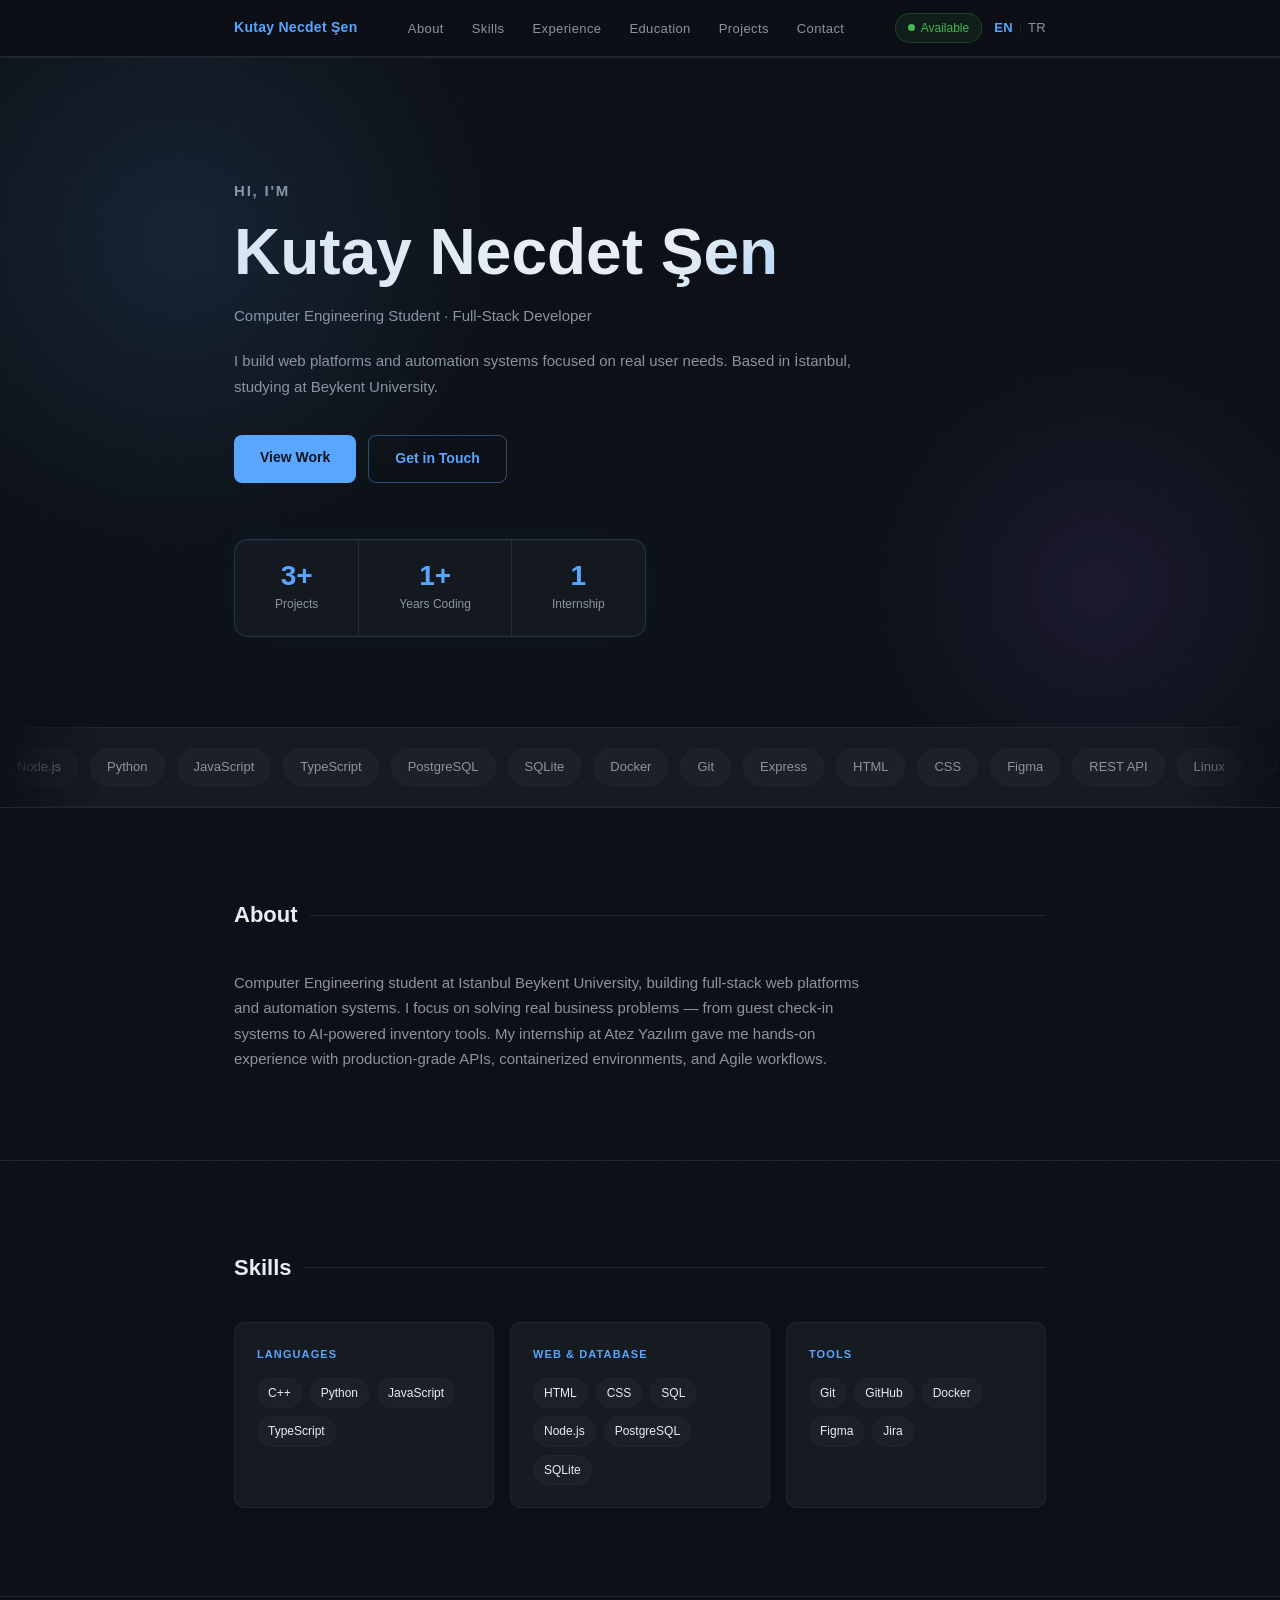
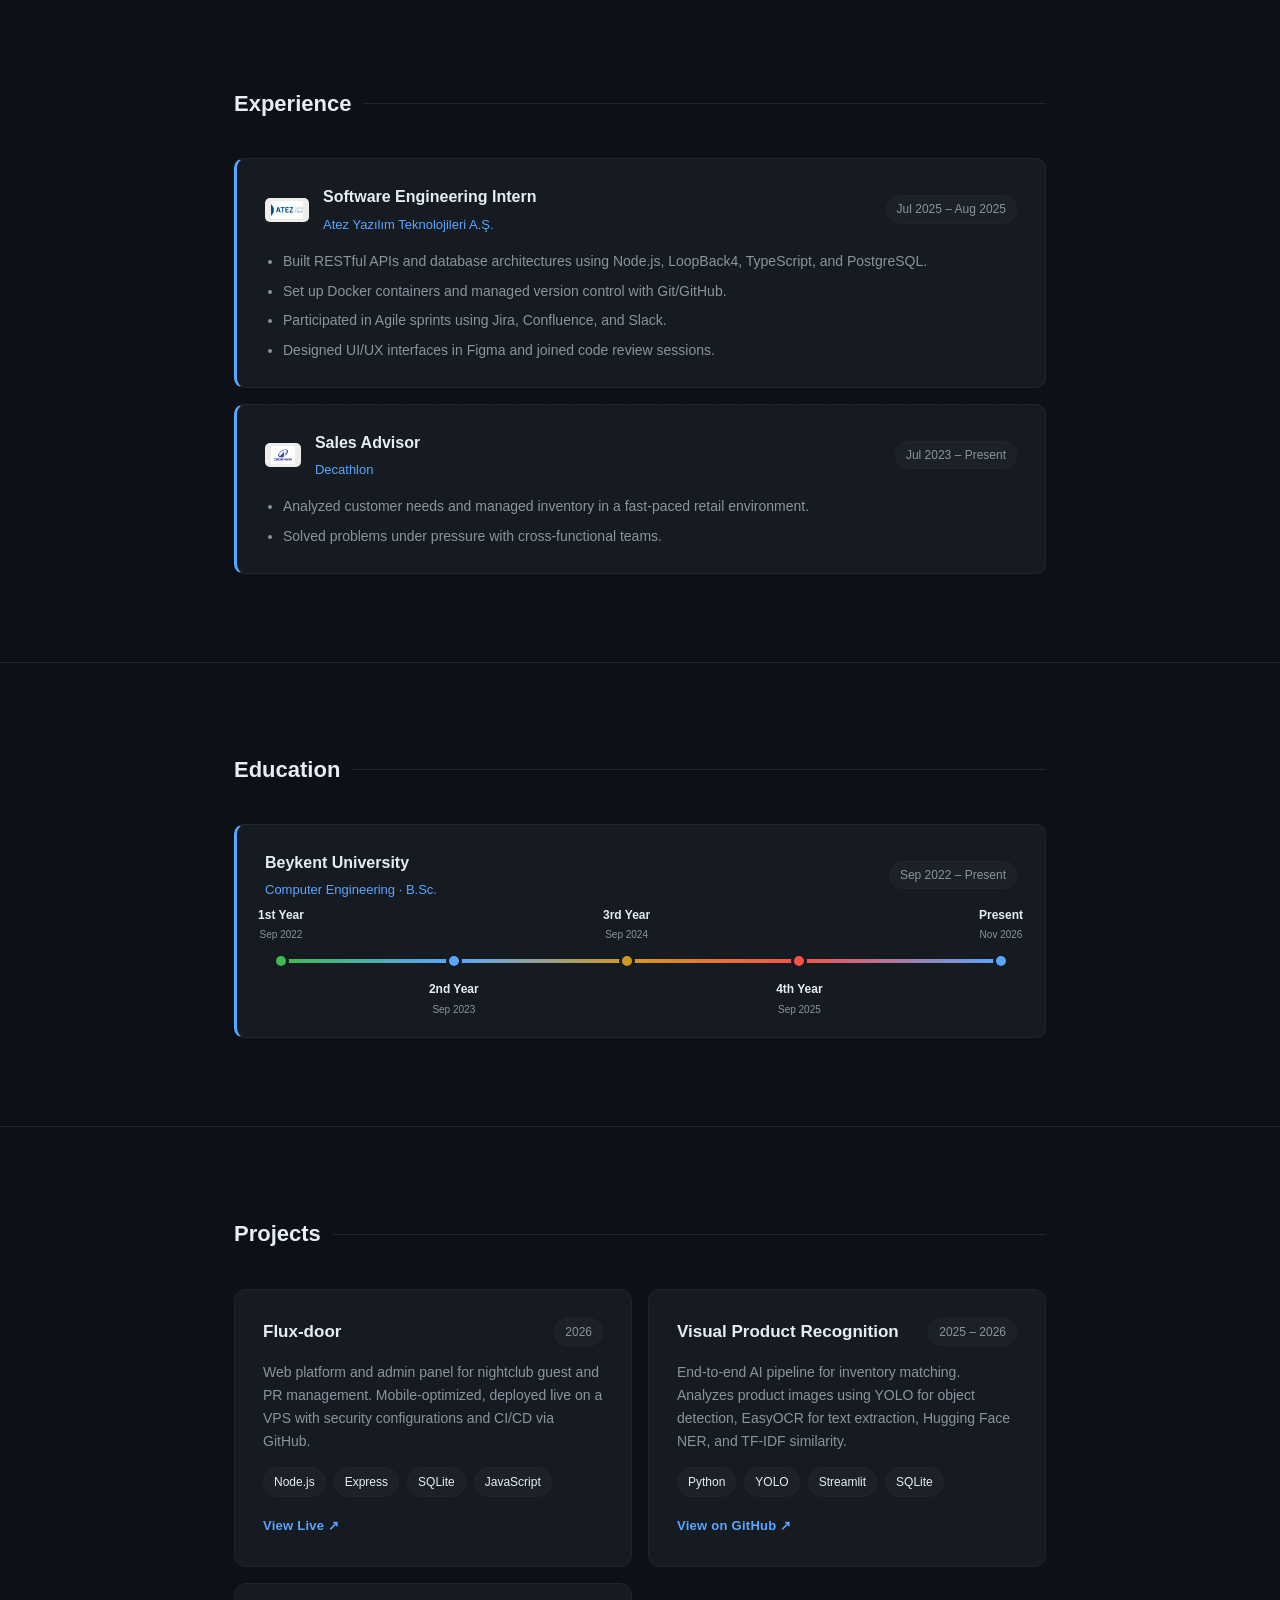
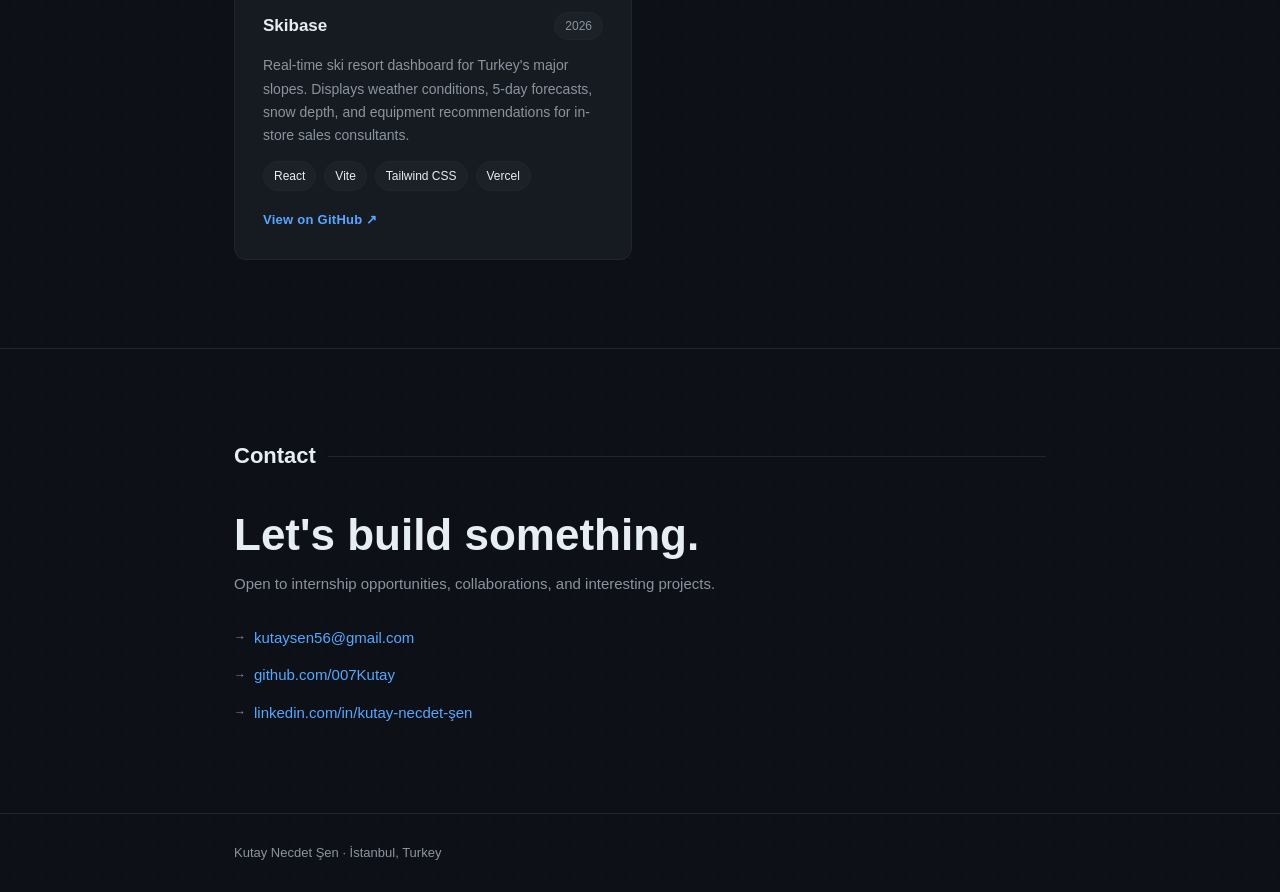
==== index.html @ 95b2048f "Add education roadmap section below experience Beykent University (Sep 2022 - Present) shown as a ho" ====
<!DOCTYPE html>
<html lang="en">
<head>
  <meta charset="UTF-8" />
  <meta name="viewport" content="width=device-width, initial-scale=1.0" />
  <title>Kutay Necdet Şen</title>
  <link rel="stylesheet" href="style.css" />
</head>
<body>

  <nav>
    <div class="nav-inner">
      <span class="nav-logo">Kutay Necdet Şen</span>
      <ul>
        <li><a href="#about" data-i18n="nav_about">About</a></li>
        <li><a href="#skills" data-i18n="nav_skills">Skills</a></li>
        <li><a href="#experience" data-i18n="nav_experience">Experience</a></li>
        <li><a href="#education" data-i18n="nav_edu">Education</a></li>
        <li><a href="#projects" data-i18n="nav_projects">Projects</a></li>
        <li><a href="#contact" data-i18n="nav_contact">Contact</a></li>
      </ul>
      <div class="nav-right">
        <span class="nav-status"><span class="status-dot"></span><span data-i18n="nav_status">Available</span></span>
        <div class="lang-toggle">
          <button class="lang-btn active" data-lang="en">EN</button>
          <span class="lang-sep">|</span>
          <button class="lang-btn" data-lang="tr">TR</button>
        </div>
      </div>
    </div>
  </nav>

  <section id="hero">
    <div class="container">
      <p class="hero-sub" data-i18n="hero_greeting">Hi, I'm</p>
      <h1>Kutay Necdet Şen</h1>
      <p class="hero-title" data-i18n="hero_title">Computer Engineering Student · Full-Stack Developer</p>
      <p class="hero-desc" data-i18n="hero_desc">I build web platforms and automation systems focused on real user needs. Based in İstanbul, studying at Beykent University.</p>
      <div class="hero-btns">
        <a href="https://github.com/007Kutay" class="btn" target="_blank" rel="noopener" data-i18n="hero_btn_work">View Work</a>
        <a href="#contact" class="btn btn-outline" data-i18n="hero_btn_contact">Get in Touch</a>
      </div>
      <div class="hero-stats">
        <div class="stat">
          <span class="stat-num">3+</span>
          <span class="stat-label" data-i18n="stat_projects">Projects</span>
        </div>
        <div class="stat-divider"></div>
        <div class="stat">
          <span class="stat-num">1+</span>
          <span class="stat-label" data-i18n="stat_coding">Years Coding</span>
        </div>
        <div class="stat-divider"></div>
        <div class="stat">
          <span class="stat-num">1</span>
          <span class="stat-label" data-i18n="stat_internship">Internship</span>
        </div>
      </div>
    </div>
  </section>

  <div class="marquee-wrap">
    <div class="marquee-track">
      <span class="pill">Node.js</span>
      <span class="pill">Python</span>
      <span class="pill">JavaScript</span>
      <span class="pill">TypeScript</span>
      <span class="pill">PostgreSQL</span>
      <span class="pill">SQLite</span>
      <span class="pill">Docker</span>
      <span class="pill">Git</span>
      <span class="pill">Express</span>
      <span class="pill">HTML</span>
      <span class="pill">CSS</span>
      <span class="pill">Figma</span>
      <span class="pill">REST API</span>
      <span class="pill">Linux</span>
      <span class="pill">Jira</span>
      <span class="pill">YOLO</span>
      <span class="pill">React</span>
      <span class="pill">Node.js</span>
      <span class="pill">Python</span>
      <span class="pill">JavaScript</span>
      <span class="pill">TypeScript</span>
      <span class="pill">PostgreSQL</span>
      <span class="pill">SQLite</span>
      <span class="pill">Docker</span>
      <span class="pill">Git</span>
      <span class="pill">Express</span>
      <span class="pill">HTML</span>
      <span class="pill">CSS</span>
      <span class="pill">Figma</span>
      <span class="pill">REST API</span>
      <span class="pill">Linux</span>
      <span class="pill">Jira</span>
      <span class="pill">YOLO</span>
      <span class="pill">React</span>
    </div>
  </div>

  <section id="about">
    <div class="container">
      <h2 data-i18n="about_heading">About</h2>
      <p data-i18n="about_text">Computer Engineering student at Istanbul Beykent University, building full-stack web platforms and automation systems. I focus on solving real business problems — from guest check-in systems to AI-powered inventory tools. My internship at Atez Yazılım gave me hands-on experience with production-grade APIs, containerized environments, and Agile workflows.</p>
    </div>
  </section>

  <section id="skills">
    <div class="container">
      <h2 data-i18n="skills_heading">Skills</h2>
      <div class="skills-grid">
        <div class="skill-group">
          <h3 data-i18n="skills_languages">Languages</h3>
          <div class="tags">
            <span>C++</span>
            <span>Python</span>
            <span>JavaScript</span>
            <span>TypeScript</span>
          </div>
        </div>
        <div class="skill-group">
          <h3 data-i18n="skills_web">Web &amp; Database</h3>
          <div class="tags">
            <span>HTML</span>
            <span>CSS</span>
            <span>SQL</span>
            <span>Node.js</span>
            <span>PostgreSQL</span>
            <span>SQLite</span>
          </div>
        </div>
        <div class="skill-group">
          <h3 data-i18n="skills_tools">Tools</h3>
          <div class="tags">
            <span>Git</span>
            <span>GitHub</span>
            <span>Docker</span>
            <span>Figma</span>
            <span>Jira</span>
          </div>
        </div>
      </div>
    </div>
  </section>

  <section id="experience">
    <div class="container">
      <h2 data-i18n="experience_heading">Experience</h2>
      <div class="timeline">

        <div class="timeline-item">
          <div class="tl-header">
            <div class="tl-left">
              <img class="company-logo" src="atez.png" alt="Atez">
              <div>
                <h3 data-i18n="exp1_title">Software Engineering Intern</h3>
                <p class="company">Atez Yazılım Teknolojileri A.Ş.</p>
              </div>
            </div>
            <span class="date">Jul 2025 – Aug 2025</span>
          </div>
          <ul>
            <li data-i18n="exp1_li1">Built RESTful APIs and database architectures using Node.js, LoopBack4, TypeScript, and PostgreSQL.</li>
            <li data-i18n="exp1_li2">Set up Docker containers and managed version control with Git/GitHub.</li>
            <li data-i18n="exp1_li3">Participated in Agile sprints using Jira, Confluence, and Slack.</li>
            <li data-i18n="exp1_li4">Designed UI/UX interfaces in Figma and joined code review sessions.</li>
          </ul>
        </div>

        <div class="timeline-item">
          <div class="tl-header">
            <div class="tl-left">
              <img class="company-logo" src="decathlon.jpg" alt="Decathlon">
              <div>
                <h3 data-i18n="exp2_title">Sales Advisor</h3>
                <p class="company">Decathlon</p>
              </div>
            </div>
            <span class="date" data-i18n="exp2_date">Jul 2023 – Present</span>
          </div>
          <ul>
            <li data-i18n="exp2_li1">Analyzed customer needs and managed inventory in a fast-paced retail environment.</li>
            <li data-i18n="exp2_li2">Solved problems under pressure with cross-functional teams.</li>
          </ul>
        </div>

      </div>
    </div>
  </section>

  <section id="education">
    <div class="container">
      <h2 data-i18n="edu_heading">Education</h2>
      <div class="edu-card">
        <div class="edu-header">
          <div>
            <h3 data-i18n="edu_school">Beykent University</h3>
            <p class="company" data-i18n="edu_dept">Computer Engineering · B.Sc.</p>
          </div>
          <span class="date" data-i18n="edu_date">Sep 2022 – Present</span>
        </div>
        <div class="roadmap-wrap">
          <div class="roadmap-track">
            <div class="roadmap-fill"></div>

            <div class="rm-node" style="left:0%">
              <div class="rm-dot" style="--dot-color:#3fb950"></div>
              <div class="rm-label rm-label--top">
                <span class="rm-title" data-i18n="rm_y1">1st Year</span>
                <span class="rm-date-label">Sep 2022</span>
              </div>
            </div>

            <div class="rm-node" style="left:24%">
              <div class="rm-dot" style="--dot-color:#58a6ff"></div>
              <div class="rm-label rm-label--bottom">
                <span class="rm-title" data-i18n="rm_y2">2nd Year</span>
                <span class="rm-date-label">Sep 2023</span>
              </div>
            </div>

            <div class="rm-node" style="left:48%">
              <div class="rm-dot" style="--dot-color:#d29922"></div>
              <div class="rm-label rm-label--top">
                <span class="rm-title" data-i18n="rm_y3">3rd Year</span>
                <span class="rm-date-label">Sep 2024</span>
              </div>
            </div>

            <div class="rm-node" style="left:72%">
              <div class="rm-dot" style="--dot-color:#f85149"></div>
              <div class="rm-label rm-label--bottom">
                <span class="rm-title" data-i18n="rm_y4">4th Year</span>
                <span class="rm-date-label">Sep 2025</span>
              </div>
            </div>

            <div class="rm-node" style="left:100%">
              <div class="rm-dot rm-dot--pulse" style="--dot-color:#58a6ff"></div>
              <div class="rm-label rm-label--top">
                <span class="rm-title" data-i18n="rm_now">Present</span>
                <span class="rm-date-label">Nov 2026</span>
              </div>
            </div>

          </div>
        </div>
      </div>
    </div>
  </section>

  <section id="projects">
    <div class="container">
      <h2 data-i18n="projects_heading">Projects</h2>
      <div class="projects-grid">

        <div class="project-card">
          <div class="project-top">
            <h3>Flux-door</h3>
            <span class="date">2026</span>
          </div>
          <p data-i18n="proj1_desc">Web platform and admin panel for nightclub guest and PR management. Mobile-optimized, deployed live on a VPS with security configurations and CI/CD via GitHub.</p>
          <div class="tags">
            <span>Node.js</span>
            <span>Express</span>
            <span>SQLite</span>
            <span>JavaScript</span>
          </div>
          <a class="project-link" href="https://flux-door.com" target="_blank" rel="noopener" data-i18n="proj1_link">View Live ↗</a>
        </div>

        <div class="project-card">
          <div class="project-top">
            <h3>Visual Product Recognition</h3>
            <span class="date">2025 – 2026</span>
          </div>
          <p data-i18n="proj2_desc">End-to-end AI pipeline for inventory matching. Analyzes product images using YOLO for object detection, EasyOCR for text extraction, Hugging Face NER, and TF-IDF similarity.</p>
          <div class="tags">
            <span>Python</span>
            <span>YOLO</span>
            <span>Streamlit</span>
            <span>SQLite</span>
          </div>
          <a class="project-link" href="https://github.com/007Kutay" target="_blank" rel="noopener" data-i18n="proj2_link">View on GitHub ↗</a>
        </div>

        <div class="project-card">
          <div class="project-top">
            <h3>Skibase</h3>
            <span class="date">2026</span>
          </div>
          <p data-i18n="proj3_desc">Real-time ski resort dashboard for Turkey's major slopes. Displays weather conditions, 5-day forecasts, snow depth, and equipment recommendations for in-store sales consultants.</p>
          <div class="tags">
            <span>React</span>
            <span>Vite</span>
            <span>Tailwind CSS</span>
            <span>Vercel</span>
          </div>
          <a class="project-link" href="https://github.com/007Kutay/skibase" target="_blank" rel="noopener" data-i18n="proj3_link">View on GitHub ↗</a>
        </div>

      </div>
    </div>
  </section>

  <section id="contact">
    <div class="container">
      <h2 data-i18n="contact_heading">Contact</h2>
      <p class="contact-cta" data-i18n="contact_cta">Let's build something.</p>
      <p data-i18n="contact_sub">Open to internship opportunities, collaborations, and interesting projects.</p>
      <div class="contact-links">
        <a href="mailto:kutaysen56@gmail.com">kutaysen56@gmail.com</a>
        <a href="https://github.com/007Kutay" target="_blank" rel="noopener">github.com/007Kutay</a>
        <a href="https://www.linkedin.com/in/kutay-necdet-%C5%9Fen" target="_blank" rel="noopener">linkedin.com/in/kutay-necdet-şen</a>
      </div>
    </div>
  </section>

  <footer>
    <div class="container">
      <p data-i18n="footer_text">Kutay Necdet Şen · İstanbul, Turkey</p>
    </div>
  </footer>

  <script>
    const translations = {
      en: {
        nav_about: "About",
        nav_skills: "Skills",
        nav_experience: "Experience",
        nav_edu: "Education",
        nav_projects: "Projects",
        nav_contact: "Contact",
        nav_status: "Available",
        hero_greeting: "Hi, I'm",
        hero_title: "Computer Engineering Student · Full-Stack Developer",
        hero_desc: "I build web platforms and automation systems focused on real user needs. Based in İstanbul, studying at Beykent University.",
        hero_btn_work: "View Work",
        hero_btn_contact: "Get in Touch",
        stat_projects: "Projects",
        stat_coding: "Years Coding",
        stat_internship: "Internship",
        about_heading: "About",
        about_text: "Computer Engineering student at Istanbul Beykent University, building full-stack web platforms and automation systems. I focus on solving real business problems — from guest check-in systems to AI-powered inventory tools. My internship at Atez Yazılım gave me hands-on experience with production-grade APIs, containerized environments, and Agile workflows.",
        skills_heading: "Skills",
        skills_languages: "Languages",
        skills_web: "Web & Database",
        skills_tools: "Tools",
        experience_heading: "Experience",
        edu_heading: "Education",
        edu_school: "Beykent University",
        edu_dept: "Computer Engineering · B.Sc.",
        edu_date: "Sep 2022 – Present",
        rm_y1: "1st Year",
        rm_y2: "2nd Year",
        rm_y3: "3rd Year",
        rm_y4: "4th Year",
        rm_now: "Present",
        exp1_title: "Software Engineering Intern",
        exp1_li1: "Built RESTful APIs and database architectures using Node.js, LoopBack4, TypeScript, and PostgreSQL.",
        exp1_li2: "Set up Docker containers and managed version control with Git/GitHub.",
        exp1_li3: "Participated in Agile sprints using Jira, Confluence, and Slack.",
        exp1_li4: "Designed UI/UX interfaces in Figma and joined code review sessions.",
        exp2_title: "Sales Advisor",
        exp2_date: "Jul 2023 – Present",
        exp2_li1: "Analyzed customer needs and managed inventory in a fast-paced retail environment.",
        exp2_li2: "Solved problems under pressure with cross-functional teams.",
        projects_heading: "Projects",
        proj1_desc: "Web platform and admin panel for nightclub guest and PR management. Mobile-optimized, deployed live on a VPS with security configurations and CI/CD via GitHub.",
        proj1_link: "View Live ↗",
        proj2_desc: "End-to-end AI pipeline for inventory matching. Analyzes product images using YOLO for object detection, EasyOCR for text extraction, Hugging Face NER, and TF-IDF similarity.",
        proj2_link: "View on GitHub ↗",
        proj3_desc: "Real-time ski resort dashboard for Turkey's major slopes. Displays weather conditions, 5-day forecasts, snow depth, and equipment recommendations for in-store sales consultants.",
        proj3_link: "View on GitHub ↗",
        contact_heading: "Contact",
        contact_cta: "Let's build something.",
        contact_sub: "Open to internship opportunities, collaborations, and interesting projects.",
        footer_text: "Kutay Necdet Şen · İstanbul, Turkey",
      },
      tr: {
        nav_about: "Hakkımda",
        nav_skills: "Yetenekler",
        nav_experience: "Deneyim",
        nav_edu: "Eğitim",
        nav_projects: "Projeler",
        nav_contact: "İletişim",
        nav_status: "Müsait",
        hero_greeting: "Merhaba, ben",
        hero_title: "Bilgisayar Mühendisliği Öğrencisi · Full-Stack Developer",
        hero_desc: "Gerçek kullanıcı ihtiyaçlarına odaklı web platformları ve otomasyon sistemleri geliştiriyorum. İstanbul'da yaşıyor, Beykent Üniversitesi'nde okuyorum.",
        hero_btn_work: "Projelerimi Gör",
        hero_btn_contact: "İletişime Geç",
        stat_projects: "Proje",
        stat_coding: "Yıl Kodlama",
        stat_internship: "Staj",
        about_heading: "Hakkımda",
        about_text: "İstanbul Beykent Üniversitesi Bilgisayar Mühendisliği öğrencisiyim; full-stack web platformları ve otomasyon sistemleri geliştiriyorum. Misafir giriş sistemlerinden yapay zeka destekli envanter araçlarına kadar gerçek iş problemlerini çözmeye odaklanıyorum. Atez Yazılım'daki stajım bana üretim ortamı API'leri, konteyner altyapısı ve Agile iş akışları konusunda uygulamalı deneyim kazandırdı.",
        skills_heading: "Yetenekler",
        skills_languages: "Diller",
        skills_web: "Web & Veritabanı",
        skills_tools: "Araçlar",
        experience_heading: "Deneyim",
        edu_heading: "Eğitim",
        edu_school: "Beykent Üniversitesi",
        edu_dept: "Bilgisayar Mühendisliği · Lisans",
        edu_date: "Eyl 2022 – Günümüz",
        rm_y1: "1. Yıl",
        rm_y2: "2. Yıl",
        rm_y3: "3. Yıl",
        rm_y4: "4. Yıl",
        rm_now: "Günümüz",
        exp1_title: "Yazılım Geliştirici Stajyeri",
        exp1_li1: "Node.js, LoopBack4, TypeScript ve PostgreSQL kullanarak RESTful API'ler ve veritabanı mimarileri geliştirdim.",
        exp1_li2: "Docker konteynerleri kurdum ve Git/GitHub ile sürüm kontrolü yönettim.",
        exp1_li3: "Jira, Confluence ve Slack kullanarak Agile sprint'lerine katıldım.",
        exp1_li4: "Figma'da UI/UX arayüzleri tasarladım ve kod inceleme oturumlarına katıldım.",
        exp2_title: "Satış Danışmanı",
        exp2_date: "Tem 2023 – Günümüz",
        exp2_li1: "Hızlı tempolu bir perakende ortamında müşteri ihtiyaçlarını analiz ettim ve envanteri yönettim.",
        exp2_li2: "Çapraz fonksiyonlu ekiplerle baskı altında problem çözdüm.",
        projects_heading: "Projeler",
        proj1_desc: "Gece kulübü misafir ve PR yönetimi için web platformu ve admin paneli. Mobil optimize edilmiş, VPS üzerinde canlıya alınmış, güvenlik yapılandırmaları ve GitHub üzerinden CI/CD ile.",
        proj1_link: "Canlıyı Gör ↗",
        proj2_desc: "Envanter eşleştirme için uçtan uca yapay zeka pipeline'ı. Nesne tespiti için YOLO, metin çıkarımı için EasyOCR, Hugging Face NER ve TF-IDF benzerliği kullanarak ürün görüntülerini analiz eder.",
        proj2_link: "GitHub'da Gör ↗",
        proj3_desc: "Türkiye'nin büyük kayak merkezleri için gerçek zamanlı hava durumu panosu. Hava koşulları, 5 günlük tahmin, kar derinliği ve satış danışmanları için teçhizat önerileri sunar.",
        proj3_link: "GitHub'da Gör ↗",
        contact_heading: "İletişim",
        contact_cta: "Birlikte üretelim.",
        contact_sub: "Staj fırsatlarına, iş birliklerine ve ilgi çekici projelere açığım.",
        footer_text: "Kutay Necdet Şen · İstanbul, Türkiye",
      }
    };

    function setLang(lang) {
      const t = translations[lang];
      document.querySelectorAll('[data-i18n]').forEach(el => {
        const key = el.getAttribute('data-i18n');
        if (t[key] !== undefined) el.textContent = t[key];
      });
      document.querySelectorAll('.lang-btn').forEach(btn => {
        btn.classList.toggle('active', btn.dataset.lang === lang);
      });
      document.documentElement.lang = lang;
      localStorage.setItem('lang', lang);
    }

    document.querySelectorAll('.lang-btn').forEach(btn => {
      btn.addEventListener('click', () => setLang(btn.dataset.lang));
    });

    const saved = localStorage.getItem('lang');
    const browserLang = navigator.language.startsWith('tr') ? 'tr' : 'en';
    setLang(saved || browserLang);
  </script>

</body>
</html>
---- style.css ----
*, *::before, *::after {
  box-sizing: border-box;
  margin: 0;
  padding: 0;
}

:root {
  --bg: #0d1117;
  --bg2: #161b22;
  --bg3: #1c2128;
  --border: #21262d;
  --border-hover: #388bfd;
  --text: #e6edf3;
  --muted: #8b949e;
  --accent: #58a6ff;
  --accent-dim: rgba(88, 166, 255, 0.08);
  --accent-glow: rgba(88, 166, 255, 0.15);
}

html {
  scroll-behavior: smooth;
}

body {
  background: var(--bg);
  background-image: radial-gradient(rgba(88, 166, 255, 0.04) 1px, transparent 1px);
  background-size: 28px 28px;
  color: var(--text);
  font-family: -apple-system, BlinkMacSystemFont, "Segoe UI", sans-serif;
  font-size: 16px;
  line-height: 1.7;
}

.container {
  max-width: 860px;
  margin: 0 auto;
  padding: 0 24px;
}

/* NAV */
nav {
  position: sticky;
  top: 0;
  z-index: 100;
  background: rgba(13, 17, 23, 0.85);
  backdrop-filter: blur(12px);
  border-bottom: 1px solid var(--border);
}

.nav-inner {
  max-width: 860px;
  margin: 0 auto;
  padding: 0 24px;
  height: 56px;
  display: flex;
  align-items: center;
  justify-content: space-between;
}

.nav-logo {
  font-weight: 700;
  font-size: 14px;
  color: var(--accent);
  letter-spacing: 0.02em;
  white-space: nowrap;
}

nav ul {
  list-style: none;
  display: flex;
  gap: 28px;
}

nav a {
  color: var(--muted);
  text-decoration: none;
  font-size: 13px;
  font-weight: 500;
  letter-spacing: 0.03em;
  transition: color 0.2s;
}

nav a:hover {
  color: var(--text);
}

.nav-status {
  display: flex;
  align-items: center;
  gap: 6px;
  font-size: 12px;
  font-weight: 500;
  color: #3fb950;
  background: rgba(63, 185, 80, 0.08);
  border: 1px solid rgba(63, 185, 80, 0.25);
  padding: 4px 12px;
  border-radius: 20px;
}

.status-dot {
  width: 7px;
  height: 7px;
  background: #3fb950;
  border-radius: 50%;
  animation: pulse 2s infinite;
}

@keyframes pulse {
  0%, 100% { opacity: 1; }
  50% { opacity: 0.4; }
}

/* HERO */
#hero {
  padding: 120px 0 90px;
  position: relative;
  overflow: hidden;
}

#hero::before {
  content: "";
  position: absolute;
  top: -180px;
  left: -180px;
  width: 720px;
  height: 720px;
  background: radial-gradient(circle, rgba(88,166,255,0.13) 0%, transparent 65%);
  pointer-events: none;
  animation: heroFloat 9s ease-in-out infinite;
}

#hero::after {
  content: "";
  position: absolute;
  bottom: -120px;
  right: -80px;
  width: 520px;
  height: 520px;
  background: radial-gradient(circle, rgba(139,92,246,0.11) 0%, transparent 65%);
  pointer-events: none;
  animation: heroFloat 11s ease-in-out infinite reverse;
}

@keyframes heroFloat {
  0%, 100% { transform: translateY(0) scale(1); }
  50%       { transform: translateY(-24px) scale(1.06); }
}

.hero-sub {
  color: var(--accent);
  font-size: 14px;
  font-weight: 600;
  letter-spacing: 0.12em;
  text-transform: uppercase;
  margin-bottom: 14px;
}

#hero h1 {
  font-size: clamp(40px, 7vw, 64px);
  font-weight: 800;
  line-height: 1.08;
  margin-bottom: 16px;
  background: linear-gradient(135deg, #e6edf3 55%, #58a6ff);
  -webkit-background-clip: text;
  -webkit-text-fill-color: transparent;
  background-clip: text;
}

.hero-title {
  color: var(--muted);
  font-size: 17px;
  margin-bottom: 20px;
  font-weight: 400;
}

.hero-desc {
  max-width: 520px;
  color: var(--muted);
  margin-bottom: 36px;
  font-size: 15px;
}

.hero-btns {
  display: flex;
  gap: 12px;
  flex-wrap: wrap;
  margin-bottom: 56px;
}

.btn {
  display: inline-block;
  padding: 11px 26px;
  background: var(--accent);
  color: #0d1117;
  text-decoration: none;
  font-weight: 700;
  font-size: 14px;
  border-radius: 8px;
  transition: opacity 0.2s, transform 0.15s;
}

.btn:hover {
  opacity: 0.88;
  transform: translateY(-1px);
}

.btn-outline {
  background: transparent;
  color: var(--accent);
  border: 1px solid rgba(88, 166, 255, 0.4);
}

.btn-outline:hover {
  background: var(--accent-dim);
  border-color: var(--accent);
  opacity: 1;
}

/* HERO STATS */
.hero-stats {
  display: flex;
  flex-direction: row;
  align-items: stretch;
  border: 1px solid rgba(88, 166, 255, 0.2);
  border-radius: 14px;
  background: rgba(22, 27, 34, 0.9);
  box-shadow: 0 0 32px rgba(88, 166, 255, 0.06), inset 0 1px 0 rgba(255,255,255,0.04);
  width: fit-content;
  overflow: hidden;
  margin-top: 0;
}

.stat {
  display: flex;
  flex-direction: column;
  padding: 22px 40px;
  align-items: center;
  justify-content: center;
}

.stat-num {
  font-size: 28px;
  font-weight: 800;
  color: var(--accent);
  line-height: 1;
}

.stat-label {
  font-size: 12px;
  color: var(--muted);
  margin-top: 4px;
  white-space: nowrap;
}

.stat-divider {
  width: 1px;
  align-self: stretch;
  background: rgba(88, 166, 255, 0.15);
}

/* MARQUEE */
.marquee-wrap {
  overflow: hidden;
  border-top: 1px solid var(--border);
  border-bottom: 1px solid var(--border);
  padding: 20px 0;
  background: var(--bg2);
  -webkit-mask-image: linear-gradient(to right, transparent 0%, black 8%, black 92%, transparent 100%);
  mask-image: linear-gradient(to right, transparent 0%, black 8%, black 92%, transparent 100%);
}

.marquee-track {
  display: flex;
  gap: 12px;
  width: max-content;
  animation: marquee 32s linear infinite;
}

.marquee-track:hover {
  animation-play-state: paused;
}

.pill {
  display: inline-flex;
  align-items: center;
  padding: 7px 16px;
  background: var(--bg3);
  border: 1px solid var(--border);
  border-radius: 999px;
  font-size: 13px;
  font-weight: 500;
  color: var(--muted);
  white-space: nowrap;
  cursor: default;
  transition: color 0.2s, border-color 0.2s, background 0.2s;
}

.pill:hover {
  color: var(--accent);
  border-color: rgba(88, 166, 255, 0.5);
  background: var(--accent-dim);
}

@keyframes marquee {
  from { transform: translateX(0); }
  to   { transform: translateX(-50%); }
}

/* SECTIONS */
section {
  padding: 88px 0;
  border-top: 1px solid var(--border);
}

section h2 {
  font-size: 22px;
  font-weight: 700;
  margin-bottom: 36px;
  display: flex;
  align-items: center;
  gap: 12px;
}

section h2::after {
  content: "";
  flex: 1;
  height: 1px;
  background: var(--border);
}

section > .container > p {
  color: var(--muted);
  max-width: 640px;
  font-size: 15px;
}

/* SKILLS */
.skills-grid {
  display: grid;
  grid-template-columns: repeat(auto-fit, minmax(200px, 1fr));
  gap: 16px;
}

.skill-group {
  background: var(--bg2);
  border: 1px solid var(--border);
  border-radius: 10px;
  padding: 22px;
  transition: border-color 0.2s;
}

.skill-group:hover {
  border-color: var(--border-hover);
}

.skill-group h3 {
  font-size: 11px;
  text-transform: uppercase;
  letter-spacing: 0.1em;
  color: var(--accent);
  margin-bottom: 14px;
  font-weight: 600;
}

.tags {
  display: flex;
  flex-wrap: wrap;
  gap: 8px;
}

.tags span {
  background: var(--bg3);
  border: 1px solid var(--border);
  color: var(--text);
  font-size: 12px;
  padding: 4px 10px;
  border-radius: 20px;
  font-weight: 500;
}

/* TIMELINE */
.timeline {
  display: flex;
  flex-direction: column;
  gap: 16px;
}

.timeline-item {
  background: var(--bg2);
  border: 1px solid var(--border);
  border-left: 3px solid var(--accent);
  border-radius: 10px;
  padding: 24px 28px;
  transition: border-color 0.2s;
}

.timeline-item:hover {
  border-color: var(--border-hover);
  border-left-color: var(--accent);
}

.tl-header {
  display: flex;
  justify-content: space-between;
  align-items: center;
  gap: 16px;
  margin-bottom: 14px;
  flex-wrap: wrap;
}

.tl-left {
  display: flex;
  align-items: center;
  gap: 14px;
}

.company-logo {
  height: 24px;
  width: auto;
  max-width: 72px;
  border-radius: 5px;
  object-fit: contain;
  background: rgba(255, 255, 255, 0.92);
  padding: 3px 6px;
  flex-shrink: 0;
}

.logo-letter {
  display: flex;
  align-items: center;
  justify-content: center;
  width: 32px;
  height: 32px;
  background: var(--bg3);
  border: 1px solid var(--border);
  color: var(--accent);
  font-weight: 700;
  font-size: 14px;
  border-radius: 6px;
  flex-shrink: 0;
}

.tl-header h3 {
  font-size: 16px;
  font-weight: 600;
  color: var(--text);
}

.company {
  color: var(--accent);
  font-size: 13px;
  margin-top: 3px;
  font-weight: 500;
}

.date {
  color: var(--muted);
  font-size: 12px;
  white-space: nowrap;
  background: var(--bg3);
  border: 1px solid var(--border);
  padding: 3px 10px;
  border-radius: 20px;
}

.timeline-item ul {
  padding-left: 18px;
  color: var(--muted);
  font-size: 14px;
  display: flex;
  flex-direction: column;
  gap: 6px;
}

/* PROJECTS */
.projects-grid {
  display: grid;
  grid-template-columns: repeat(auto-fit, minmax(340px, 1fr));
  gap: 16px;
}

.project-card {
  background: var(--bg2);
  border: 1px solid var(--border);
  border-radius: 12px;
  padding: 28px;
  display: flex;
  flex-direction: column;
  gap: 14px;
  transition: border-color 0.2s, transform 0.15s;
}

.project-card:hover {
  border-color: var(--border-hover);
  transform: translateY(-3px);
}

.project-top {
  display: flex;
  justify-content: space-between;
  align-items: center;
}

.project-top h3 {
  font-size: 17px;
  font-weight: 700;
}

.project-card > p {
  font-size: 14px;
  color: var(--muted);
  flex: 1;
  line-height: 1.65;
}

.project-link {
  color: var(--accent);
  text-decoration: none;
  font-size: 13px;
  font-weight: 600;
  letter-spacing: 0.02em;
  margin-top: 4px;
}

.project-link:hover {
  text-decoration: underline;
}

/* CONTACT */
.contact-cta {
  font-size: clamp(28px, 5vw, 44px) !important;
  font-weight: 800 !important;
  color: var(--text) !important;
  margin-bottom: 12px !important;
  max-width: none !important;
  line-height: 1.1 !important;
}

#contact > .container > p {
  margin-bottom: 8px;
}

#contact > .container > p:last-of-type {
  margin-bottom: 28px;
}

.contact-links {
  display: flex;
  flex-direction: column;
  gap: 12px;
}

.contact-links a {
  color: var(--accent);
  text-decoration: none;
  font-size: 15px;
  display: flex;
  align-items: center;
  gap: 8px;
}

.contact-links a::before {
  content: "→";
  font-size: 12px;
  color: var(--muted);
}

.contact-links a:hover {
  text-decoration: underline;
}

/* EDUCATION ROADMAP */
.edu-card {
  background: var(--bg2);
  border: 1px solid var(--border);
  border-left: 3px solid var(--accent);
  border-radius: 10px;
  padding: 24px 28px;
}

.edu-header {
  display: flex;
  justify-content: space-between;
  align-items: center;
  gap: 16px;
  margin-bottom: 8px;
  flex-wrap: wrap;
}

.edu-header h3 {
  font-size: 16px;
  font-weight: 600;
  color: var(--text);
}

.roadmap-wrap {
  padding: 50px 16px 50px;
}

.roadmap-track {
  position: relative;
  height: 4px;
  background: var(--bg3);
  border-radius: 999px;
}

.roadmap-fill {
  position: absolute;
  inset: 0;
  background: linear-gradient(to right, #3fb950 0%, #58a6ff 24%, #d29922 48%, #f85149 72%, #58a6ff 100%);
  border-radius: 999px;
}

.rm-node {
  position: absolute;
  top: 50%;
  transform: translate(-50%, -50%);
}

.rm-dot {
  width: 16px;
  height: 16px;
  border-radius: 50%;
  background: var(--dot-color, var(--accent));
  border: 3px solid var(--bg2);
  position: relative;
  z-index: 1;
}

.rm-dot--pulse {
  animation: rmPulse 2s ease-in-out infinite;
}

@keyframes rmPulse {
  0%, 100% { box-shadow: 0 0 0 0 rgba(88, 166, 255, 0.5); }
  50%       { box-shadow: 0 0 0 7px rgba(88, 166, 255, 0); }
}

.rm-label {
  position: absolute;
  display: flex;
  flex-direction: column;
  align-items: center;
  white-space: nowrap;
  gap: 1px;
  left: 50%;
  transform: translateX(-50%);
}

.rm-label--top {
  bottom: calc(100% + 10px);
}

.rm-label--bottom {
  top: calc(100% + 10px);
}

.rm-title {
  font-size: 12px;
  font-weight: 600;
  color: var(--text);
}

.rm-date-label {
  font-size: 10px;
  color: var(--muted);
}

/* FOOTER */
footer {
  border-top: 1px solid var(--border);
  padding: 28px 0;
}

footer p {
  color: var(--muted);
  font-size: 13px;
}

/* NAV RIGHT */
.nav-right {
  display: flex;
  align-items: center;
  gap: 12px;
}

.lang-toggle {
  display: flex;
  align-items: center;
  gap: 6px;
}

.lang-sep {
  color: var(--border);
  font-size: 11px;
  user-select: none;
}

.lang-btn {
  appearance: none;
  -webkit-appearance: none;
  background: none;
  border: none;
  outline: none;
  box-shadow: none;
  color: var(--muted);
  cursor: pointer;
  font-size: 13px;
  font-family: inherit;
  font-weight: 500;
  letter-spacing: 0.03em;
  padding: 0;
  transition: color 0.2s;
  line-height: 1;
}

.lang-btn:hover {
  color: var(--text);
}

.lang-btn.active {
  color: var(--accent);
  font-weight: 600;
}

/* RESPONSIVE */
@media (max-width: 640px) {
  nav ul {
    gap: 14px;
  }

  nav a {
    font-size: 12px;
  }

  .nav-status {
    display: none;
  }

  .nav-logo {
    font-size: 13px;
  }

  .hero-stats {
    width: 100%;
    justify-content: space-around;
  }

  .stat {
    padding: 16px 20px;
  }

  .tl-header {
    flex-direction: column;
    gap: 8px;
  }

  .projects-grid {
    grid-template-columns: 1fr;
  }

  .skills-grid {
    grid-template-columns: 1fr;
  }
}
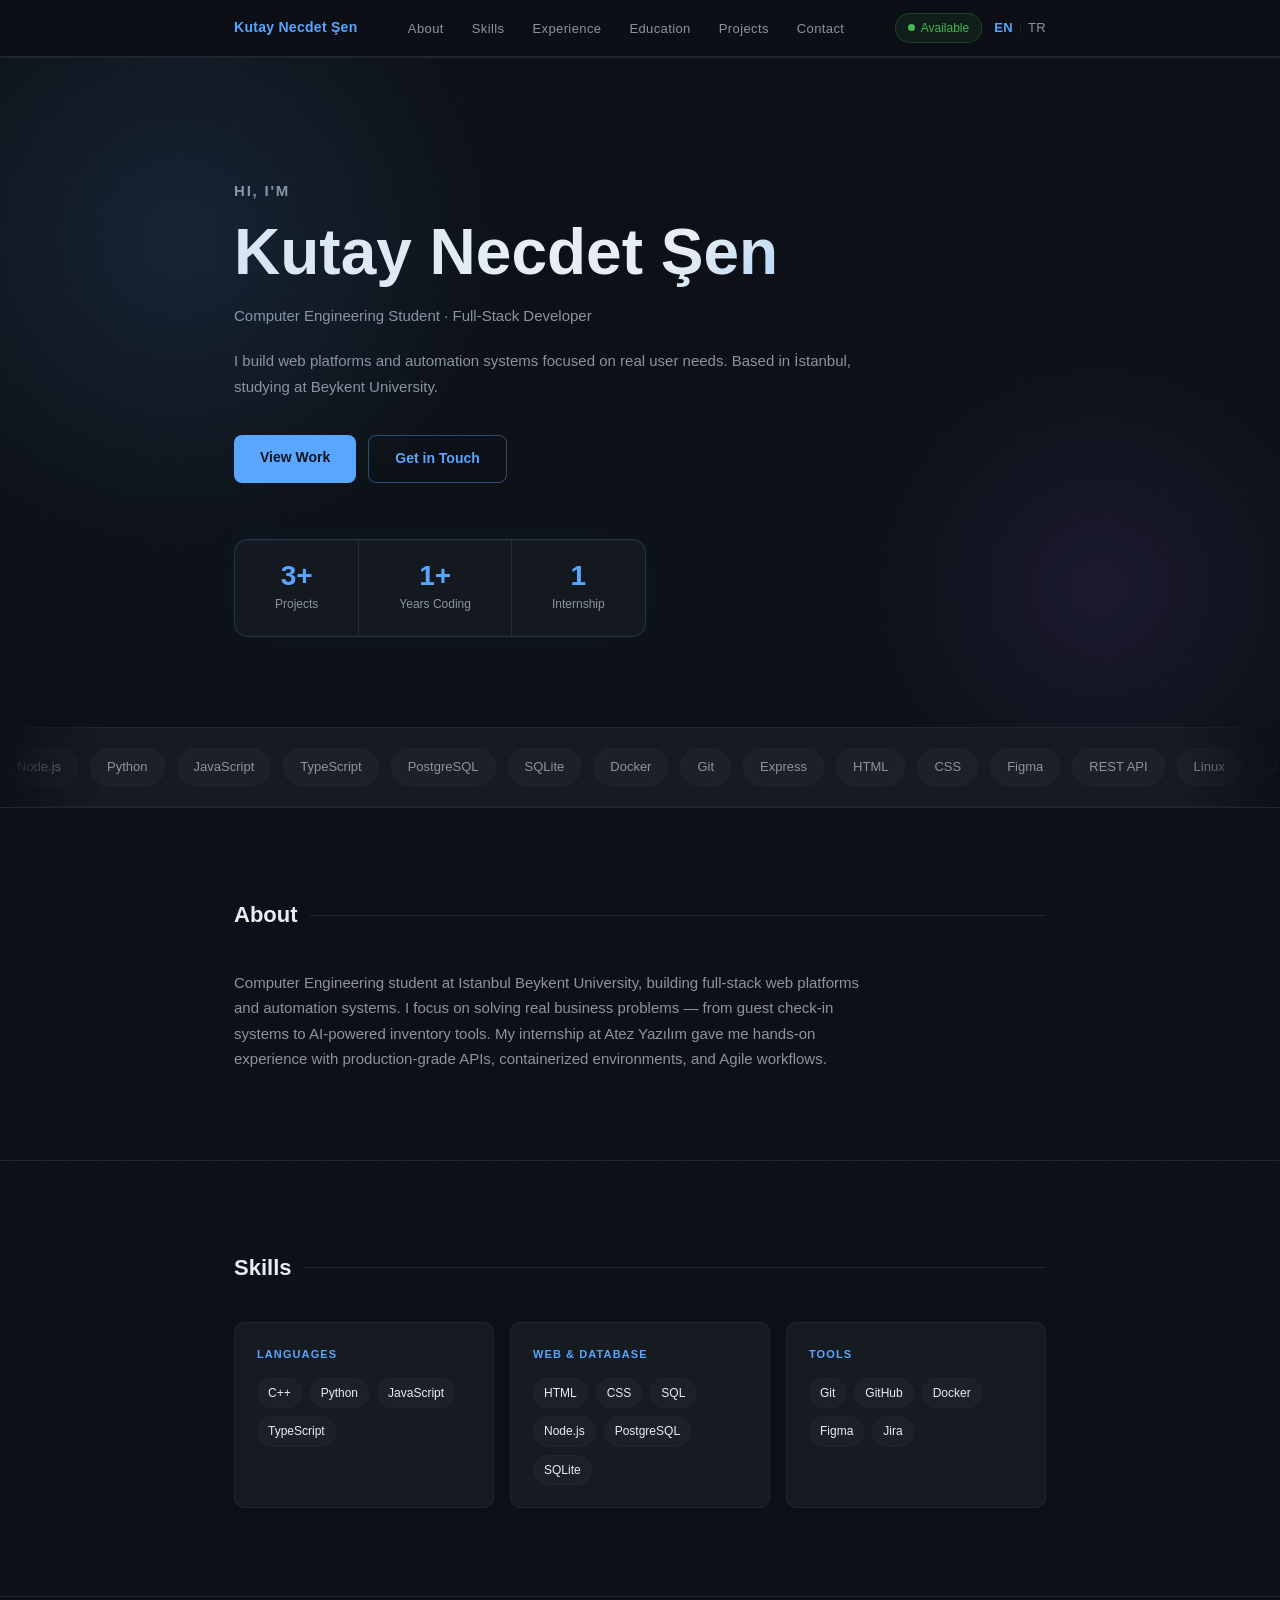
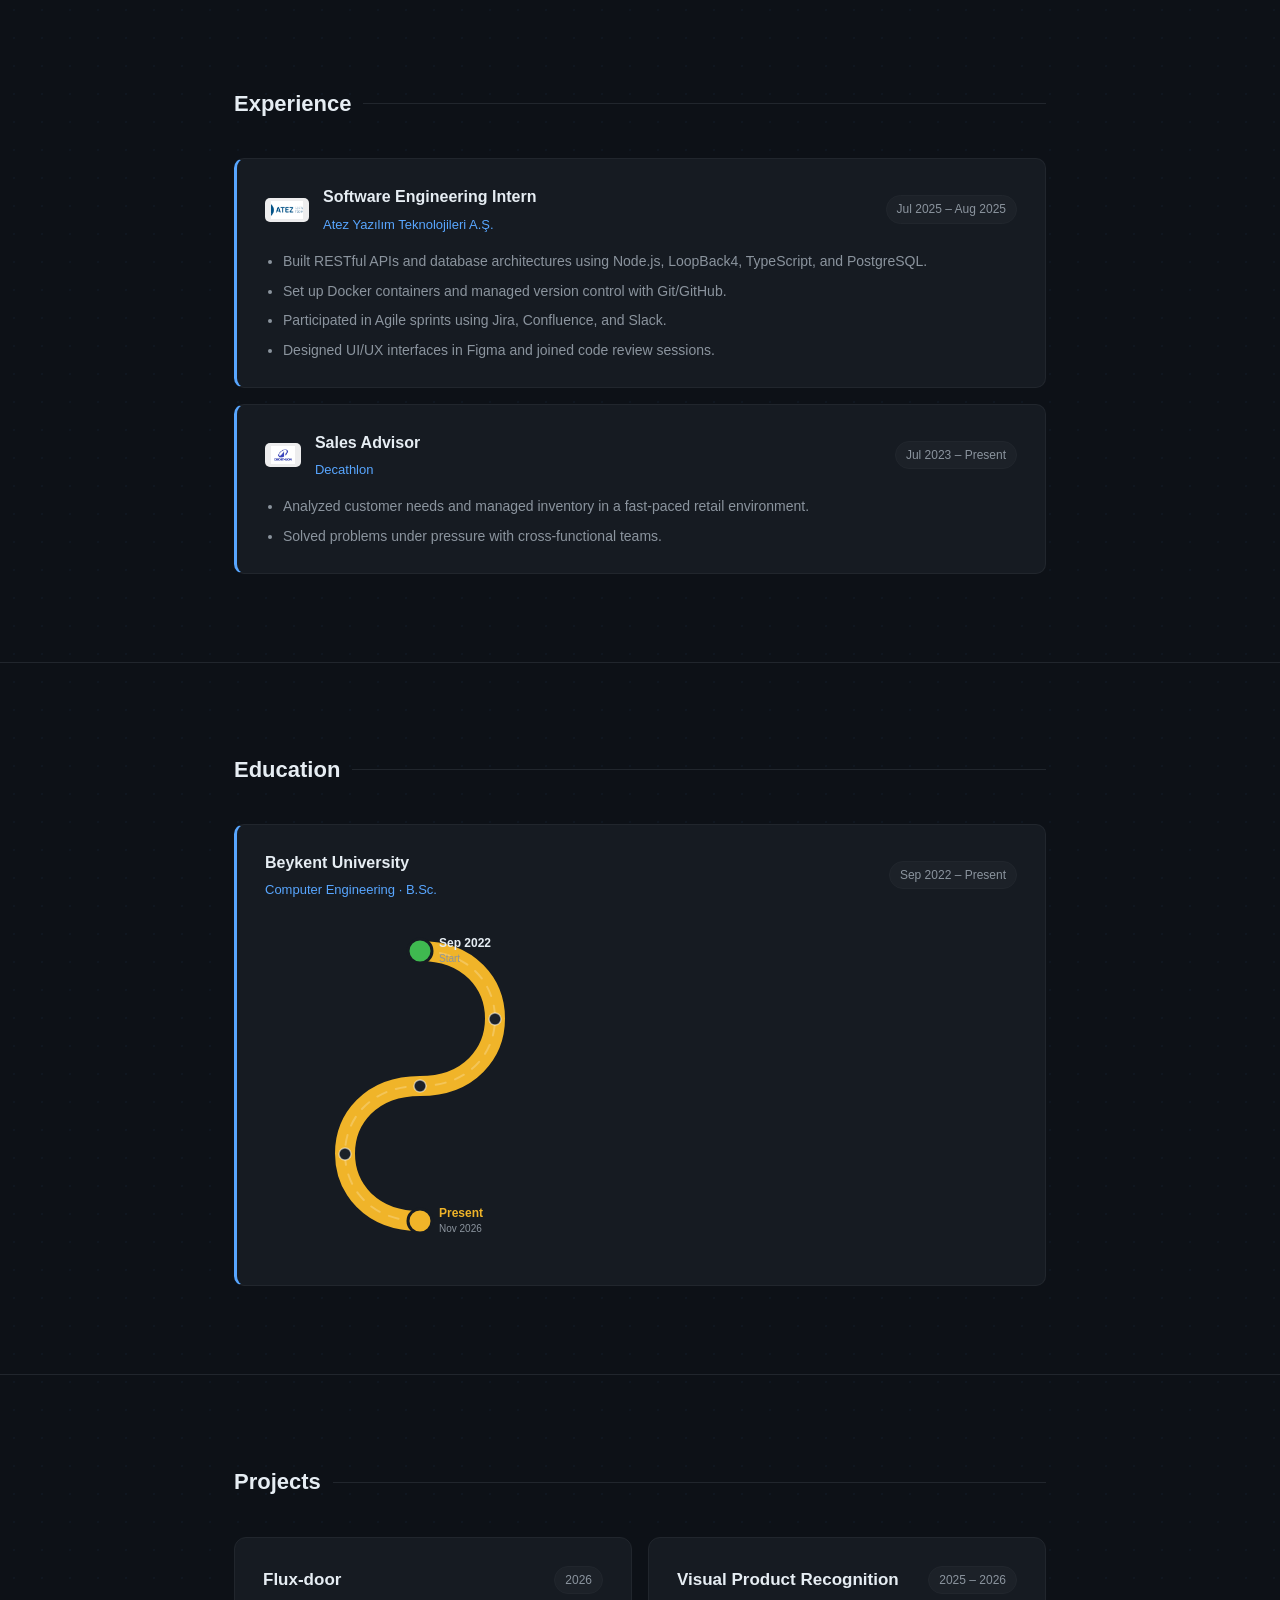
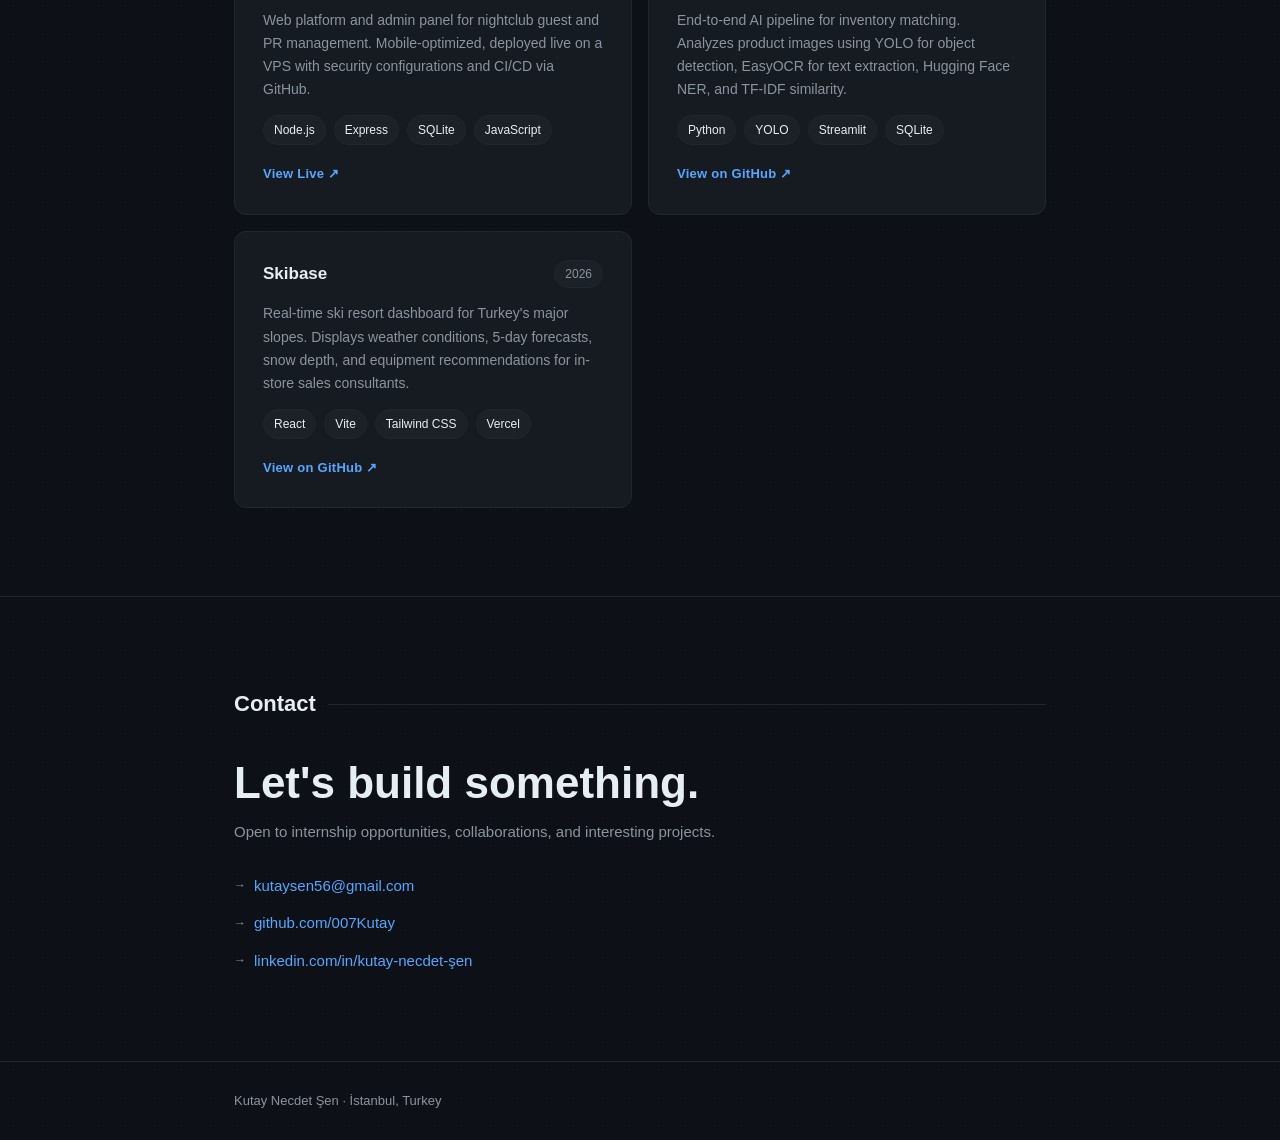
==== commit 78d02efc: "Redesign education roadmap: vertical winding yellow road Replaced horizontal timeline with SVG-based" ====
--- a/index.html
+++ b/index.html
@@ -199,51 +199,42 @@
           </div>
           <span class="date" data-i18n="edu_date">Sep 2022 – Present</span>
         </div>
-        <div class="roadmap-wrap">
-          <div class="roadmap-track">
-            <div class="roadmap-fill"></div>
-
-            <div class="rm-node" style="left:0%">
-              <div class="rm-dot" style="--dot-color:#3fb950"></div>
-              <div class="rm-label rm-label--top">
-                <span class="rm-title" data-i18n="rm_y1">1st Year</span>
-                <span class="rm-date-label">Sep 2022</span>
-              </div>
-            </div>
-
-            <div class="rm-node" style="left:24%">
-              <div class="rm-dot" style="--dot-color:#58a6ff"></div>
-              <div class="rm-label rm-label--bottom">
-                <span class="rm-title" data-i18n="rm_y2">2nd Year</span>
-                <span class="rm-date-label">Sep 2023</span>
-              </div>
-            </div>
-
-            <div class="rm-node" style="left:48%">
-              <div class="rm-dot" style="--dot-color:#d29922"></div>
-              <div class="rm-label rm-label--top">
-                <span class="rm-title" data-i18n="rm_y3">3rd Year</span>
-                <span class="rm-date-label">Sep 2024</span>
-              </div>
-            </div>
-
-            <div class="rm-node" style="left:72%">
-              <div class="rm-dot" style="--dot-color:#f85149"></div>
-              <div class="rm-label rm-label--bottom">
-                <span class="rm-title" data-i18n="rm_y4">4th Year</span>
-                <span class="rm-date-label">Sep 2025</span>
-              </div>
-            </div>
-
-            <div class="rm-node" style="left:100%">
-              <div class="rm-dot rm-dot--pulse" style="--dot-color:#58a6ff"></div>
-              <div class="rm-label rm-label--top">
-                <span class="rm-title" data-i18n="rm_now">Present</span>
-                <span class="rm-date-label">Nov 2026</span>
-              </div>
-            </div>
-
-          </div>
+        <div class="edu-roadmap">
+          <svg viewBox="0 0 340 340" class="rm-svg" xmlns="http://www.w3.org/2000/svg">
+            <!-- Road: yellow, winding downward -->
+            <path d="M 155 30 C 255 30 255 165 155 165 C 55 165 55 300 155 300"
+                  fill="none" stroke="#f0b429" stroke-width="20" stroke-linecap="round" stroke-linejoin="round"/>
+            <!-- Road center dashes -->
+            <path d="M 155 30 C 255 30 255 165 155 165 C 55 165 55 300 155 300"
+                  fill="none" stroke="rgba(255,255,255,0.22)" stroke-width="2"
+                  stroke-dasharray="10 10" stroke-linecap="round"/>
+
+            <!-- Waypoint dots at bends -->
+            <circle cx="230" cy="98"  r="6" fill="#1c2128" stroke="rgba(255,255,255,0.5)" stroke-width="1.5"/>
+            <circle cx="155" cy="165" r="6" fill="#1c2128" stroke="rgba(255,255,255,0.5)" stroke-width="1.5"/>
+            <circle cx="80"  cy="233" r="6" fill="#1c2128" stroke="rgba(255,255,255,0.5)" stroke-width="1.5"/>
+
+            <!-- START pin (green) -->
+            <circle cx="155" cy="30" r="12" fill="#3fb950" stroke="#161b22" stroke-width="3"/>
+            <text x="174" y="26"
+                  fill="#e6edf3" font-size="12" font-weight="600"
+                  font-family="-apple-system, BlinkMacSystemFont, 'Segoe UI', sans-serif"
+                  data-i18n="rm_start">Sep 2022</text>
+            <text x="174" y="41"
+                  fill="#8b949e" font-size="10"
+                  font-family="-apple-system, BlinkMacSystemFont, 'Segoe UI', sans-serif"
+                  data-i18n="rm_start_sub">Start</text>
+
+            <!-- PRESENT pin (yellow, pulsing) -->
+            <circle cx="155" cy="300" r="12" fill="#f0b429" stroke="#161b22" stroke-width="3" class="rm-present-dot"/>
+            <text x="174" y="296"
+                  fill="#f0b429" font-size="12" font-weight="600"
+                  font-family="-apple-system, BlinkMacSystemFont, 'Segoe UI', sans-serif"
+                  data-i18n="rm_now">Present</text>
+            <text x="174" y="311"
+                  fill="#8b949e" font-size="10"
+                  font-family="-apple-system, BlinkMacSystemFont, 'Segoe UI', sans-serif">Nov 2026</text>
+          </svg>
         </div>
       </div>
     </div>
@@ -351,10 +342,8 @@
         edu_school: "Beykent University",
         edu_dept: "Computer Engineering · B.Sc.",
         edu_date: "Sep 2022 – Present",
-        rm_y1: "1st Year",
-        rm_y2: "2nd Year",
-        rm_y3: "3rd Year",
-        rm_y4: "4th Year",
+        rm_start: "Sep 2022",
+        rm_start_sub: "Start",
         rm_now: "Present",
         exp1_title: "Software Engineering Intern",
         exp1_li1: "Built RESTful APIs and database architectures using Node.js, LoopBack4, TypeScript, and PostgreSQL.",
@@ -404,10 +393,8 @@
         edu_school: "Beykent Üniversitesi",
         edu_dept: "Bilgisayar Mühendisliği · Lisans",
         edu_date: "Eyl 2022 – Günümüz",
-        rm_y1: "1. Yıl",
-        rm_y2: "2. Yıl",
-        rm_y3: "3. Yıl",
-        rm_y4: "4. Yıl",
+        rm_start: "Eyl 2022",
+        rm_start_sub: "Başlangıç",
         rm_now: "Günümüz",
         exp1_title: "Yazılım Geliştirici Stajyeri",
         exp1_li1: "Node.js, LoopBack4, TypeScript ve PostgreSQL kullanarak RESTful API'ler ve veritabanı mimarileri geliştirdim.",
--- a/style.css
+++ b/style.css
@@ -593,77 +593,25 @@
   color: var(--text);
 }
 
-.roadmap-wrap {
-  padding: 50px 16px 50px;
-}
-
-.roadmap-track {
-  position: relative;
-  height: 4px;
-  background: var(--bg3);
-  border-radius: 999px;
-}
-
-.roadmap-fill {
-  position: absolute;
-  inset: 0;
-  background: linear-gradient(to right, #3fb950 0%, #58a6ff 24%, #d29922 48%, #f85149 72%, #58a6ff 100%);
-  border-radius: 999px;
-}
-
-.rm-node {
-  position: absolute;
-  top: 50%;
-  transform: translate(-50%, -50%);
-}
-
-.rm-dot {
-  width: 16px;
-  height: 16px;
-  border-radius: 50%;
-  background: var(--dot-color, var(--accent));
-  border: 3px solid var(--bg2);
-  position: relative;
-  z-index: 1;
-}
-
-.rm-dot--pulse {
-  animation: rmPulse 2s ease-in-out infinite;
-}
-
-@keyframes rmPulse {
-  0%, 100% { box-shadow: 0 0 0 0 rgba(88, 166, 255, 0.5); }
-  50%       { box-shadow: 0 0 0 7px rgba(88, 166, 255, 0); }
-}
-
-.rm-label {
-  position: absolute;
-  display: flex;
-  flex-direction: column;
-  align-items: center;
-  white-space: nowrap;
-  gap: 1px;
-  left: 50%;
-  transform: translateX(-50%);
-}
-
-.rm-label--top {
-  bottom: calc(100% + 10px);
-}
-
-.rm-label--bottom {
-  top: calc(100% + 10px);
-}
-
-.rm-title {
-  font-size: 12px;
-  font-weight: 600;
-  color: var(--text);
-}
-
-.rm-date-label {
-  font-size: 10px;
-  color: var(--muted);
+.edu-roadmap {
+  margin-top: 20px;
+  display: flex;
+  justify-content: flex-start;
+}
+
+.rm-svg {
+  max-width: 340px;
+  width: 100%;
+  overflow: visible;
+}
+
+.rm-present-dot {
+  animation: rmPresentPulse 2s ease-in-out infinite;
+}
+
+@keyframes rmPresentPulse {
+  0%, 100% { filter: drop-shadow(0 0 2px rgba(240, 180, 41, 0.3)); }
+  50%       { filter: drop-shadow(0 0 10px rgba(240, 180, 41, 0.9)); }
 }
 
 /* FOOTER */
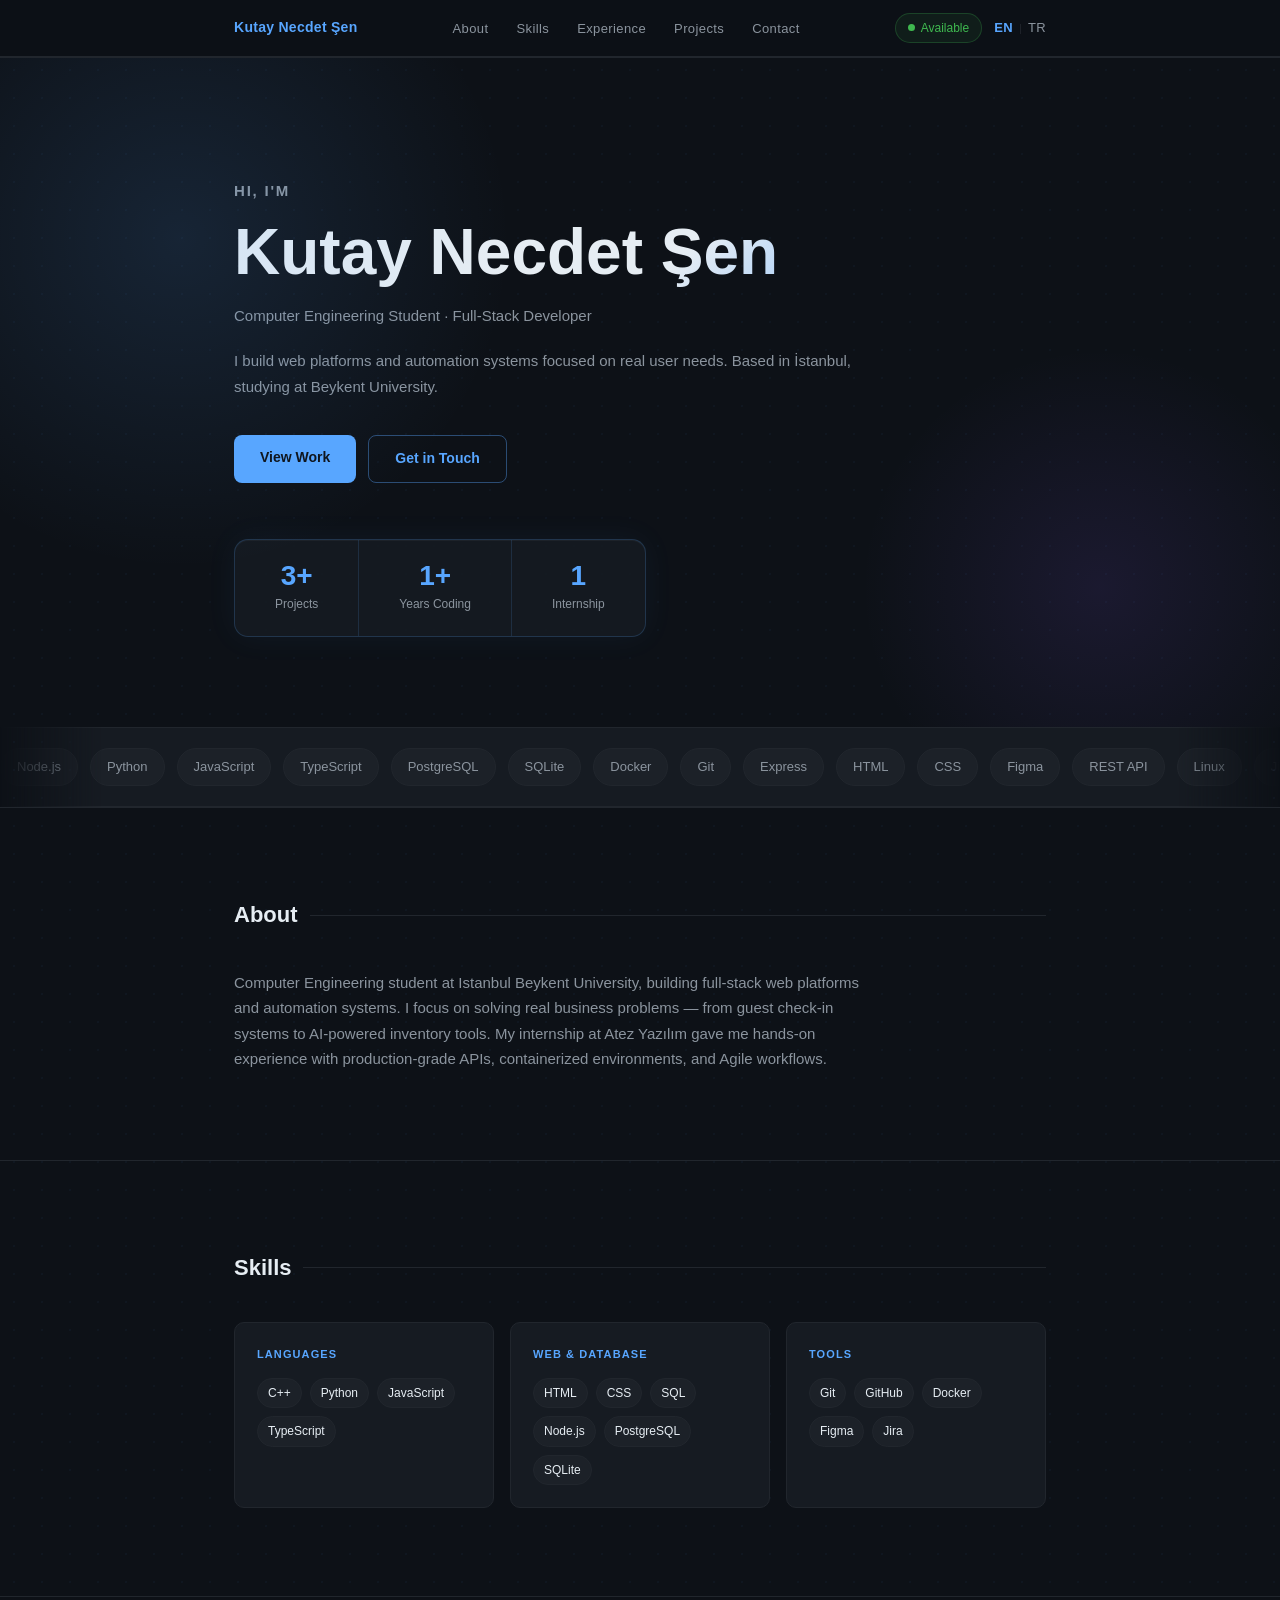
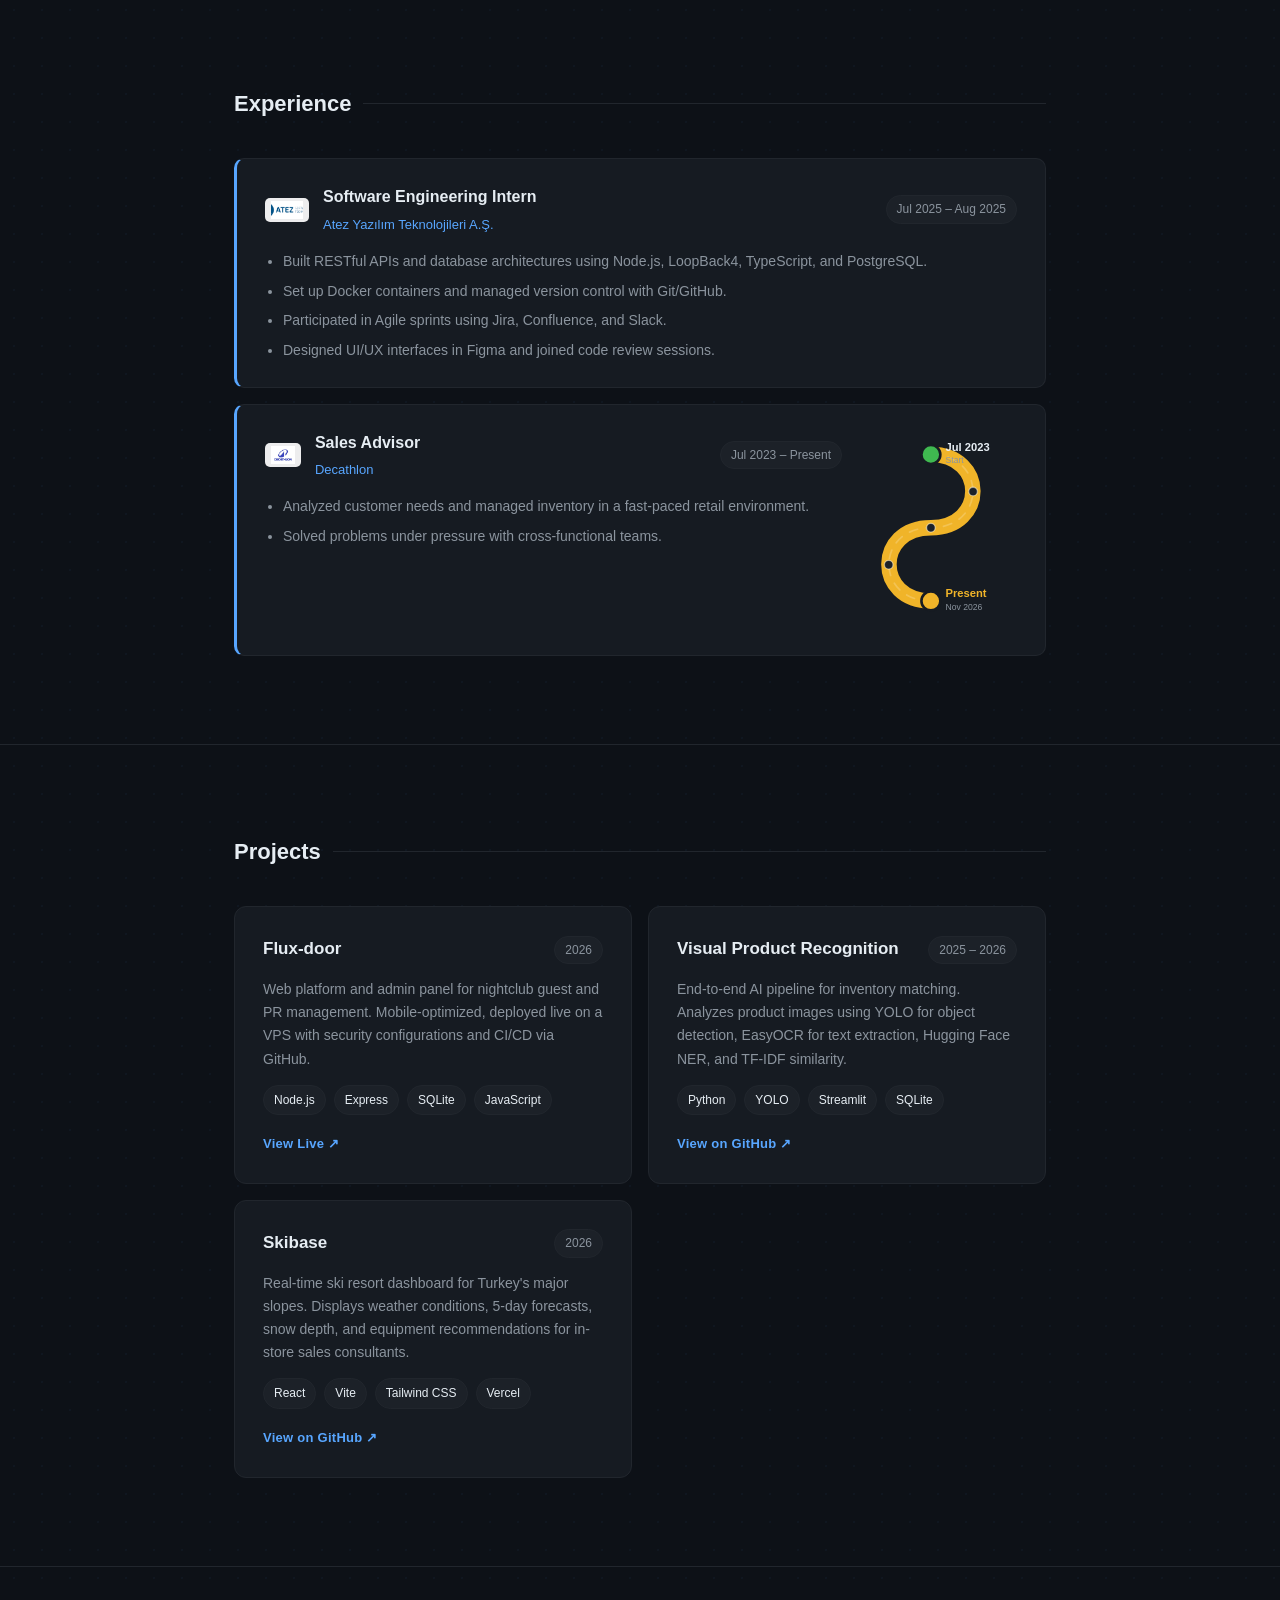
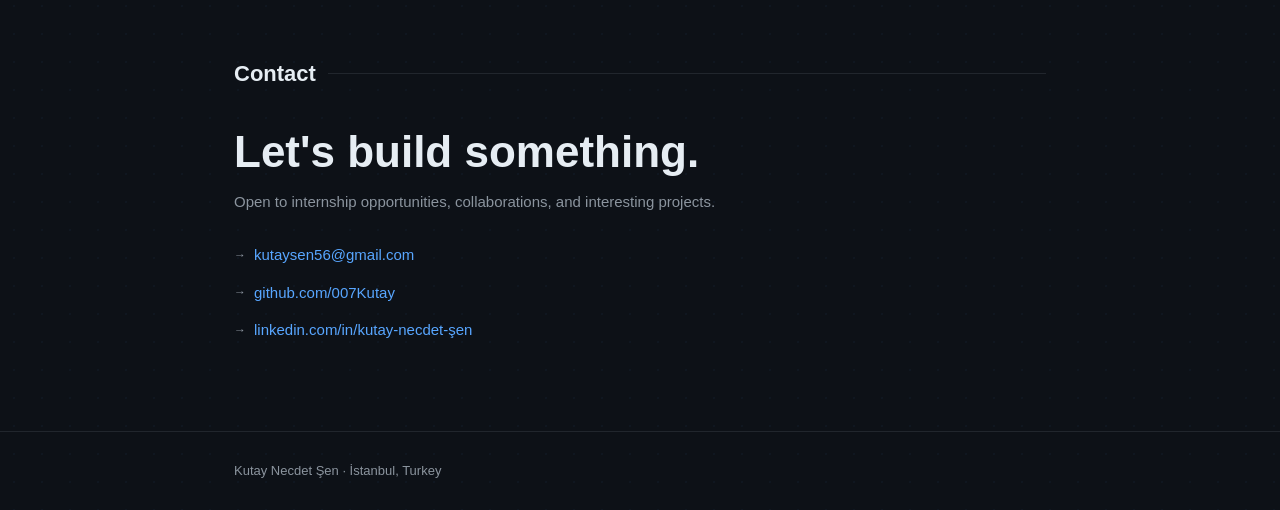
==== commit de888a34: "Move winding road into Decathlon card, remove Education section Yellow SVG road (Jul 2023 -> Present" ====
--- a/index.html
+++ b/index.html
@@ -15,7 +15,7 @@
         <li><a href="#about" data-i18n="nav_about">About</a></li>
         <li><a href="#skills" data-i18n="nav_skills">Skills</a></li>
         <li><a href="#experience" data-i18n="nav_experience">Experience</a></li>
-        <li><a href="#education" data-i18n="nav_edu">Education</a></li>
+
         <li><a href="#projects" data-i18n="nav_projects">Projects</a></li>
         <li><a href="#contact" data-i18n="nav_contact">Contact</a></li>
       </ul>
@@ -167,75 +167,55 @@
           </ul>
         </div>
 
-        <div class="timeline-item">
-          <div class="tl-header">
-            <div class="tl-left">
-              <img class="company-logo" src="decathlon.jpg" alt="Decathlon">
-              <div>
-                <h3 data-i18n="exp2_title">Sales Advisor</h3>
-                <p class="company">Decathlon</p>
+        <div class="timeline-item timeline-item--with-road">
+          <div class="tl-content">
+            <div class="tl-header">
+              <div class="tl-left">
+                <img class="company-logo" src="decathlon.jpg" alt="Decathlon">
+                <div>
+                  <h3 data-i18n="exp2_title">Sales Advisor</h3>
+                  <p class="company">Decathlon</p>
+                </div>
               </div>
+              <span class="date" data-i18n="exp2_date">Jul 2023 – Present</span>
             </div>
-            <span class="date" data-i18n="exp2_date">Jul 2023 – Present</span>
-          </div>
-          <ul>
-            <li data-i18n="exp2_li1">Analyzed customer needs and managed inventory in a fast-paced retail environment.</li>
-            <li data-i18n="exp2_li2">Solved problems under pressure with cross-functional teams.</li>
-          </ul>
-        </div>
-
-      </div>
-    </div>
-  </section>
-
-  <section id="education">
-    <div class="container">
-      <h2 data-i18n="edu_heading">Education</h2>
-      <div class="edu-card">
-        <div class="edu-header">
-          <div>
-            <h3 data-i18n="edu_school">Beykent University</h3>
-            <p class="company" data-i18n="edu_dept">Computer Engineering · B.Sc.</p>
-          </div>
-          <span class="date" data-i18n="edu_date">Sep 2022 – Present</span>
-        </div>
-        <div class="edu-roadmap">
-          <svg viewBox="0 0 340 340" class="rm-svg" xmlns="http://www.w3.org/2000/svg">
-            <!-- Road: yellow, winding downward -->
-            <path d="M 155 30 C 255 30 255 165 155 165 C 55 165 55 300 155 300"
-                  fill="none" stroke="#f0b429" stroke-width="20" stroke-linecap="round" stroke-linejoin="round"/>
-            <!-- Road center dashes -->
-            <path d="M 155 30 C 255 30 255 165 155 165 C 55 165 55 300 155 300"
-                  fill="none" stroke="rgba(255,255,255,0.22)" stroke-width="2"
-                  stroke-dasharray="10 10" stroke-linecap="round"/>
-
-            <!-- Waypoint dots at bends -->
-            <circle cx="230" cy="98"  r="6" fill="#1c2128" stroke="rgba(255,255,255,0.5)" stroke-width="1.5"/>
-            <circle cx="155" cy="165" r="6" fill="#1c2128" stroke="rgba(255,255,255,0.5)" stroke-width="1.5"/>
-            <circle cx="80"  cy="233" r="6" fill="#1c2128" stroke="rgba(255,255,255,0.5)" stroke-width="1.5"/>
-
-            <!-- START pin (green) -->
-            <circle cx="155" cy="30" r="12" fill="#3fb950" stroke="#161b22" stroke-width="3"/>
-            <text x="174" y="26"
-                  fill="#e6edf3" font-size="12" font-weight="600"
-                  font-family="-apple-system, BlinkMacSystemFont, 'Segoe UI', sans-serif"
-                  data-i18n="rm_start">Sep 2022</text>
-            <text x="174" y="41"
-                  fill="#8b949e" font-size="10"
-                  font-family="-apple-system, BlinkMacSystemFont, 'Segoe UI', sans-serif"
-                  data-i18n="rm_start_sub">Start</text>
-
-            <!-- PRESENT pin (yellow, pulsing) -->
-            <circle cx="155" cy="300" r="12" fill="#f0b429" stroke="#161b22" stroke-width="3" class="rm-present-dot"/>
-            <text x="174" y="296"
-                  fill="#f0b429" font-size="12" font-weight="600"
-                  font-family="-apple-system, BlinkMacSystemFont, 'Segoe UI', sans-serif"
-                  data-i18n="rm_now">Present</text>
-            <text x="174" y="311"
-                  fill="#8b949e" font-size="10"
-                  font-family="-apple-system, BlinkMacSystemFont, 'Segoe UI', sans-serif">Nov 2026</text>
-          </svg>
-        </div>
+            <ul>
+              <li data-i18n="exp2_li1">Analyzed customer needs and managed inventory in a fast-paced retail environment.</li>
+              <li data-i18n="exp2_li2">Solved problems under pressure with cross-functional teams.</li>
+            </ul>
+          </div>
+          <div class="tl-road">
+            <svg viewBox="0 0 180 230" width="155" xmlns="http://www.w3.org/2000/svg">
+              <!-- Yellow winding road -->
+              <path d="M 80 25 C 145 25 145 110 80 110 C 15 110 15 195 80 195"
+                    fill="none" stroke="#f0b429" stroke-width="18" stroke-linecap="round" stroke-linejoin="round"/>
+              <!-- Center dashes -->
+              <path d="M 80 25 C 145 25 145 110 80 110 C 15 110 15 195 80 195"
+                    fill="none" stroke="rgba(255,255,255,0.2)" stroke-width="2"
+                    stroke-dasharray="10 10" stroke-linecap="round"/>
+              <!-- Waypoint dots -->
+              <circle cx="129" cy="68"  r="5" fill="#1c2128" stroke="rgba(255,255,255,0.45)" stroke-width="1.5"/>
+              <circle cx="80"  cy="110" r="5" fill="#1c2128" stroke="rgba(255,255,255,0.45)" stroke-width="1.5"/>
+              <circle cx="31"  cy="153" r="5" fill="#1c2128" stroke="rgba(255,255,255,0.45)" stroke-width="1.5"/>
+              <!-- START pin -->
+              <circle cx="80" cy="25" r="11" fill="#3fb950" stroke="#161b22" stroke-width="3"/>
+              <text x="97" y="21" fill="#e6edf3" font-size="13" font-weight="600"
+                    font-family="-apple-system, BlinkMacSystemFont, 'Segoe UI', sans-serif"
+                    data-i18n="rm_start">Jul 2023</text>
+              <text x="97" y="35" fill="#8b949e" font-size="10"
+                    font-family="-apple-system, BlinkMacSystemFont, 'Segoe UI', sans-serif"
+                    data-i18n="rm_start_sub">Start</text>
+              <!-- PRESENT pin -->
+              <circle cx="80" cy="195" r="11" fill="#f0b429" stroke="#161b22" stroke-width="3" class="rm-present-dot"/>
+              <text x="97" y="191" fill="#f0b429" font-size="13" font-weight="600"
+                    font-family="-apple-system, BlinkMacSystemFont, 'Segoe UI', sans-serif"
+                    data-i18n="rm_now">Present</text>
+              <text x="97" y="206" fill="#8b949e" font-size="10"
+                    font-family="-apple-system, BlinkMacSystemFont, 'Segoe UI', sans-serif">Nov 2026</text>
+            </svg>
+          </div>
+        </div>
+
       </div>
     </div>
   </section>
@@ -338,11 +318,7 @@
         skills_web: "Web & Database",
         skills_tools: "Tools",
         experience_heading: "Experience",
-        edu_heading: "Education",
-        edu_school: "Beykent University",
-        edu_dept: "Computer Engineering · B.Sc.",
-        edu_date: "Sep 2022 – Present",
-        rm_start: "Sep 2022",
+        rm_start: "Jul 2023",
         rm_start_sub: "Start",
         rm_now: "Present",
         exp1_title: "Software Engineering Intern",
@@ -389,11 +365,7 @@
         skills_web: "Web & Veritabanı",
         skills_tools: "Araçlar",
         experience_heading: "Deneyim",
-        edu_heading: "Eğitim",
-        edu_school: "Beykent Üniversitesi",
-        edu_dept: "Bilgisayar Mühendisliği · Lisans",
-        edu_date: "Eyl 2022 – Günümüz",
-        rm_start: "Eyl 2022",
+        rm_start: "Tem 2023",
         rm_start_sub: "Başlangıç",
         rm_now: "Günümüz",
         exp1_title: "Yazılım Geliştirici Stajyeri",
--- a/style.css
+++ b/style.css
@@ -593,16 +593,22 @@
   color: var(--text);
 }
 
-.edu-roadmap {
-  margin-top: 20px;
-  display: flex;
-  justify-content: flex-start;
-}
-
-.rm-svg {
-  max-width: 340px;
-  width: 100%;
-  overflow: visible;
+.timeline-item--with-road {
+  display: flex;
+  gap: 20px;
+  align-items: flex-start;
+}
+
+.tl-content {
+  flex: 1;
+  min-width: 0;
+}
+
+.tl-road {
+  flex-shrink: 0;
+  display: flex;
+  align-items: center;
+  padding-top: 4px;
 }
 
 .rm-present-dot {
@@ -698,6 +704,15 @@
     padding: 16px 20px;
   }
 
+  .timeline-item--with-road {
+    flex-direction: column;
+  }
+
+  .tl-road {
+    justify-content: center;
+    width: 100%;
+  }
+
   .tl-header {
     flex-direction: column;
     gap: 8px;
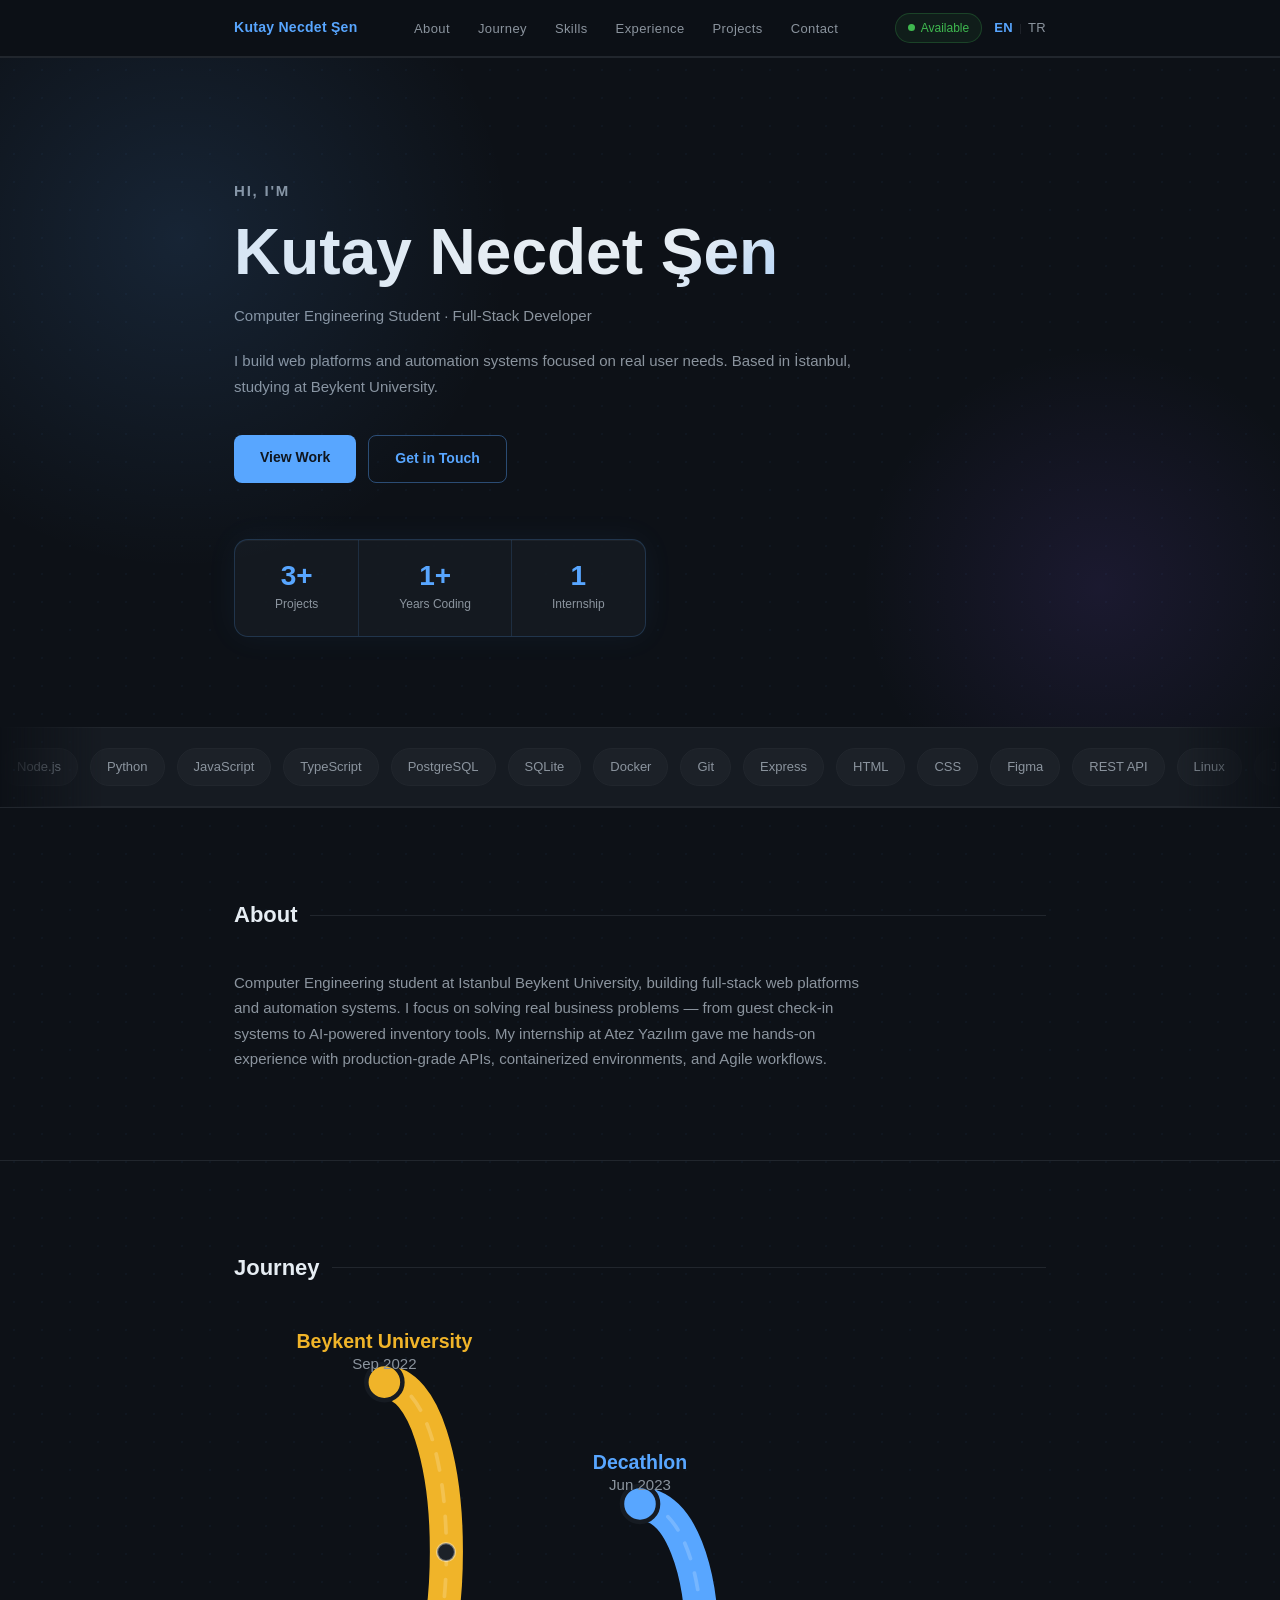
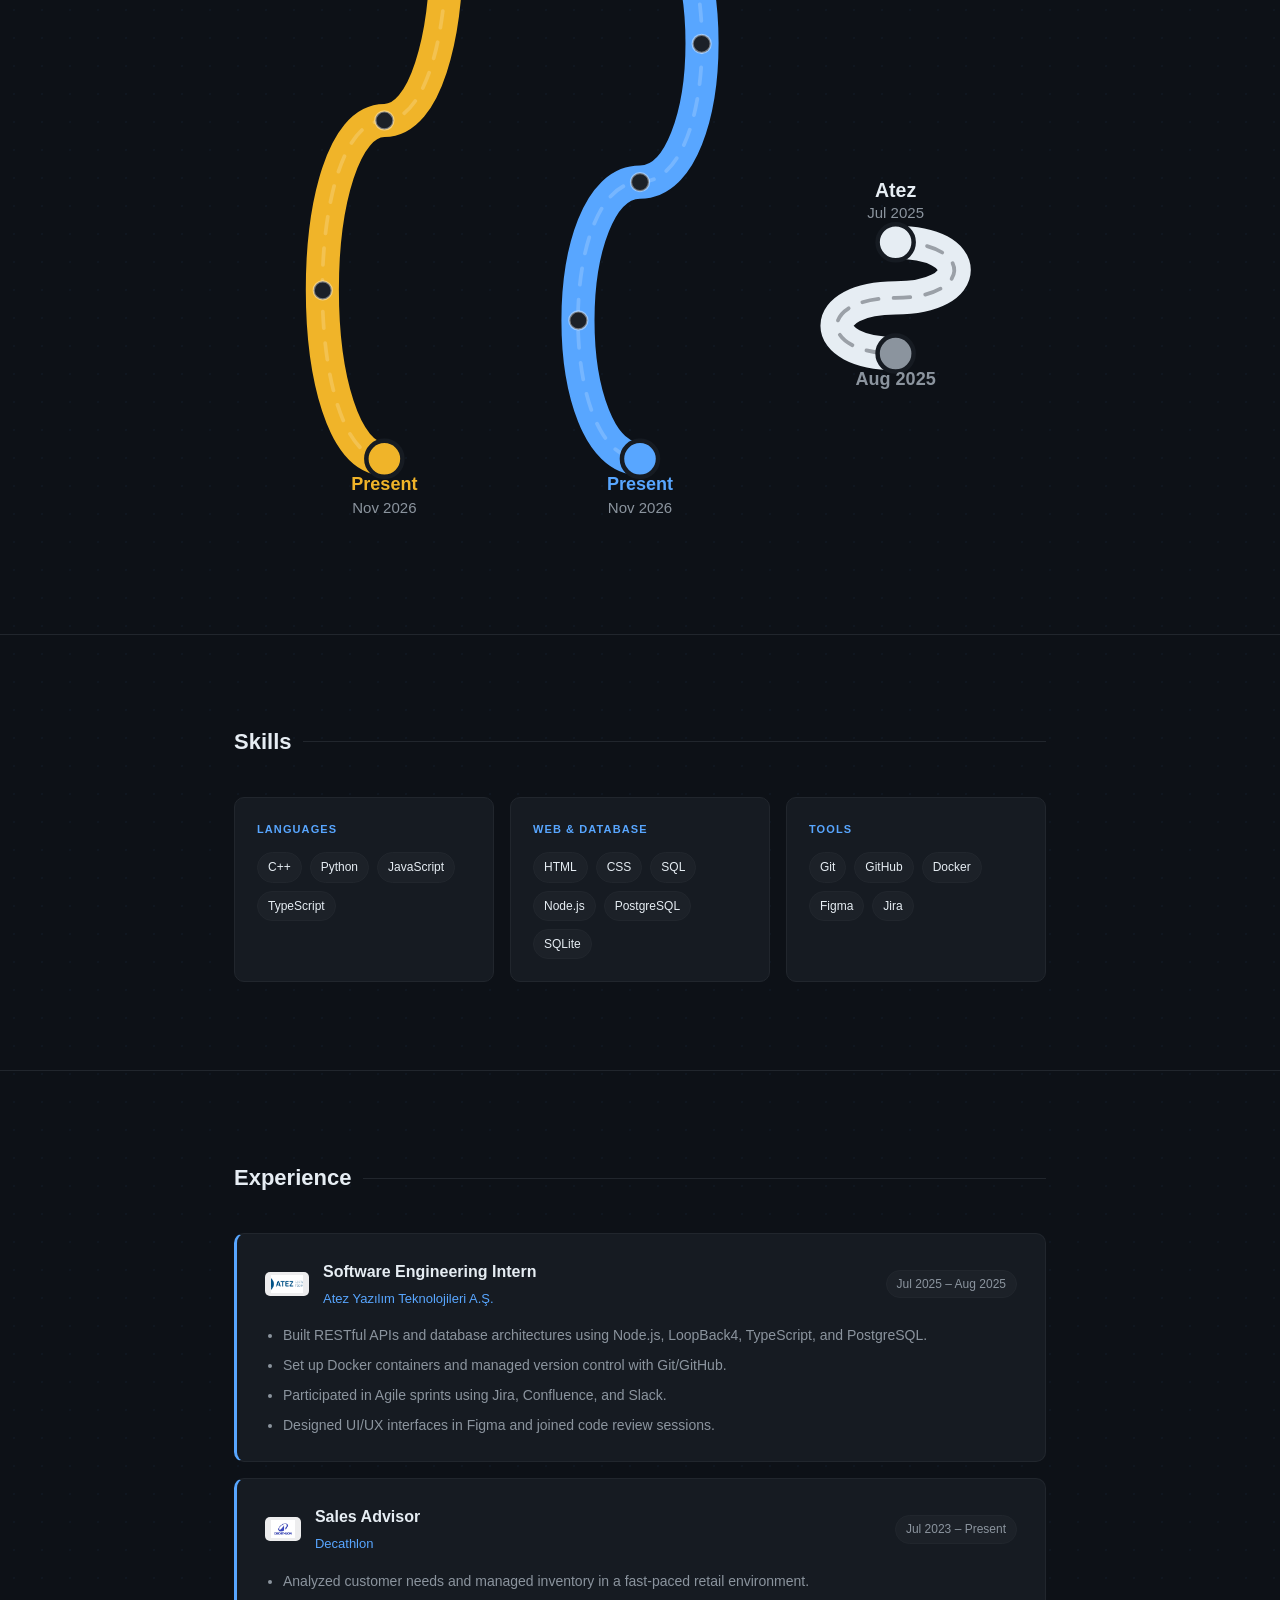
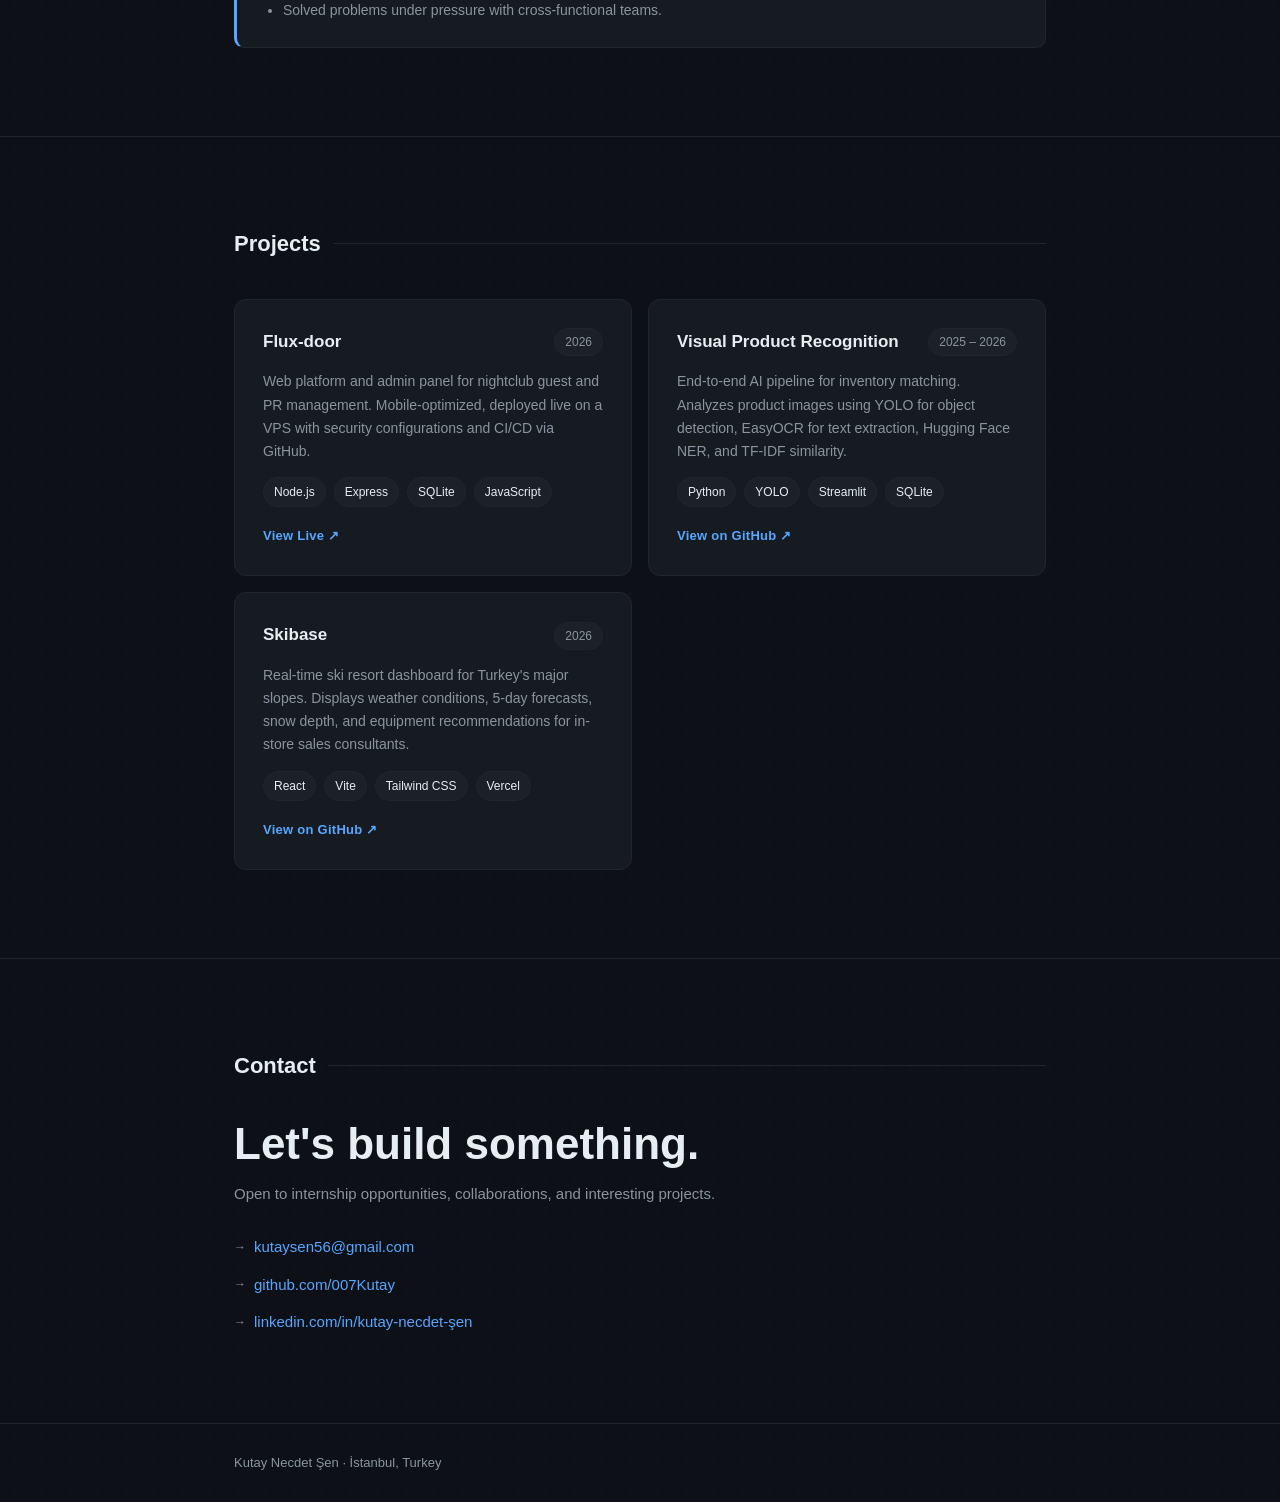
==== commit 337cbb87: "Add Journey section below About with 3-track winding roadmap Three vertical winding roads side by si" ====
--- a/index.html
+++ b/index.html
@@ -13,6 +13,7 @@
       <span class="nav-logo">Kutay Necdet Şen</span>
       <ul>
         <li><a href="#about" data-i18n="nav_about">About</a></li>
+        <li><a href="#journey" data-i18n="nav_journey">Journey</a></li>
         <li><a href="#skills" data-i18n="nav_skills">Skills</a></li>
         <li><a href="#experience" data-i18n="nav_experience">Experience</a></li>
 
@@ -105,6 +106,61 @@
     </div>
   </section>
 
+  <section id="journey">
+    <div class="container">
+      <h2 data-i18n="journey_heading">Journey</h2>
+      <div class="journey-wrap">
+        <svg viewBox="0 0 540 548" class="journey-svg" xmlns="http://www.w3.org/2000/svg">
+
+          <!-- ── BEYKENT (yellow) ── -->
+          <path d="M 100 40 C 155 40 155 265 100 265 C 45 265 45 490 100 490"
+                fill="none" stroke="#f0b429" stroke-width="22" stroke-linecap="round" stroke-linejoin="round"/>
+          <path d="M 100 40 C 155 40 155 265 100 265 C 45 265 45 490 100 490"
+                fill="none" stroke="rgba(255,255,255,0.18)" stroke-width="2.5"
+                stroke-dasharray="11 10" stroke-linecap="round"/>
+          <circle cx="141" cy="153" r="6" fill="#1c2128" stroke="rgba(255,255,255,0.4)" stroke-width="1.5"/>
+          <circle cx="100" cy="265" r="6" fill="#1c2128" stroke="rgba(255,255,255,0.4)" stroke-width="1.5"/>
+          <circle cx="59"  cy="378" r="6" fill="#1c2128" stroke="rgba(255,255,255,0.4)" stroke-width="1.5"/>
+          <circle cx="100" cy="40"  r="12" fill="#f0b429" stroke="#161b22" stroke-width="3"/>
+          <circle cx="100" cy="490" r="12" fill="#f0b429" stroke="#161b22" stroke-width="3" class="rm-present-dot"/>
+          <text x="100" y="17"  text-anchor="middle" fill="#f0b429" font-size="13" font-weight="600" font-family="-apple-system,BlinkMacSystemFont,'Segoe UI',sans-serif">Beykent University</text>
+          <text x="100" y="31"  text-anchor="middle" fill="#8b949e" font-size="10" font-family="-apple-system,BlinkMacSystemFont,'Segoe UI',sans-serif">Sep 2022</text>
+          <text x="100" y="511" text-anchor="middle" fill="#f0b429" font-size="12" font-weight="600" font-family="-apple-system,BlinkMacSystemFont,'Segoe UI',sans-serif" data-i18n="rm_now">Present</text>
+          <text x="100" y="526" text-anchor="middle" fill="#8b949e" font-size="10" font-family="-apple-system,BlinkMacSystemFont,'Segoe UI',sans-serif">Nov 2026</text>
+
+          <!-- ── DECATHLON (blue) ── -->
+          <path d="M 270 121 C 325 121 325 306 270 306 C 215 306 215 490 270 490"
+                fill="none" stroke="#58a6ff" stroke-width="22" stroke-linecap="round" stroke-linejoin="round"/>
+          <path d="M 270 121 C 325 121 325 306 270 306 C 215 306 215 490 270 490"
+                fill="none" stroke="rgba(255,255,255,0.18)" stroke-width="2.5"
+                stroke-dasharray="11 10" stroke-linecap="round"/>
+          <circle cx="311" cy="214" r="6" fill="#1c2128" stroke="rgba(255,255,255,0.4)" stroke-width="1.5"/>
+          <circle cx="270" cy="306" r="6" fill="#1c2128" stroke="rgba(255,255,255,0.4)" stroke-width="1.5"/>
+          <circle cx="229" cy="398" r="6" fill="#1c2128" stroke="rgba(255,255,255,0.4)" stroke-width="1.5"/>
+          <circle cx="270" cy="121" r="12" fill="#58a6ff" stroke="#161b22" stroke-width="3"/>
+          <circle cx="270" cy="490" r="12" fill="#58a6ff" stroke="#161b22" stroke-width="3" class="rm-present-dot-blue"/>
+          <text x="270" y="98"  text-anchor="middle" fill="#58a6ff" font-size="13" font-weight="600" font-family="-apple-system,BlinkMacSystemFont,'Segoe UI',sans-serif">Decathlon</text>
+          <text x="270" y="112" text-anchor="middle" fill="#8b949e" font-size="10" font-family="-apple-system,BlinkMacSystemFont,'Segoe UI',sans-serif">Jun 2023</text>
+          <text x="270" y="511" text-anchor="middle" fill="#58a6ff" font-size="12" font-weight="600" font-family="-apple-system,BlinkMacSystemFont,'Segoe UI',sans-serif" data-i18n="rm_now">Present</text>
+          <text x="270" y="526" text-anchor="middle" fill="#8b949e" font-size="10" font-family="-apple-system,BlinkMacSystemFont,'Segoe UI',sans-serif">Nov 2026</text>
+
+          <!-- ── ATEZ (white) ── -->
+          <path d="M 440 346 C 492 346 492 383 440 383 C 388 383 388 420 440 420"
+                fill="none" stroke="#e6edf3" stroke-width="22" stroke-linecap="round" stroke-linejoin="round"/>
+          <path d="M 440 346 C 492 346 492 383 440 383 C 388 383 388 420 440 420"
+                fill="none" stroke="rgba(13,17,23,0.35)" stroke-width="2.5"
+                stroke-dasharray="11 10" stroke-linecap="round"/>
+          <circle cx="440" cy="346" r="12" fill="#e6edf3" stroke="#161b22" stroke-width="3"/>
+          <circle cx="440" cy="420" r="12" fill="#8b949e" stroke="#161b22" stroke-width="3"/>
+          <text x="440" y="316" text-anchor="middle" fill="#e6edf3" font-size="13" font-weight="600" font-family="-apple-system,BlinkMacSystemFont,'Segoe UI',sans-serif">Atez</text>
+          <text x="440" y="330" text-anchor="middle" fill="#8b949e" font-size="10" font-family="-apple-system,BlinkMacSystemFont,'Segoe UI',sans-serif">Jul 2025</text>
+          <text x="440" y="441" text-anchor="middle" fill="#8b949e" font-size="12" font-weight="600" font-family="-apple-system,BlinkMacSystemFont,'Segoe UI',sans-serif">Aug 2025</text>
+
+        </svg>
+      </div>
+    </div>
+  </section>
+
   <section id="skills">
     <div class="container">
       <h2 data-i18n="skills_heading">Skills</h2>
@@ -167,53 +223,21 @@
           </ul>
         </div>
 
-        <div class="timeline-item timeline-item--with-road">
-          <div class="tl-content">
-            <div class="tl-header">
-              <div class="tl-left">
-                <img class="company-logo" src="decathlon.jpg" alt="Decathlon">
-                <div>
-                  <h3 data-i18n="exp2_title">Sales Advisor</h3>
-                  <p class="company">Decathlon</p>
-                </div>
+        <div class="timeline-item">
+          <div class="tl-header">
+            <div class="tl-left">
+              <img class="company-logo" src="decathlon.jpg" alt="Decathlon">
+              <div>
+                <h3 data-i18n="exp2_title">Sales Advisor</h3>
+                <p class="company">Decathlon</p>
               </div>
-              <span class="date" data-i18n="exp2_date">Jul 2023 – Present</span>
             </div>
-            <ul>
-              <li data-i18n="exp2_li1">Analyzed customer needs and managed inventory in a fast-paced retail environment.</li>
-              <li data-i18n="exp2_li2">Solved problems under pressure with cross-functional teams.</li>
-            </ul>
-          </div>
-          <div class="tl-road">
-            <svg viewBox="0 0 180 230" width="155" xmlns="http://www.w3.org/2000/svg">
-              <!-- Yellow winding road -->
-              <path d="M 80 25 C 145 25 145 110 80 110 C 15 110 15 195 80 195"
-                    fill="none" stroke="#f0b429" stroke-width="18" stroke-linecap="round" stroke-linejoin="round"/>
-              <!-- Center dashes -->
-              <path d="M 80 25 C 145 25 145 110 80 110 C 15 110 15 195 80 195"
-                    fill="none" stroke="rgba(255,255,255,0.2)" stroke-width="2"
-                    stroke-dasharray="10 10" stroke-linecap="round"/>
-              <!-- Waypoint dots -->
-              <circle cx="129" cy="68"  r="5" fill="#1c2128" stroke="rgba(255,255,255,0.45)" stroke-width="1.5"/>
-              <circle cx="80"  cy="110" r="5" fill="#1c2128" stroke="rgba(255,255,255,0.45)" stroke-width="1.5"/>
-              <circle cx="31"  cy="153" r="5" fill="#1c2128" stroke="rgba(255,255,255,0.45)" stroke-width="1.5"/>
-              <!-- START pin -->
-              <circle cx="80" cy="25" r="11" fill="#3fb950" stroke="#161b22" stroke-width="3"/>
-              <text x="97" y="21" fill="#e6edf3" font-size="13" font-weight="600"
-                    font-family="-apple-system, BlinkMacSystemFont, 'Segoe UI', sans-serif"
-                    data-i18n="rm_start">Jul 2023</text>
-              <text x="97" y="35" fill="#8b949e" font-size="10"
-                    font-family="-apple-system, BlinkMacSystemFont, 'Segoe UI', sans-serif"
-                    data-i18n="rm_start_sub">Start</text>
-              <!-- PRESENT pin -->
-              <circle cx="80" cy="195" r="11" fill="#f0b429" stroke="#161b22" stroke-width="3" class="rm-present-dot"/>
-              <text x="97" y="191" fill="#f0b429" font-size="13" font-weight="600"
-                    font-family="-apple-system, BlinkMacSystemFont, 'Segoe UI', sans-serif"
-                    data-i18n="rm_now">Present</text>
-              <text x="97" y="206" fill="#8b949e" font-size="10"
-                    font-family="-apple-system, BlinkMacSystemFont, 'Segoe UI', sans-serif">Nov 2026</text>
-            </svg>
-          </div>
+            <span class="date" data-i18n="exp2_date">Jul 2023 – Present</span>
+          </div>
+          <ul>
+            <li data-i18n="exp2_li1">Analyzed customer needs and managed inventory in a fast-paced retail environment.</li>
+            <li data-i18n="exp2_li2">Solved problems under pressure with cross-functional teams.</li>
+          </ul>
         </div>
 
       </div>
@@ -298,8 +322,8 @@
       en: {
         nav_about: "About",
         nav_skills: "Skills",
+        nav_journey: "Journey",
         nav_experience: "Experience",
-        nav_edu: "Education",
         nav_projects: "Projects",
         nav_contact: "Contact",
         nav_status: "Available",
@@ -312,6 +336,7 @@
         stat_coding: "Years Coding",
         stat_internship: "Internship",
         about_heading: "About",
+        journey_heading: "Journey",
         about_text: "Computer Engineering student at Istanbul Beykent University, building full-stack web platforms and automation systems. I focus on solving real business problems — from guest check-in systems to AI-powered inventory tools. My internship at Atez Yazılım gave me hands-on experience with production-grade APIs, containerized environments, and Agile workflows.",
         skills_heading: "Skills",
         skills_languages: "Languages",
@@ -345,8 +370,8 @@
       tr: {
         nav_about: "Hakkımda",
         nav_skills: "Yetenekler",
+        nav_journey: "Yolculuk",
         nav_experience: "Deneyim",
-        nav_edu: "Eğitim",
         nav_projects: "Projeler",
         nav_contact: "İletişim",
         nav_status: "Müsait",
@@ -359,6 +384,7 @@
         stat_coding: "Yıl Kodlama",
         stat_internship: "Staj",
         about_heading: "Hakkımda",
+        journey_heading: "Yolculuk",
         about_text: "İstanbul Beykent Üniversitesi Bilgisayar Mühendisliği öğrencisiyim; full-stack web platformları ve otomasyon sistemleri geliştiriyorum. Misafir giriş sistemlerinden yapay zeka destekli envanter araçlarına kadar gerçek iş problemlerini çözmeye odaklanıyorum. Atez Yazılım'daki stajım bana üretim ortamı API'leri, konteyner altyapısı ve Agile iş akışları konusunda uygulamalı deneyim kazandırdı.",
         skills_heading: "Yetenekler",
         skills_languages: "Diller",
--- a/style.css
+++ b/style.css
@@ -593,22 +593,25 @@
   color: var(--text);
 }
 
-.timeline-item--with-road {
-  display: flex;
-  gap: 20px;
-  align-items: flex-start;
-}
-
-.tl-content {
-  flex: 1;
-  min-width: 0;
-}
-
-.tl-road {
-  flex-shrink: 0;
-  display: flex;
-  align-items: center;
-  padding-top: 4px;
+/* JOURNEY */
+.journey-wrap {
+  overflow-x: auto;
+}
+
+.journey-svg {
+  display: block;
+  width: 100%;
+  min-width: 420px;
+  overflow: visible;
+}
+
+.rm-present-dot-blue {
+  animation: rmPresentPulseBlue 2s ease-in-out infinite;
+}
+
+@keyframes rmPresentPulseBlue {
+  0%, 100% { filter: drop-shadow(0 0 2px rgba(88, 166, 255, 0.3)); }
+  50%       { filter: drop-shadow(0 0 10px rgba(88, 166, 255, 0.9)); }
 }
 
 .rm-present-dot {
@@ -704,15 +707,6 @@
     padding: 16px 20px;
   }
 
-  .timeline-item--with-road {
-    flex-direction: column;
-  }
-
-  .tl-road {
-    justify-content: center;
-    width: 100%;
-  }
-
   .tl-header {
     flex-direction: column;
     gap: 8px;
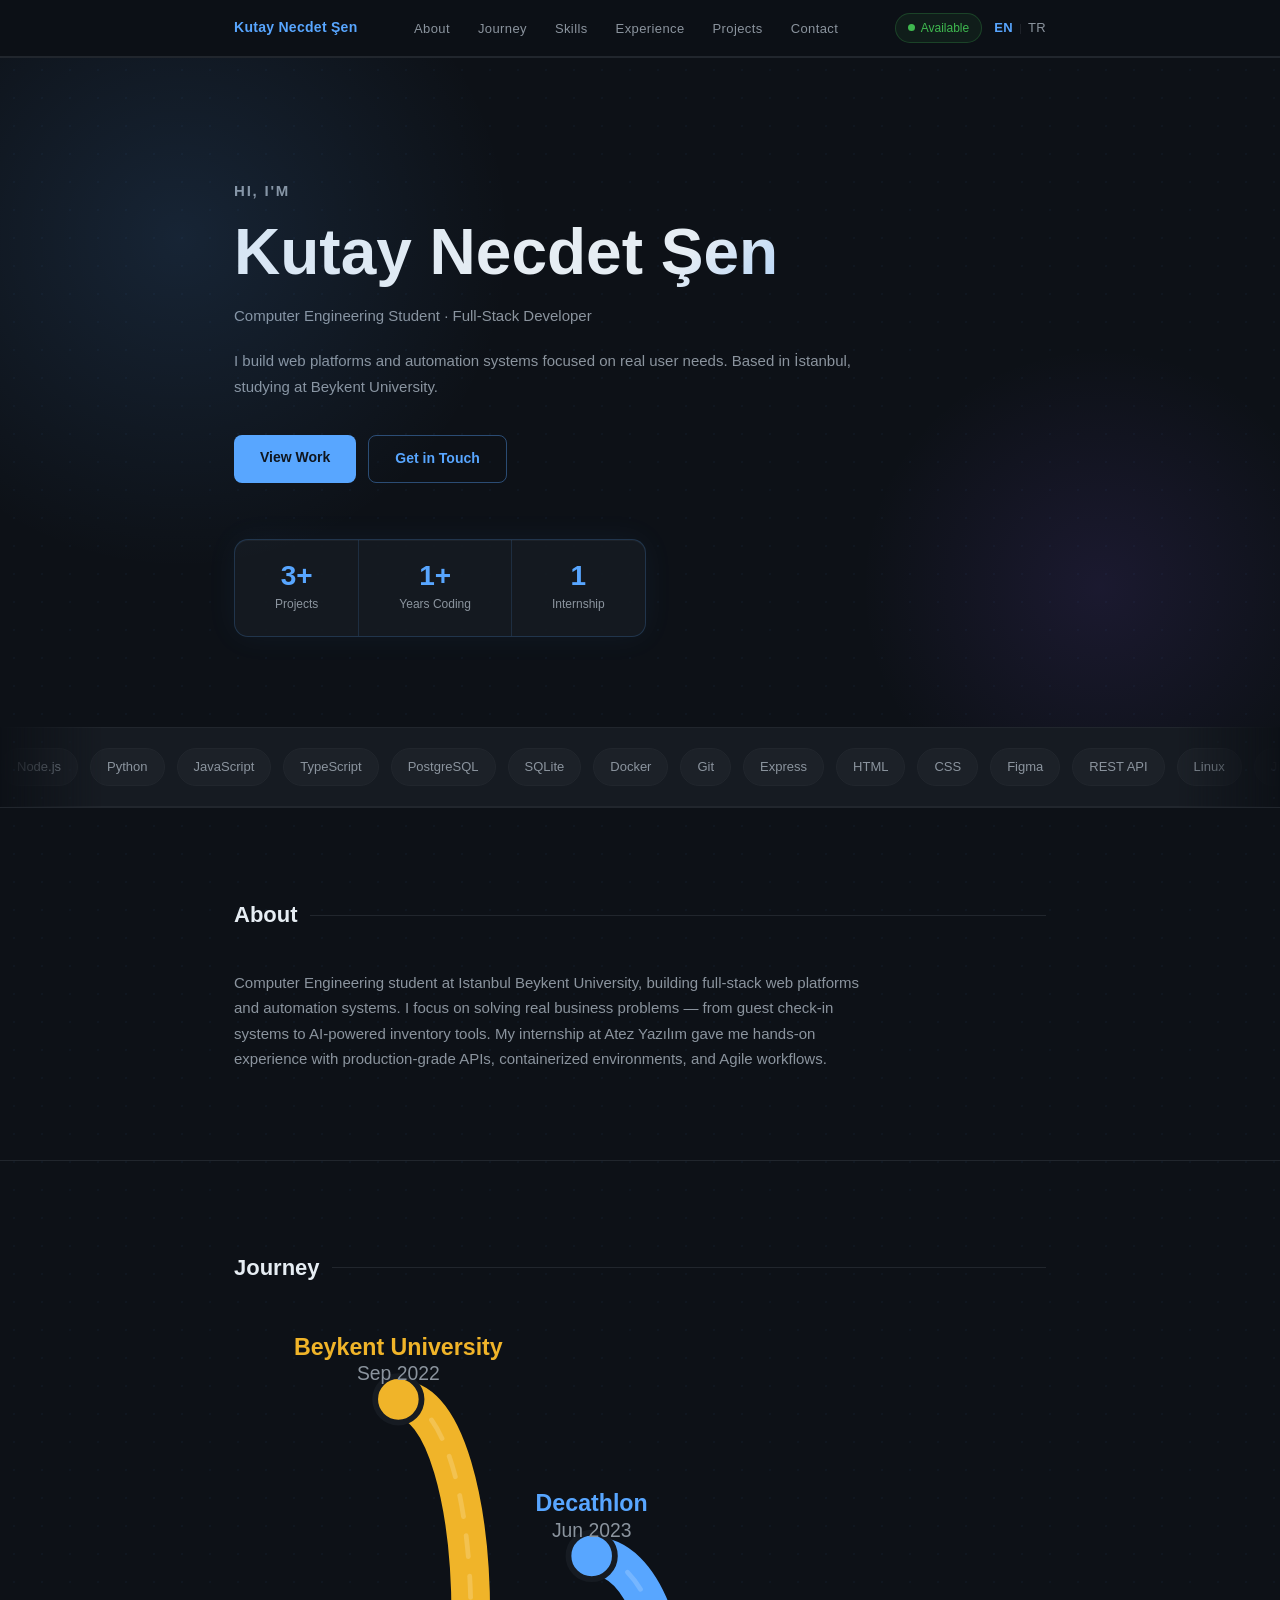
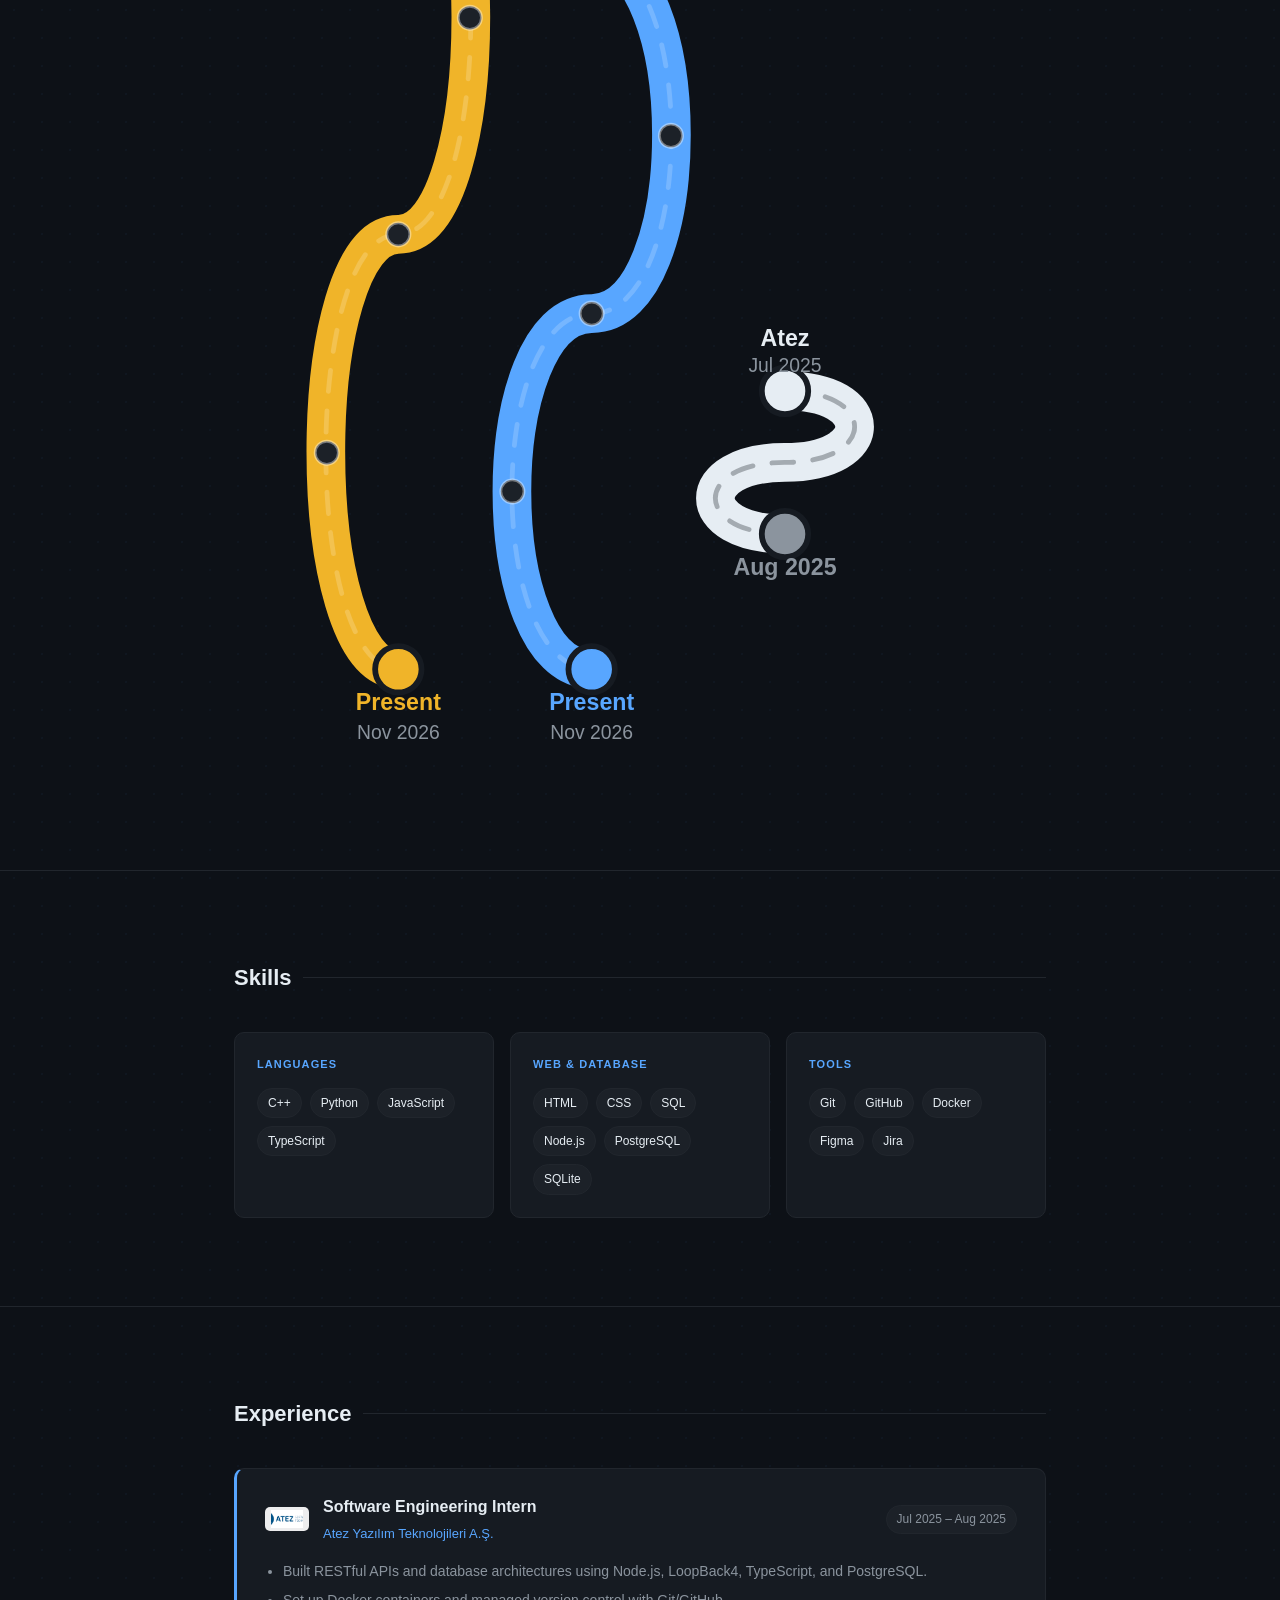
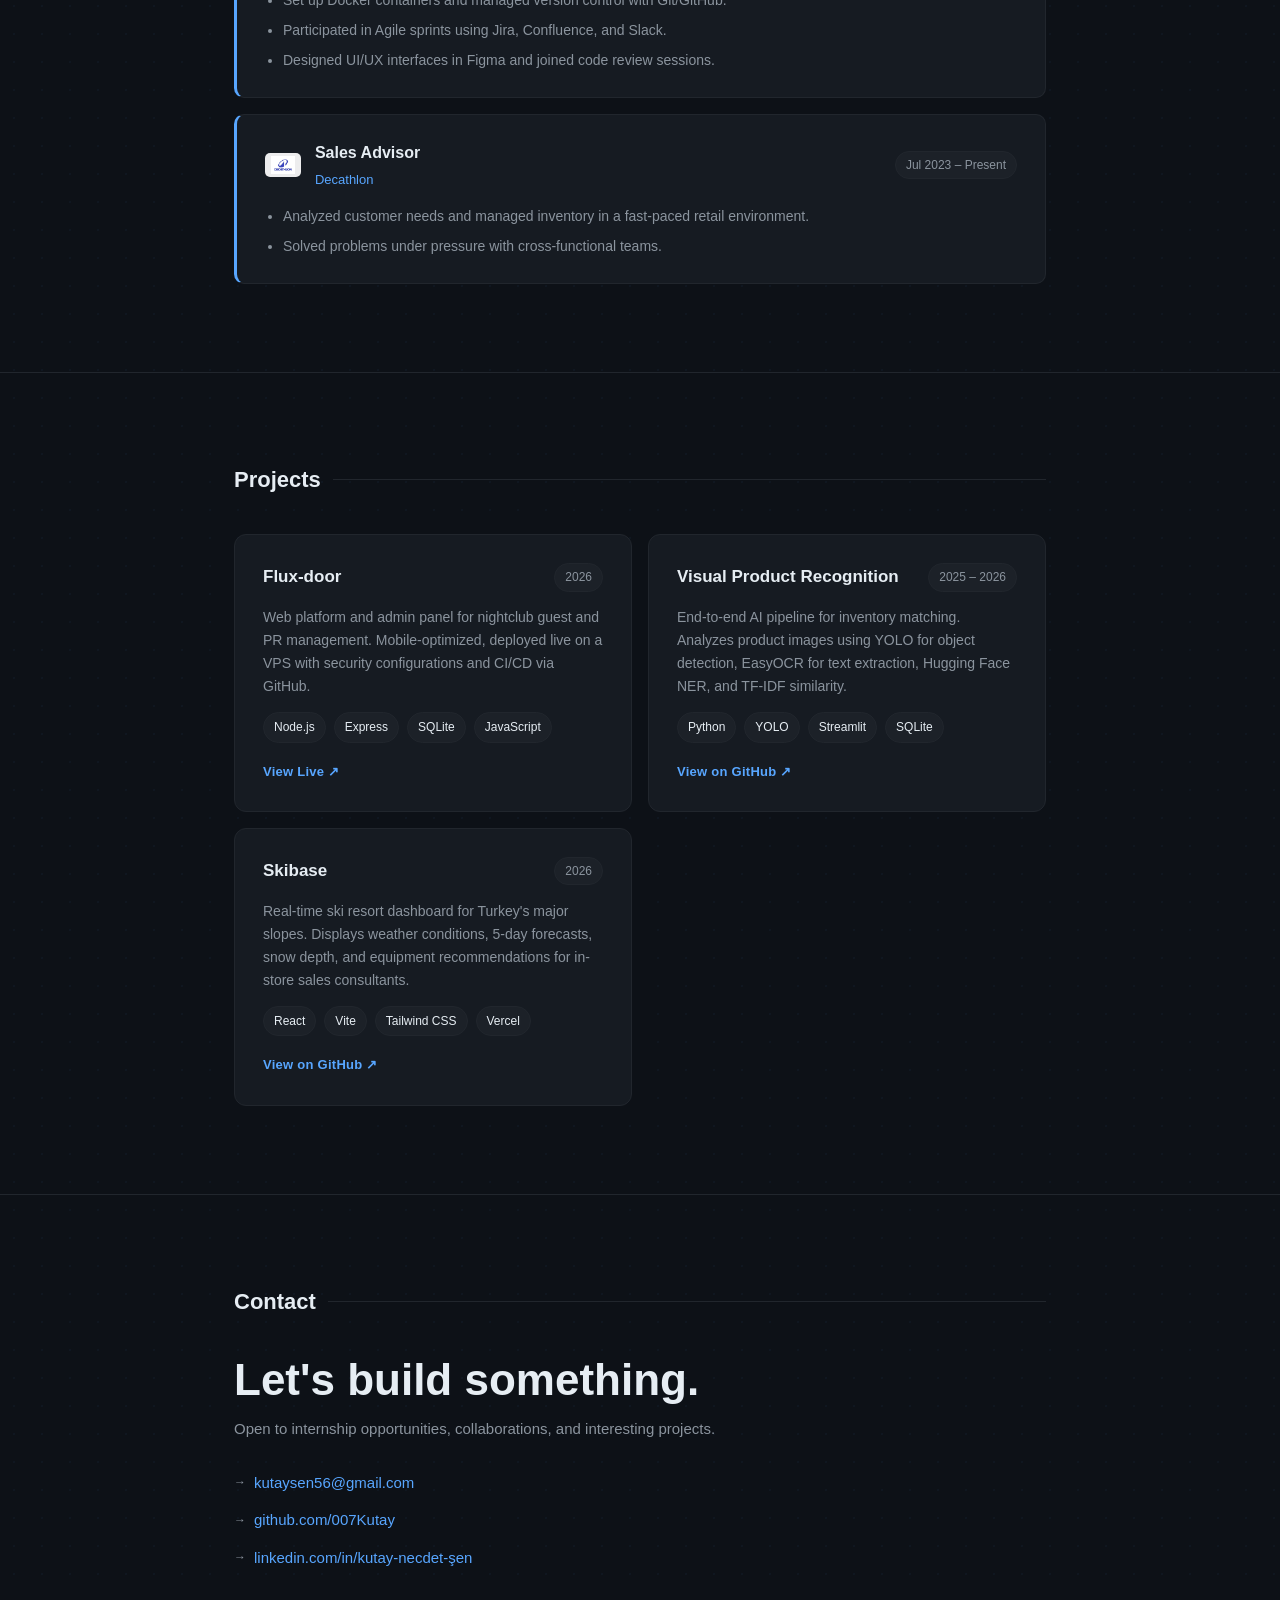
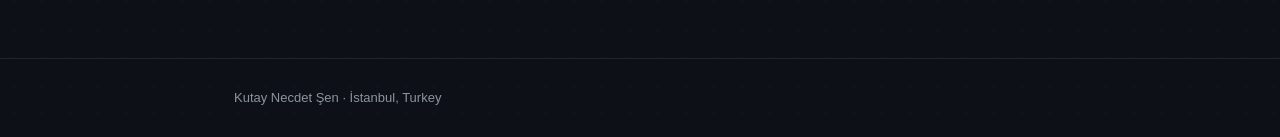
==== commit 588f559c: "Pack journey roads together so they nearly touch Recalculated SVG coordinates: centers at x=85/185/2" ====
--- a/index.html
+++ b/index.html
@@ -110,51 +110,51 @@
     <div class="container">
       <h2 data-i18n="journey_heading">Journey</h2>
       <div class="journey-wrap">
-        <svg viewBox="0 0 540 548" class="journey-svg" xmlns="http://www.w3.org/2000/svg">
-
-          <!-- ── BEYKENT (yellow) ── -->
-          <path d="M 100 40 C 155 40 155 265 100 265 C 45 265 45 490 100 490"
-                fill="none" stroke="#f0b429" stroke-width="22" stroke-linecap="round" stroke-linejoin="round"/>
-          <path d="M 100 40 C 155 40 155 265 100 265 C 45 265 45 490 100 490"
+        <svg viewBox="0 0 420 548" class="journey-svg" xmlns="http://www.w3.org/2000/svg">
+
+          <!-- ── BEYKENT (yellow, left) ── -->
+          <path d="M 85 40 C 135 40 135 265 85 265 C 35 265 35 490 85 490"
+                fill="none" stroke="#f0b429" stroke-width="20" stroke-linecap="round" stroke-linejoin="round"/>
+          <path d="M 85 40 C 135 40 135 265 85 265 C 35 265 35 490 85 490"
                 fill="none" stroke="rgba(255,255,255,0.18)" stroke-width="2.5"
                 stroke-dasharray="11 10" stroke-linecap="round"/>
-          <circle cx="141" cy="153" r="6" fill="#1c2128" stroke="rgba(255,255,255,0.4)" stroke-width="1.5"/>
-          <circle cx="100" cy="265" r="6" fill="#1c2128" stroke="rgba(255,255,255,0.4)" stroke-width="1.5"/>
-          <circle cx="59"  cy="378" r="6" fill="#1c2128" stroke="rgba(255,255,255,0.4)" stroke-width="1.5"/>
-          <circle cx="100" cy="40"  r="12" fill="#f0b429" stroke="#161b22" stroke-width="3"/>
-          <circle cx="100" cy="490" r="12" fill="#f0b429" stroke="#161b22" stroke-width="3" class="rm-present-dot"/>
-          <text x="100" y="17"  text-anchor="middle" fill="#f0b429" font-size="13" font-weight="600" font-family="-apple-system,BlinkMacSystemFont,'Segoe UI',sans-serif">Beykent University</text>
-          <text x="100" y="31"  text-anchor="middle" fill="#8b949e" font-size="10" font-family="-apple-system,BlinkMacSystemFont,'Segoe UI',sans-serif">Sep 2022</text>
-          <text x="100" y="511" text-anchor="middle" fill="#f0b429" font-size="12" font-weight="600" font-family="-apple-system,BlinkMacSystemFont,'Segoe UI',sans-serif" data-i18n="rm_now">Present</text>
-          <text x="100" y="526" text-anchor="middle" fill="#8b949e" font-size="10" font-family="-apple-system,BlinkMacSystemFont,'Segoe UI',sans-serif">Nov 2026</text>
-
-          <!-- ── DECATHLON (blue) ── -->
-          <path d="M 270 121 C 325 121 325 306 270 306 C 215 306 215 490 270 490"
-                fill="none" stroke="#58a6ff" stroke-width="22" stroke-linecap="round" stroke-linejoin="round"/>
-          <path d="M 270 121 C 325 121 325 306 270 306 C 215 306 215 490 270 490"
+          <circle cx="122" cy="153" r="6" fill="#1c2128" stroke="rgba(255,255,255,0.4)" stroke-width="1.5"/>
+          <circle cx="85"  cy="265" r="6" fill="#1c2128" stroke="rgba(255,255,255,0.4)" stroke-width="1.5"/>
+          <circle cx="48"  cy="378" r="6" fill="#1c2128" stroke="rgba(255,255,255,0.4)" stroke-width="1.5"/>
+          <circle cx="85"  cy="40"  r="12" fill="#f0b429" stroke="#161b22" stroke-width="3"/>
+          <circle cx="85"  cy="490" r="12" fill="#f0b429" stroke="#161b22" stroke-width="3" class="rm-present-dot"/>
+          <text x="85" y="17"  text-anchor="middle" fill="#f0b429"  font-size="12" font-weight="600" font-family="-apple-system,BlinkMacSystemFont,'Segoe UI',sans-serif">Beykent University</text>
+          <text x="85" y="30"  text-anchor="middle" fill="#8b949e" font-size="10" font-family="-apple-system,BlinkMacSystemFont,'Segoe UI',sans-serif">Sep 2022</text>
+          <text x="85" y="511" text-anchor="middle" fill="#f0b429"  font-size="12" font-weight="600" font-family="-apple-system,BlinkMacSystemFont,'Segoe UI',sans-serif" data-i18n="rm_now">Present</text>
+          <text x="85" y="526" text-anchor="middle" fill="#8b949e" font-size="10" font-family="-apple-system,BlinkMacSystemFont,'Segoe UI',sans-serif">Nov 2026</text>
+
+          <!-- ── DECATHLON (blue, middle) ── -->
+          <path d="M 185 121 C 240 121 240 306 185 306 C 130 306 130 490 185 490"
+                fill="none" stroke="#58a6ff" stroke-width="20" stroke-linecap="round" stroke-linejoin="round"/>
+          <path d="M 185 121 C 240 121 240 306 185 306 C 130 306 130 490 185 490"
                 fill="none" stroke="rgba(255,255,255,0.18)" stroke-width="2.5"
                 stroke-dasharray="11 10" stroke-linecap="round"/>
-          <circle cx="311" cy="214" r="6" fill="#1c2128" stroke="rgba(255,255,255,0.4)" stroke-width="1.5"/>
-          <circle cx="270" cy="306" r="6" fill="#1c2128" stroke="rgba(255,255,255,0.4)" stroke-width="1.5"/>
-          <circle cx="229" cy="398" r="6" fill="#1c2128" stroke="rgba(255,255,255,0.4)" stroke-width="1.5"/>
-          <circle cx="270" cy="121" r="12" fill="#58a6ff" stroke="#161b22" stroke-width="3"/>
-          <circle cx="270" cy="490" r="12" fill="#58a6ff" stroke="#161b22" stroke-width="3" class="rm-present-dot-blue"/>
-          <text x="270" y="98"  text-anchor="middle" fill="#58a6ff" font-size="13" font-weight="600" font-family="-apple-system,BlinkMacSystemFont,'Segoe UI',sans-serif">Decathlon</text>
-          <text x="270" y="112" text-anchor="middle" fill="#8b949e" font-size="10" font-family="-apple-system,BlinkMacSystemFont,'Segoe UI',sans-serif">Jun 2023</text>
-          <text x="270" y="511" text-anchor="middle" fill="#58a6ff" font-size="12" font-weight="600" font-family="-apple-system,BlinkMacSystemFont,'Segoe UI',sans-serif" data-i18n="rm_now">Present</text>
-          <text x="270" y="526" text-anchor="middle" fill="#8b949e" font-size="10" font-family="-apple-system,BlinkMacSystemFont,'Segoe UI',sans-serif">Nov 2026</text>
-
-          <!-- ── ATEZ (white) ── -->
-          <path d="M 440 346 C 492 346 492 383 440 383 C 388 383 388 420 440 420"
-                fill="none" stroke="#e6edf3" stroke-width="22" stroke-linecap="round" stroke-linejoin="round"/>
-          <path d="M 440 346 C 492 346 492 383 440 383 C 388 383 388 420 440 420"
-                fill="none" stroke="rgba(13,17,23,0.35)" stroke-width="2.5"
+          <circle cx="226" cy="214" r="6" fill="#1c2128" stroke="rgba(255,255,255,0.4)" stroke-width="1.5"/>
+          <circle cx="185" cy="306" r="6" fill="#1c2128" stroke="rgba(255,255,255,0.4)" stroke-width="1.5"/>
+          <circle cx="144" cy="398" r="6" fill="#1c2128" stroke="rgba(255,255,255,0.4)" stroke-width="1.5"/>
+          <circle cx="185" cy="121" r="12" fill="#58a6ff" stroke="#161b22" stroke-width="3"/>
+          <circle cx="185" cy="490" r="12" fill="#58a6ff" stroke="#161b22" stroke-width="3" class="rm-present-dot-blue"/>
+          <text x="185" y="98"  text-anchor="middle" fill="#58a6ff"  font-size="12" font-weight="600" font-family="-apple-system,BlinkMacSystemFont,'Segoe UI',sans-serif">Decathlon</text>
+          <text x="185" y="111" text-anchor="middle" fill="#8b949e" font-size="10" font-family="-apple-system,BlinkMacSystemFont,'Segoe UI',sans-serif">Jun 2023</text>
+          <text x="185" y="511" text-anchor="middle" fill="#58a6ff"  font-size="12" font-weight="600" font-family="-apple-system,BlinkMacSystemFont,'Segoe UI',sans-serif" data-i18n="rm_now">Present</text>
+          <text x="185" y="526" text-anchor="middle" fill="#8b949e" font-size="10" font-family="-apple-system,BlinkMacSystemFont,'Segoe UI',sans-serif">Nov 2026</text>
+
+          <!-- ── ATEZ (white, right) ── -->
+          <path d="M 285 346 C 333 346 333 383 285 383 C 237 383 237 420 285 420"
+                fill="none" stroke="#e6edf3" stroke-width="20" stroke-linecap="round" stroke-linejoin="round"/>
+          <path d="M 285 346 C 333 346 333 383 285 383 C 237 383 237 420 285 420"
+                fill="none" stroke="rgba(13,17,23,0.3)" stroke-width="2.5"
                 stroke-dasharray="11 10" stroke-linecap="round"/>
-          <circle cx="440" cy="346" r="12" fill="#e6edf3" stroke="#161b22" stroke-width="3"/>
-          <circle cx="440" cy="420" r="12" fill="#8b949e" stroke="#161b22" stroke-width="3"/>
-          <text x="440" y="316" text-anchor="middle" fill="#e6edf3" font-size="13" font-weight="600" font-family="-apple-system,BlinkMacSystemFont,'Segoe UI',sans-serif">Atez</text>
-          <text x="440" y="330" text-anchor="middle" fill="#8b949e" font-size="10" font-family="-apple-system,BlinkMacSystemFont,'Segoe UI',sans-serif">Jul 2025</text>
-          <text x="440" y="441" text-anchor="middle" fill="#8b949e" font-size="12" font-weight="600" font-family="-apple-system,BlinkMacSystemFont,'Segoe UI',sans-serif">Aug 2025</text>
+          <circle cx="285" cy="346" r="12" fill="#e6edf3" stroke="#161b22" stroke-width="3"/>
+          <circle cx="285" cy="420" r="12" fill="#8b949e" stroke="#161b22" stroke-width="3"/>
+          <text x="285" y="323" text-anchor="middle" fill="#e6edf3" font-size="12" font-weight="600" font-family="-apple-system,BlinkMacSystemFont,'Segoe UI',sans-serif">Atez</text>
+          <text x="285" y="336" text-anchor="middle" fill="#8b949e" font-size="10" font-family="-apple-system,BlinkMacSystemFont,'Segoe UI',sans-serif">Jul 2025</text>
+          <text x="285" y="441" text-anchor="middle" fill="#8b949e" font-size="12" font-weight="600" font-family="-apple-system,BlinkMacSystemFont,'Segoe UI',sans-serif">Aug 2025</text>
 
         </svg>
       </div>
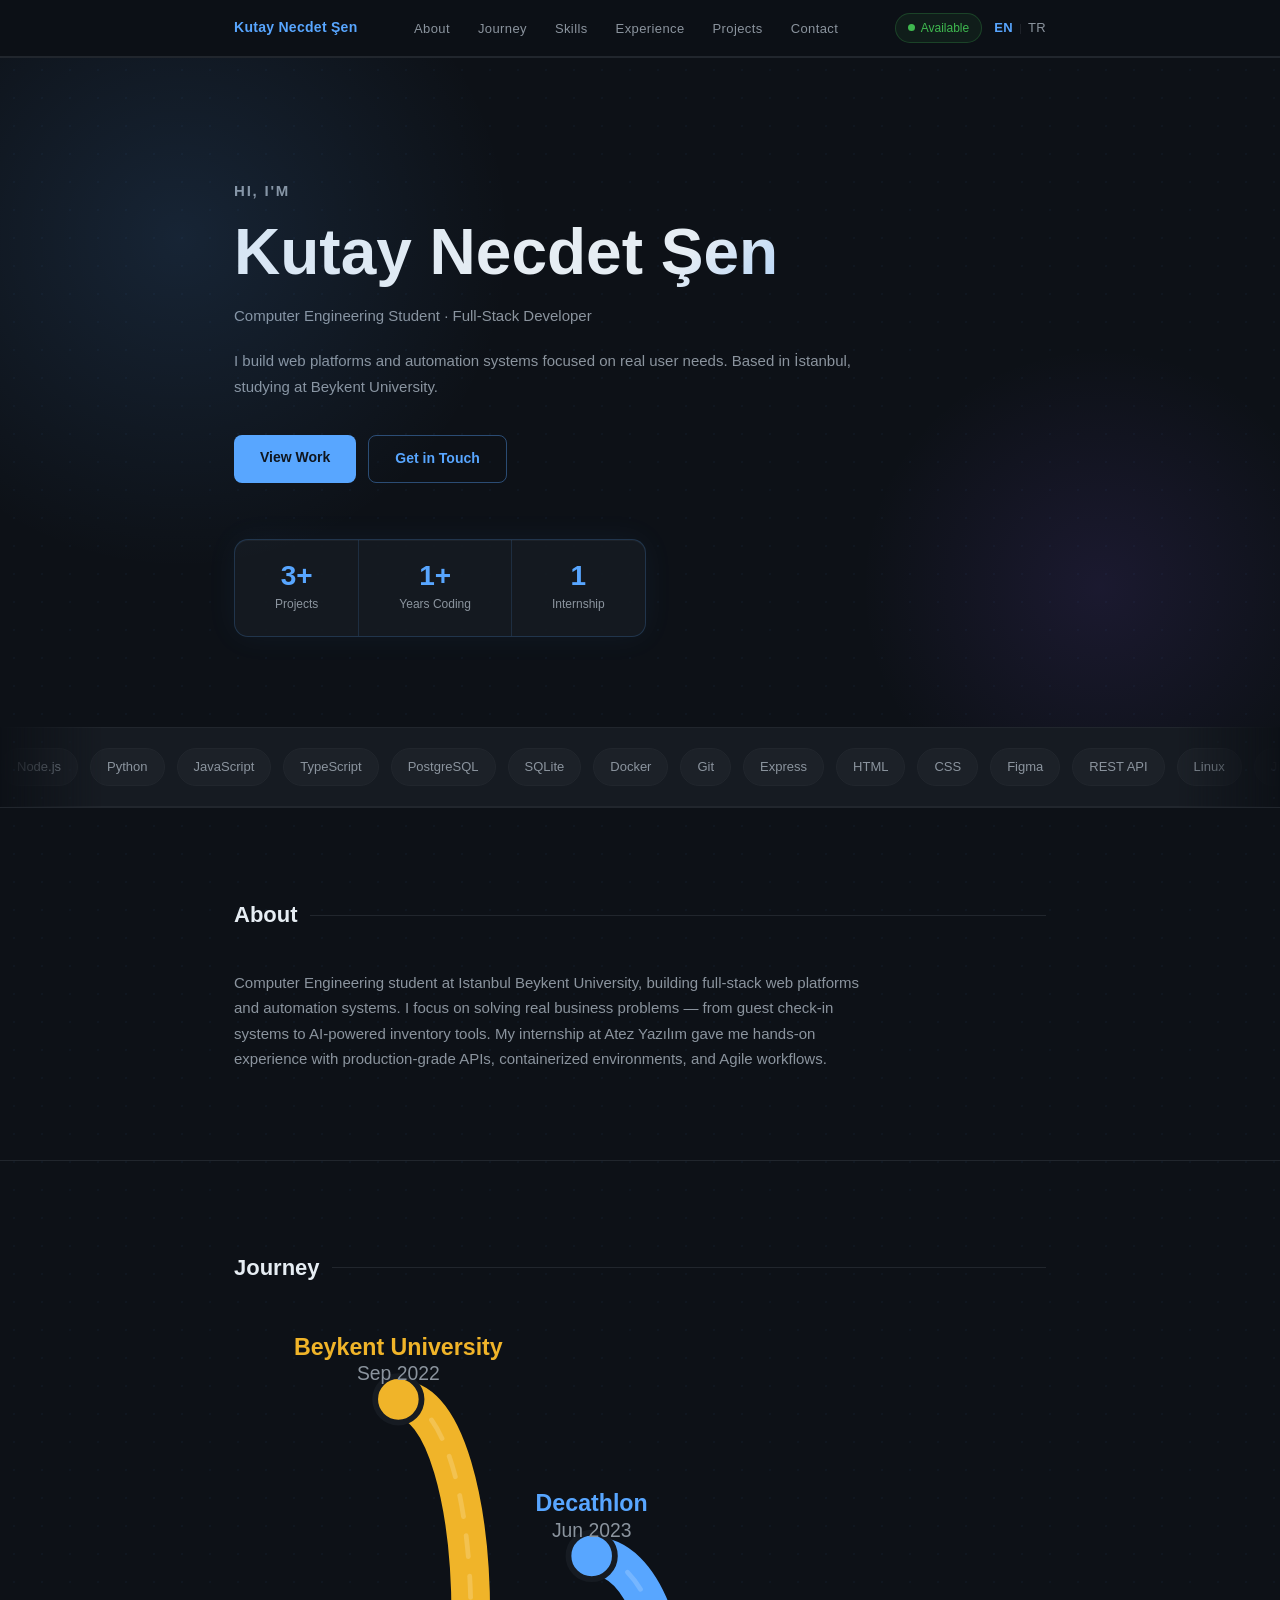
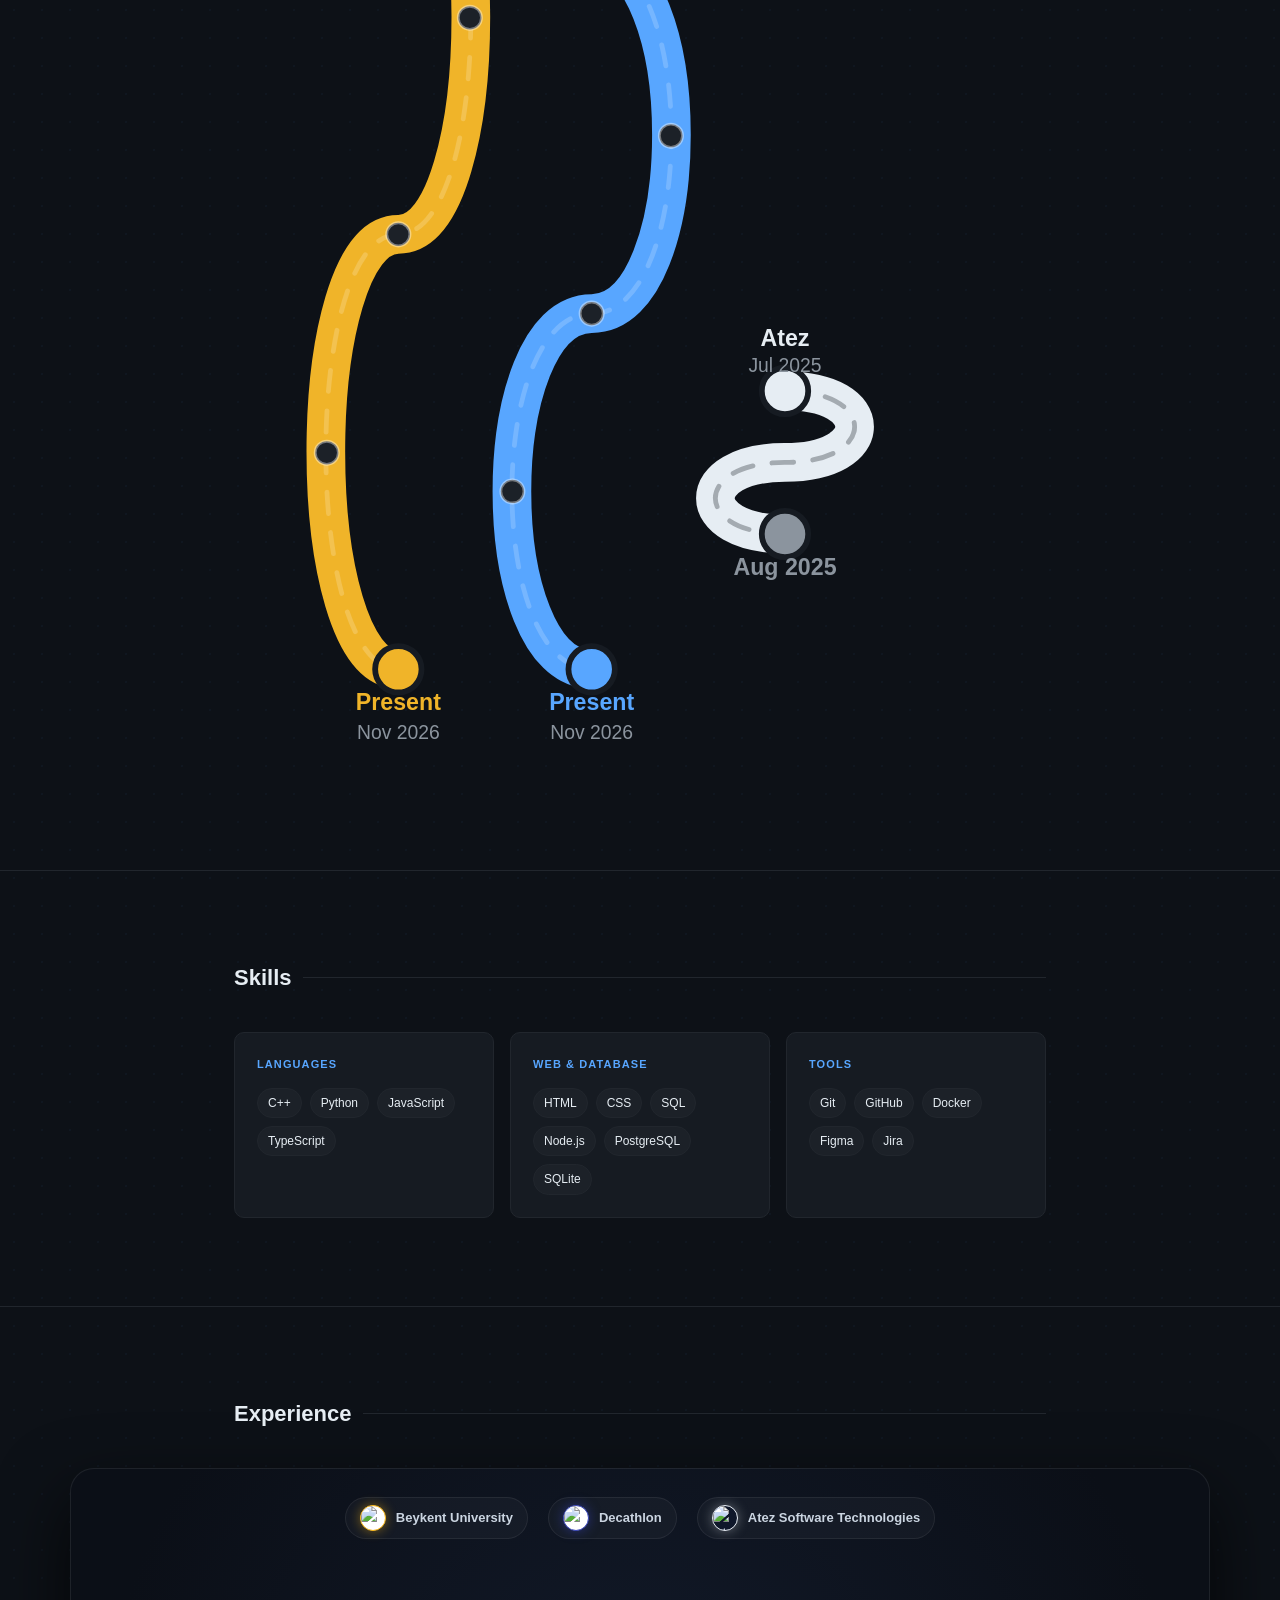
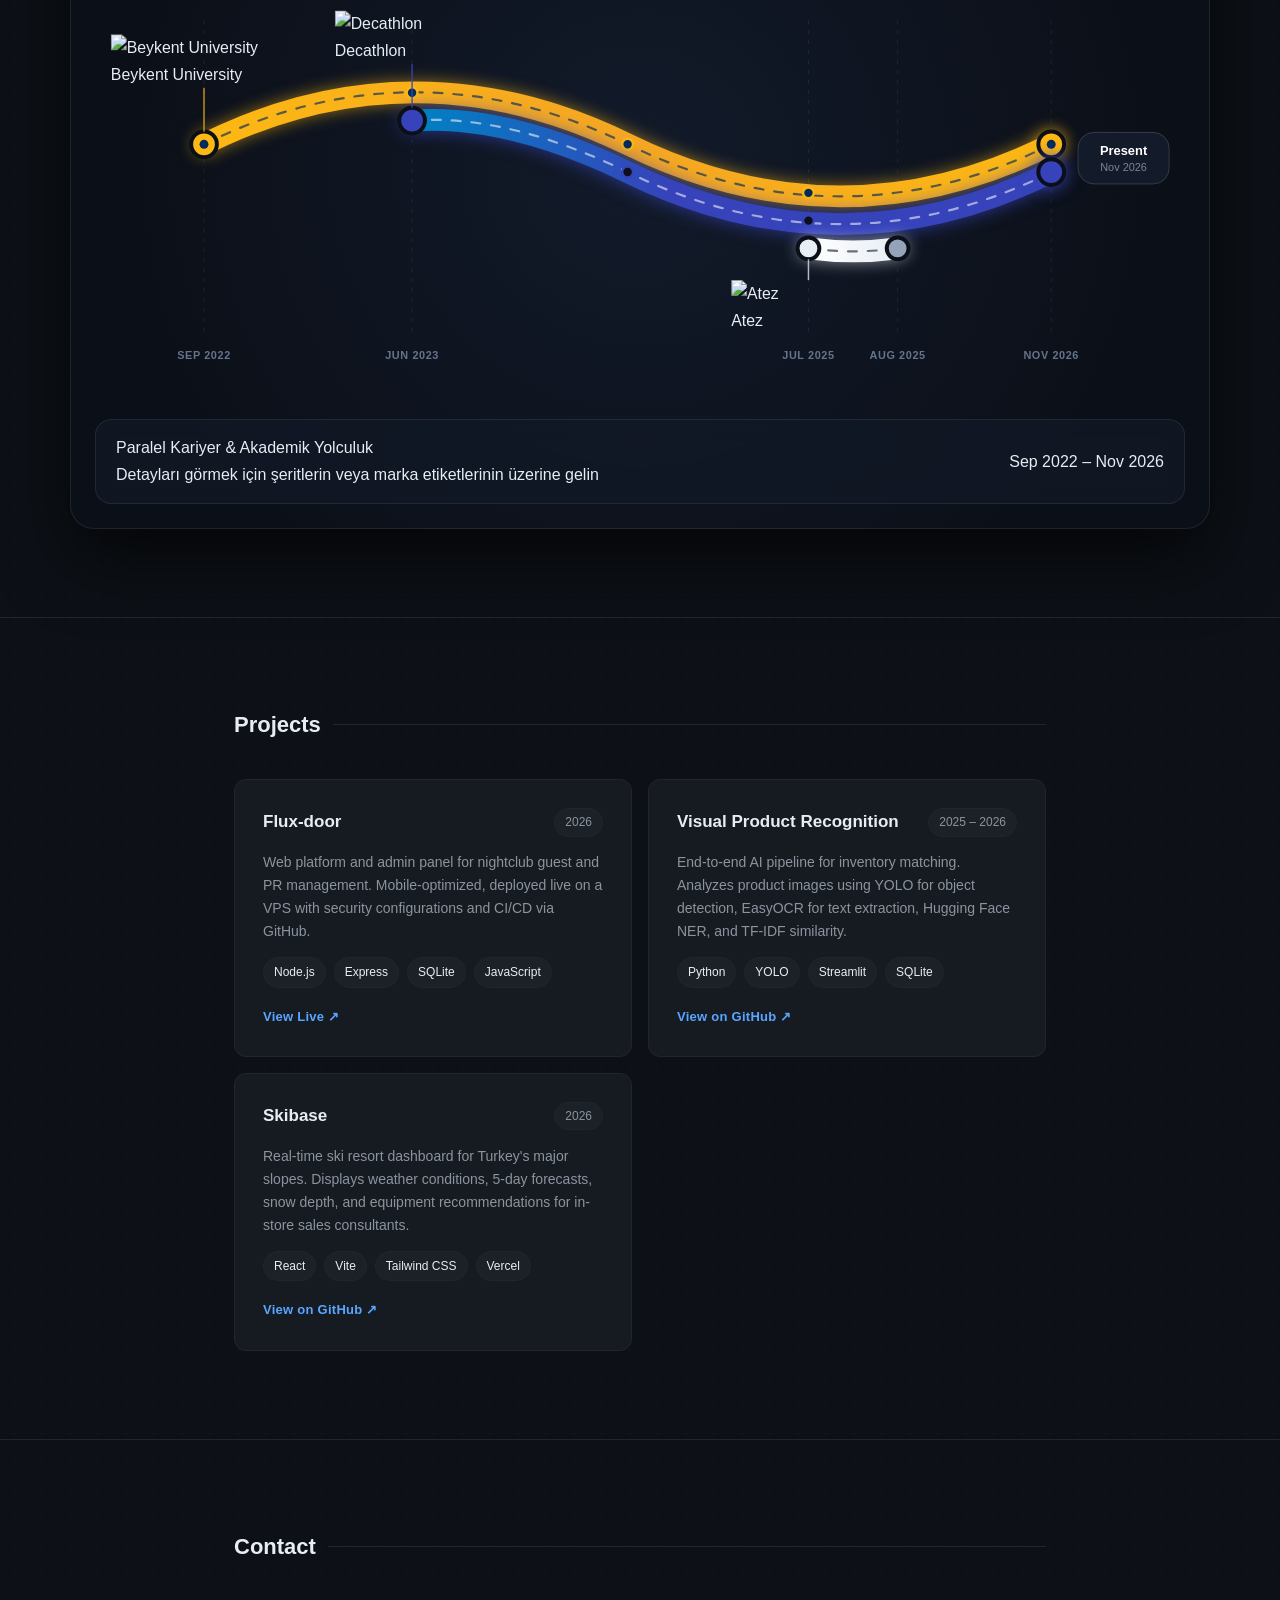
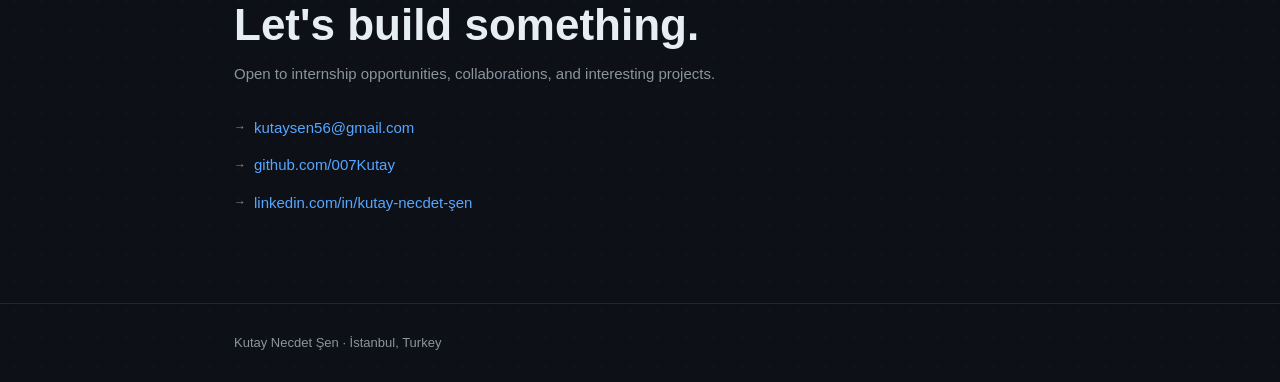
==== commit 874974cb: "feat: experience section yatay paralel kariyer yol haritasıyla değiştirildi Co-Authored-By: Claude S" ====
--- a/index.html
+++ b/index.html
@@ -5,6 +5,101 @@
   <meta name="viewport" content="width=device-width, initial-scale=1.0" />
   <title>Kutay Necdet Şen</title>
   <link rel="stylesheet" href="style.css" />
+  <link rel="preconnect" href="https://fonts.googleapis.com">
+  <link rel="preconnect" href="https://fonts.gstatic.com" crossorigin>
+  <link href="https://fonts.googleapis.com/css2?family=Inter:wght@400;500;600;700;800&display=swap" rel="stylesheet">
+  <script>window.tailwind={config:{corePlugins:{preflight:false}}}</script>
+  <script src="https://cdn.tailwindcss.com"></script>
+  <style>
+    :root {
+      --bg-dark: #0b0f17;
+      --text-muted: #7c8594;
+    }
+    .roadmap-section-wrap {
+      padding: 0 24px;
+    }
+    .roadmap-wrapper {
+      width: 100%;
+      max-width: 1140px;
+      background: radial-gradient(circle at 50% 45%, #121a2a 0%, var(--bg-dark) 80%);
+      border: 1px solid rgba(255,255,255,0.08);
+      border-radius: 24px;
+      padding: 28px 24px 24px;
+      box-shadow: 0 28px 70px rgba(0,0,0,0.7);
+      margin: 0 auto;
+    }
+    .roadmap-legend {
+      display: flex;
+      justify-content: center;
+      align-items: center;
+      gap: 14px 20px;
+      flex-wrap: wrap;
+      margin-bottom: 20px;
+    }
+    .legend-item {
+      display: flex;
+      align-items: center;
+      gap: 10px;
+      color: #cbd5e1;
+      font-size: 13px;
+      font-weight: 600;
+      cursor: pointer;
+      padding: 7px 14px;
+      border-radius: 9999px;
+      background: rgba(255,255,255,0.03);
+      border: 1px solid rgba(255,255,255,0.07);
+      transition: all 0.25s ease;
+    }
+    .legend-item:hover, .legend-item.active {
+      background: rgba(255,255,255,0.09);
+      border-color: rgba(255,255,255,0.22);
+      color: #ffffff;
+      transform: translateY(-1px);
+    }
+    .brand-swatch {
+      width: 26px;
+      height: 26px;
+      border-radius: 50%;
+      flex-shrink: 0;
+      display: inline-flex;
+      align-items: center;
+      justify-content: center;
+      overflow: hidden;
+      background: #ffffff;
+    }
+    .brand-swatch img { width: 100%; height: 100%; object-fit: cover; display: block; }
+    .svg-scroll-container { width: 100%; overflow-x: auto; padding-bottom: 6px; }
+    .svg-scroll-container::-webkit-scrollbar { height: 6px; }
+    .svg-scroll-container::-webkit-scrollbar-track { background: rgba(255,255,255,0.03); border-radius: 999px; }
+    .svg-scroll-container::-webkit-scrollbar-thumb { background: rgba(255,255,255,0.14); border-radius: 999px; }
+    .roadmap-svg { width: 100%; min-width: 960px; height: 440px; display: block; overflow: visible; }
+    .road-base { fill: none; stroke-width: 22; stroke-linecap: round; transition: opacity 0.3s ease, filter 0.3s ease; }
+    .road-beykent { filter: drop-shadow(0 0 8px rgba(253,184,19,0.55)); }
+    .road-decathlon { filter: drop-shadow(0 0 9px rgba(54,67,186,0.75)); }
+    .road-atez { filter: drop-shadow(0 0 8px rgba(232,238,245,0.55)); }
+    .road-dash {
+      fill: none; stroke-width: 2.2; stroke-dasharray: 9 11; stroke-linecap: round;
+      pointer-events: none; animation: dashFlowHorizontal 18s linear infinite;
+    }
+    @keyframes dashFlowHorizontal { to { stroke-dashoffset: -200; } }
+    .node-circle {
+      stroke: var(--bg-dark); stroke-width: 4; transition: transform 0.25s ease;
+      transform-box: fill-box; transform-origin: center;
+    }
+    .lane-group { cursor: pointer; transition: opacity 0.3s ease; }
+    .lane-group:hover .node-circle, .lane-group.active .node-circle { transform: scale(1.18); }
+    .roadmap-svg.has-hover .lane-group { opacity: 0.22; }
+    .roadmap-svg.has-hover .lane-group.active { opacity: 1; }
+    .time-axis-label { font-size: 11px; fill: #64748b; font-weight: 700; letter-spacing: 0.6px; }
+    .time-grid-line { stroke: rgba(255,255,255,0.08); stroke-width: 1; stroke-dasharray: 4 6; }
+    .detail-card {
+      margin-top: 14px; padding: 14px 20px; border-radius: 16px;
+      background: rgba(18,25,40,0.72); border: 1px solid rgba(255,255,255,0.08);
+      backdrop-filter: blur(10px); display: flex; justify-content: space-between;
+      align-items: center; gap: 16px; flex-wrap: wrap;
+      transition: border-color 0.3s ease, box-shadow 0.3s ease;
+    }
+  </style>
 </head>
 <body>
 
@@ -202,42 +297,172 @@
   <section id="experience">
     <div class="container">
       <h2 data-i18n="experience_heading">Experience</h2>
-      <div class="timeline">
-
-        <div class="timeline-item">
-          <div class="tl-header">
-            <div class="tl-left">
-              <img class="company-logo" src="atez.png" alt="Atez">
-              <div>
-                <h3 data-i18n="exp1_title">Software Engineering Intern</h3>
-                <p class="company">Atez Yazılım Teknolojileri A.Ş.</p>
-              </div>
+    </div>
+    <div class="roadmap-section-wrap">
+      <div class="roadmap-wrapper">
+
+        <!-- Marka Göstergeleri -->
+        <div class="roadmap-legend">
+          <div class="legend-item" data-target="lane-beykent">
+            <span class="brand-swatch" style="border:1.5px solid #FDB813;box-shadow:0 0 12px rgba(253,184,19,0.45);">
+              <img src="https://www.beykent.edu.tr/images/default-source/kurumsal-kimlik/bu-logo-ena344a390f0204b15b4ef275c524f2503.png?sfvrsn=3d0504fe_12" alt="Beykent University" onerror="this.onerror=null;this.src='https://placehold.co/60x60/FDB813/002B5B?text=BU';" />
+            </span>
+            <span>Beykent University</span>
+          </div>
+          <div class="legend-item" data-target="lane-decathlon">
+            <span class="brand-swatch" style="border:1.5px solid #3643BA;box-shadow:0 0 12px rgba(54,67,186,0.55);">
+              <img src="https://www.decathlon.com.tr/apple-icon.png?18b0e71a595d3137" alt="Decathlon" onerror="this.onerror=null;this.src='https://placehold.co/60x60/3643BA/FFFFFF?text=D';" />
+            </span>
+            <span>Decathlon</span>
+          </div>
+          <div class="legend-item" data-target="lane-atez">
+            <span class="brand-swatch" style="border:1.5px solid #E8EEF5;box-shadow:0 0 12px rgba(232,238,245,0.35);background:#0f172a;">
+              <img src="https://image.dha.com.tr/i/dha/75/1200x675/68d4e001d500d97442a55d4e.jpg" alt="Atez" onerror="this.onerror=null;this.src='https://placehold.co/60x60/1E293B/E8EEF5?text=A';" />
+            </span>
+            <span>Atez Software Technologies</span>
+          </div>
+        </div>
+
+        <!-- Yatay Paralel SVG Yol Haritası -->
+        <div class="svg-scroll-container">
+          <svg id="parallelRoadmap" class="roadmap-svg" width="1100" height="440" viewBox="0 0 1100 440" xmlns="http://www.w3.org/2000/svg">
+            <defs>
+              <linearGradient id="grad-beykent" gradientUnits="userSpaceOnUse" x1="110" y1="0" x2="965" y2="0">
+                <stop offset="0%" stop-color="#FDB813" />
+                <stop offset="50%" stop-color="#F5A623" />
+                <stop offset="100%" stop-color="#FDB813" />
+              </linearGradient>
+              <linearGradient id="grad-decathlon" gradientUnits="userSpaceOnUse" x1="320" y1="0" x2="965" y2="0">
+                <stop offset="0%" stop-color="#0082C3" />
+                <stop offset="40%" stop-color="#3643BA" />
+                <stop offset="100%" stop-color="#3643BA" />
+              </linearGradient>
+              <linearGradient id="grad-atez" gradientUnits="userSpaceOnUse" x1="720" y1="0" x2="810" y2="0">
+                <stop offset="0%" stop-color="#FFFFFF" />
+                <stop offset="100%" stop-color="#E8EEF5" />
+              </linearGradient>
+            </defs>
+
+            <!-- Dikey Zaman Kılavuz Çizgileri -->
+            <g class="time-grid">
+              <line x1="110" y1="60" x2="110" y2="375" class="time-grid-line" />
+              <text x="110" y="402" text-anchor="middle" class="time-axis-label">SEP 2022</text>
+              <line x1="320" y1="60" x2="320" y2="375" class="time-grid-line" />
+              <text x="320" y="402" text-anchor="middle" class="time-axis-label">JUN 2023</text>
+              <line x1="720" y1="60" x2="720" y2="375" class="time-grid-line" />
+              <text x="720" y="402" text-anchor="middle" class="time-axis-label">JUL 2025</text>
+              <line x1="810" y1="60" x2="810" y2="375" class="time-grid-line" />
+              <text x="810" y="402" text-anchor="middle" class="time-axis-label">AUG 2025</text>
+              <line x1="965" y1="60" x2="965" y2="375" class="time-grid-line" />
+              <text x="965" y="402" text-anchor="middle" class="time-axis-label">NOV 2026</text>
+            </g>
+
+            <!-- Şerit 1: Beykent University (Sep 2022 – Present) -->
+            <g id="lane-beykent" class="lane-group"
+               data-title="Beykent University"
+               data-role="Lisans Eğitimi (Bilgisayar Mühendisliği)"
+               data-period="Eylül 2022 – Günümüz (Kasım 2026)"
+               data-color="#FDB813">
+              <path class="road-base road-beykent" stroke="url(#grad-beykent)"
+                d="M 110 185 C 250 115,395 115,537.5 185 C 680 255,825 255,965 185" />
+              <path class="road-dash" stroke="#002B5B" opacity="0.65"
+                d="M 110 185 C 250 115,395 115,537.5 185 C 680 255,825 255,965 185" />
+              <circle cx="110" cy="185" r="13" fill="#FDB813" class="node-circle" />
+              <circle cx="110" cy="185" r="4.5" fill="#002B5B" pointer-events="none" />
+              <line x1="110" y1="172" x2="110" y2="128" stroke="#FDB813" stroke-width="1.5" opacity="0.75" />
+              <foreignObject x="16" y="74" width="212" height="54">
+                <div xmlns="http://www.w3.org/1999/xhtml" class="flex items-center gap-2.5 bg-[#0f1624]/95 border border-[#FDB813]/50 rounded-full px-2.5 py-1.5 shadow-lg">
+                  <div class="w-9 h-9 rounded-full bg-white flex-shrink-0 overflow-hidden border border-[#FDB813] flex items-center justify-center">
+                    <img src="https://www.beykent.edu.tr/images/default-source/kurumsal-kimlik/bu-logo-ena344a390f0204b15b4ef275c524f2503.png?sfvrsn=3d0504fe_12" alt="Beykent University" class="w-full h-full object-contain p-0.5" onerror="this.onerror=null;this.src='https://placehold.co/60x60/FDB813/002B5B?text=BU';" />
+                  </div>
+                  <div class="leading-tight pr-2">
+                    <div class="text-[12.5px] font-bold text-[#FDB813] whitespace-nowrap">Beykent University</div>
+                    <div class="text-[10.5px] font-medium text-slate-400">Sep 2022 • B.Sc.</div>
+                  </div>
+                </div>
+              </foreignObject>
+              <circle cx="320" cy="133" r="5.5" fill="#002B5B" stroke="#FDB813" stroke-width="2.5" />
+              <circle cx="537.5" cy="185" r="5.5" fill="#002B5B" stroke="#FDB813" stroke-width="2.5" />
+              <circle cx="720" cy="234" r="5.5" fill="#002B5B" stroke="#FDB813" stroke-width="2.5" />
+              <circle cx="965" cy="185" r="13" fill="#FDB813" class="node-circle road-beykent" />
+              <circle cx="965" cy="185" r="4.5" fill="#002B5B" pointer-events="none" />
+            </g>
+
+            <!-- Şerit 2: Decathlon (Jun 2023 – Present) -->
+            <g id="lane-decathlon" class="lane-group"
+               data-title="Decathlon"
+               data-role="Sales Advisor / Spor Lideri"
+               data-period="Haziran 2023 – Günümüz (Kasım 2026)"
+               data-color="#3643BA">
+              <path class="road-base road-decathlon" stroke="url(#grad-decathlon)"
+                d="M 320 161 C 392 156,465 178,537.5 213 C 680 283,825 283,965 213" />
+              <path class="road-dash" stroke="#FFFFFF" opacity="0.55"
+                d="M 320 161 C 392 156,465 178,537.5 213 C 680 283,825 283,965 213" />
+              <circle cx="320" cy="161" r="13" fill="#3643BA" class="node-circle" />
+              <line x1="320" y1="148" x2="320" y2="104" stroke="#3643BA" stroke-width="1.5" opacity="0.85" />
+              <foreignObject x="242" y="50" width="166" height="54">
+                <div xmlns="http://www.w3.org/1999/xhtml" class="flex items-center gap-2.5 bg-[#0f1624]/95 border border-[#3643BA]/70 rounded-full px-2.5 py-1.5 shadow-lg">
+                  <div class="w-9 h-9 rounded-full bg-[#3643BA] flex-shrink-0 overflow-hidden border border-blue-400/50 flex items-center justify-center">
+                    <img src="https://www.decathlon.com.tr/apple-icon.png?18b0e71a595d3137" alt="Decathlon" class="w-full h-full object-cover" onerror="this.onerror=null;this.src='https://placehold.co/60x60/3643BA/FFFFFF?text=D';" />
+                  </div>
+                  <div class="leading-tight pr-2">
+                    <div class="text-[12.5px] font-bold text-[#60A5FA] whitespace-nowrap">Decathlon</div>
+                    <div class="text-[10.5px] font-medium text-slate-400">Jun 2023</div>
+                  </div>
+                </div>
+              </foreignObject>
+              <circle cx="537.5" cy="213" r="5.5" fill="#0b0f17" stroke="#3643BA" stroke-width="2.5" />
+              <circle cx="720" cy="262" r="5.5" fill="#0b0f17" stroke="#3643BA" stroke-width="2.5" />
+              <circle cx="965" cy="213" r="13" fill="#3643BA" class="node-circle road-decathlon" />
+            </g>
+
+            <!-- Şerit 3: Atez (Jul 2025 – Aug 2025) -->
+            <g id="lane-atez" class="lane-group"
+               data-title="Atez Software Technologies"
+               data-role="Yazılım Geliştirici Stajyeri"
+               data-period="Temmuz 2025 – Ağustos 2025"
+               data-color="#E8EEF5">
+              <path class="road-base road-atez" stroke="url(#grad-atez)"
+                d="M 720 290 C 750 294,780 294,810 290" />
+              <path class="road-dash" stroke="#1e293b" opacity="0.65"
+                d="M 720 290 C 750 294,780 294,810 290" />
+              <circle cx="720" cy="290" r="11" fill="#E8EEF5" class="node-circle" />
+              <circle cx="810" cy="290" r="11" fill="#94A3B8" class="node-circle" />
+              <line x1="720" y1="301" x2="720" y2="322" stroke="#E8EEF5" stroke-width="1.5" opacity="0.75" />
+              <foreignObject x="642" y="322" width="166" height="54">
+                <div xmlns="http://www.w3.org/1999/xhtml" class="flex items-center gap-2.5 bg-[#0f1624]/95 border border-[#E8EEF5]/40 rounded-full px-2.5 py-1.5 shadow-lg">
+                  <div class="w-9 h-9 rounded-full bg-slate-900 flex-shrink-0 overflow-hidden border border-[#E8EEF5]/50 flex items-center justify-center">
+                    <img src="https://image.dha.com.tr/i/dha/75/1200x675/68d4e001d500d97442a55d4e.jpg" alt="Atez" class="w-full h-full object-cover" onerror="this.onerror=null;this.src='https://placehold.co/60x60/1E293B/E8EEF5?text=A';" />
+                  </div>
+                  <div class="leading-tight pr-2">
+                    <div class="text-[12.5px] font-bold text-[#E8EEF5] whitespace-nowrap">Atez</div>
+                    <div class="text-[10.5px] font-medium text-slate-400">Jul – Aug 2025</div>
+                  </div>
+                </div>
+              </foreignObject>
+            </g>
+
+            <!-- Sağ "Present" Kapsülü -->
+            <g transform="translate(1038, 199)">
+              <rect x="-46" y="-26" width="92" height="52" rx="16" fill="#131a29" stroke="rgba(255,255,255,0.16)" stroke-width="1" />
+              <text x="0" y="-3" text-anchor="middle" fill="#ffffff" font-size="13" font-weight="700">Present</text>
+              <text x="0" y="13" text-anchor="middle" fill="#7c8594" font-size="11">Nov 2026</text>
+            </g>
+          </svg>
+        </div>
+
+        <!-- Etkileşimli Detay Çubuğu -->
+        <div id="detailCard" class="detail-card">
+          <div class="flex items-center gap-3">
+            <span id="detailDot" class="w-3 h-3 rounded-full" style="background:#FDB813;box-shadow:0 0 10px #FDB813;"></span>
+            <div>
+              <div id="detailTitle" class="text-sm font-bold text-white">Paralel Kariyer &amp; Akademik Yolculuk</div>
+              <div id="detailRole" class="text-xs text-slate-400">Detayları görmek için şeritlerin veya marka etiketlerinin üzerine gelin</div>
             </div>
-            <span class="date">Jul 2025 – Aug 2025</span>
-          </div>
-          <ul>
-            <li data-i18n="exp1_li1">Built RESTful APIs and database architectures using Node.js, LoopBack4, TypeScript, and PostgreSQL.</li>
-            <li data-i18n="exp1_li2">Set up Docker containers and managed version control with Git/GitHub.</li>
-            <li data-i18n="exp1_li3">Participated in Agile sprints using Jira, Confluence, and Slack.</li>
-            <li data-i18n="exp1_li4">Designed UI/UX interfaces in Figma and joined code review sessions.</li>
-          </ul>
-        </div>
-
-        <div class="timeline-item">
-          <div class="tl-header">
-            <div class="tl-left">
-              <img class="company-logo" src="decathlon.jpg" alt="Decathlon">
-              <div>
-                <h3 data-i18n="exp2_title">Sales Advisor</h3>
-                <p class="company">Decathlon</p>
-              </div>
-            </div>
-            <span class="date" data-i18n="exp2_date">Jul 2023 – Present</span>
-          </div>
-          <ul>
-            <li data-i18n="exp2_li1">Analyzed customer needs and managed inventory in a fast-paced retail environment.</li>
-            <li data-i18n="exp2_li2">Solved problems under pressure with cross-functional teams.</li>
-          </ul>
+          </div>
+          <div id="detailPeriod" class="text-xs font-semibold px-3 py-1.5 rounded-full bg-white/5 text-slate-300 border border-white/10">
+            Sep 2022 – Nov 2026
+          </div>
         </div>
 
       </div>
@@ -439,5 +664,82 @@
     setLang(saved || browserLang);
   </script>
 
+  <script>
+    (function () {
+      const svg = document.getElementById("parallelRoadmap");
+      const lanes = document.querySelectorAll(".lane-group");
+      const legends = document.querySelectorAll(".legend-item");
+      const detailCard = document.getElementById("detailCard");
+      const detailDot = document.getElementById("detailDot");
+      const detailTitle = document.getElementById("detailTitle");
+      const detailRole = document.getElementById("detailRole");
+      const detailPeriod = document.getElementById("detailPeriod");
+
+      const defaultState = {
+        title: "Paralel Kariyer & Akademik Yolculuk",
+        role: "Detayları görmek için şeritlerin veya marka etiketlerinin üzerine gelin",
+        period: "Sep 2022 – Nov 2026",
+        color: "#FDB813"
+      };
+
+      function updateDetailCard(lane) {
+        detailTitle.textContent = lane.dataset.title;
+        detailRole.textContent = lane.dataset.role;
+        detailPeriod.textContent = lane.dataset.period;
+        detailDot.style.background = lane.dataset.color;
+        detailDot.style.boxShadow = `0 0 12px ${lane.dataset.color}`;
+        detailCard.style.borderColor = `${lane.dataset.color}55`;
+      }
+
+      function resetDetailCard() {
+        detailTitle.textContent = defaultState.title;
+        detailRole.textContent = defaultState.role;
+        detailPeriod.textContent = defaultState.period;
+        detailDot.style.background = defaultState.color;
+        detailDot.style.boxShadow = `0 0 10px ${defaultState.color}`;
+        detailCard.style.borderColor = "rgba(255,255,255,0.08)";
+      }
+
+      function highlightLane(id) {
+        svg.classList.add("has-hover");
+        lanes.forEach(function (lane) {
+          var isMatch = lane.id === id;
+          lane.classList.toggle("active", isMatch);
+          if (isMatch) updateDetailCard(lane);
+        });
+        legends.forEach(function (item) {
+          item.classList.toggle("active", item.dataset.target === id);
+        });
+      }
+
+      function resetHighlight() {
+        svg.classList.remove("has-hover");
+        lanes.forEach(function (lane) { lane.classList.remove("active"); });
+        legends.forEach(function (item) { item.classList.remove("active"); });
+        resetDetailCard();
+      }
+
+      lanes.forEach(function (lane) {
+        lane.addEventListener("mouseenter", function () { highlightLane(lane.id); });
+        lane.addEventListener("mouseleave", resetHighlight);
+        lane.addEventListener("click", function (e) {
+          e.stopPropagation();
+          lane.classList.contains("active") ? resetHighlight() : highlightLane(lane.id);
+        });
+      });
+
+      legends.forEach(function (item) {
+        item.addEventListener("mouseenter", function () { highlightLane(item.dataset.target); });
+        item.addEventListener("mouseleave", resetHighlight);
+        item.addEventListener("click", function (e) {
+          e.stopPropagation();
+          item.classList.contains("active") ? resetHighlight() : highlightLane(item.dataset.target);
+        });
+      });
+
+      document.body.addEventListener("click", resetHighlight);
+    })();
+  </script>
+
 </body>
 </html>
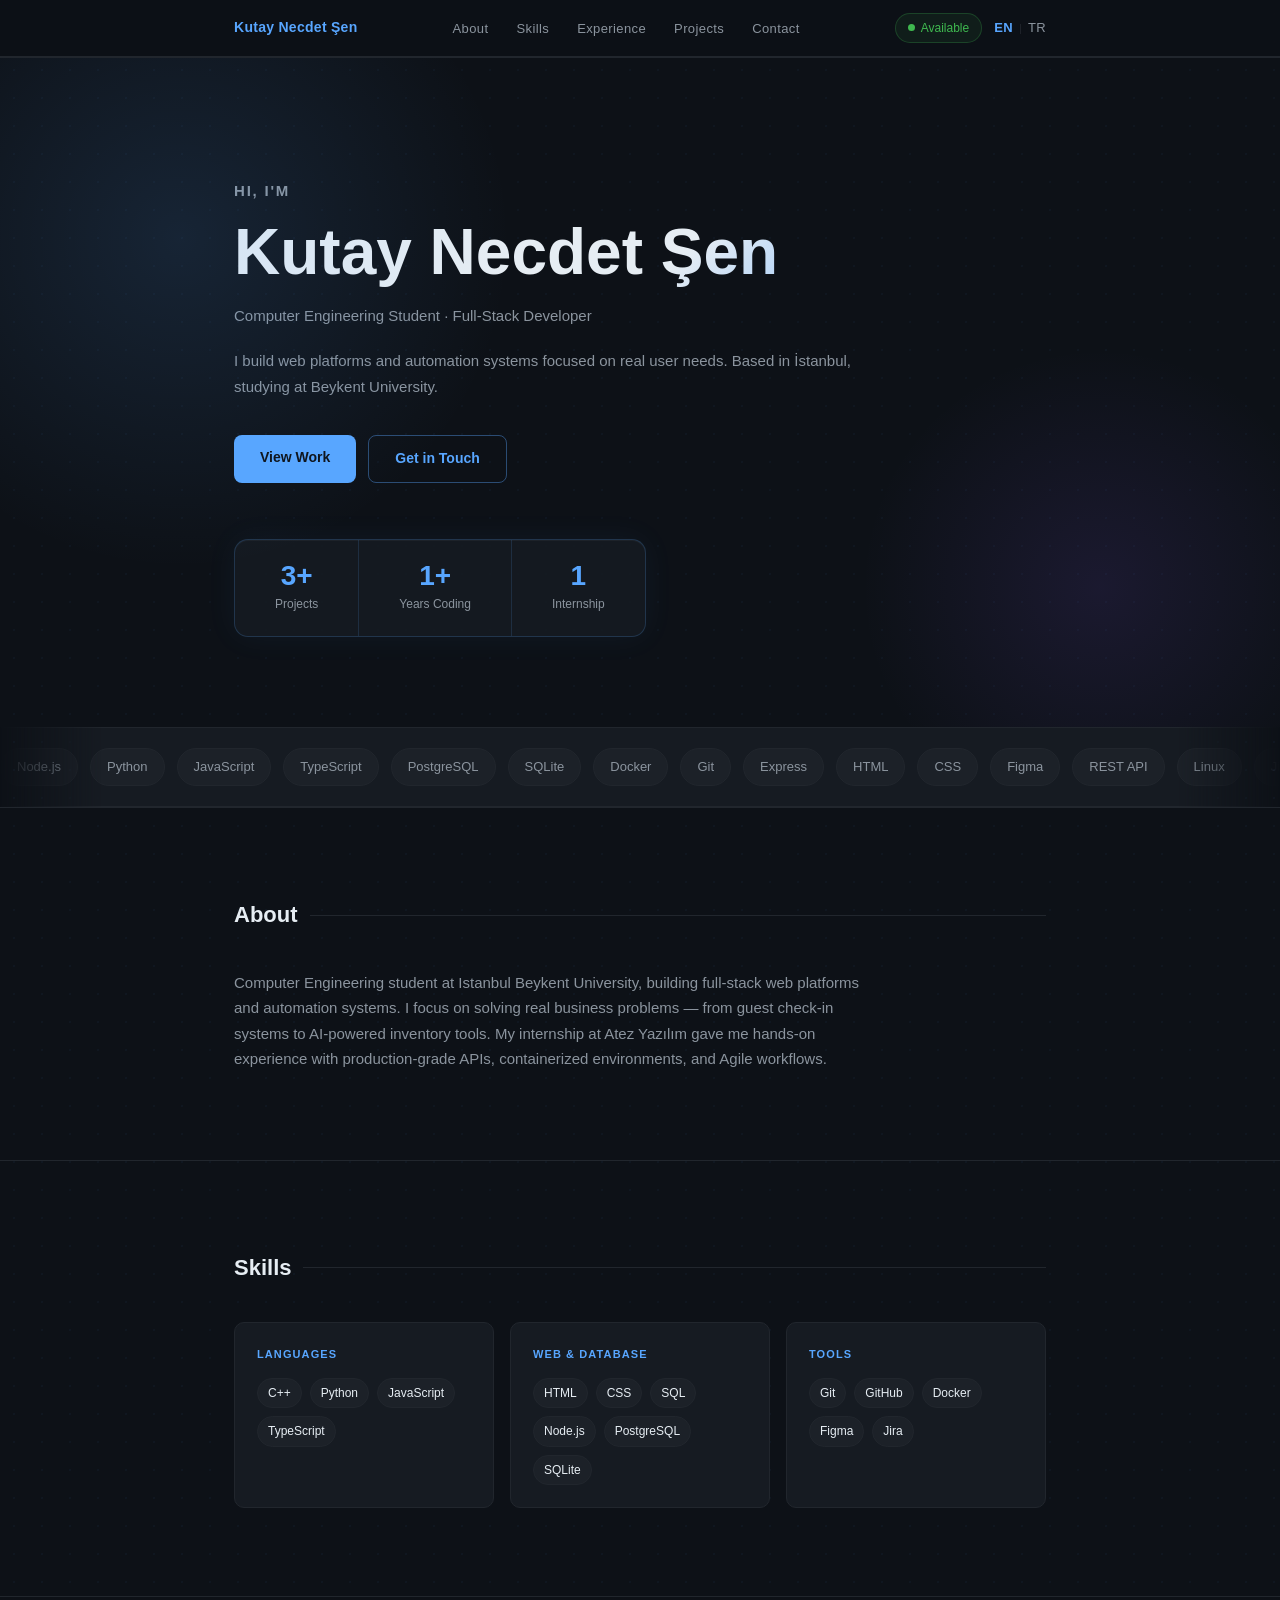
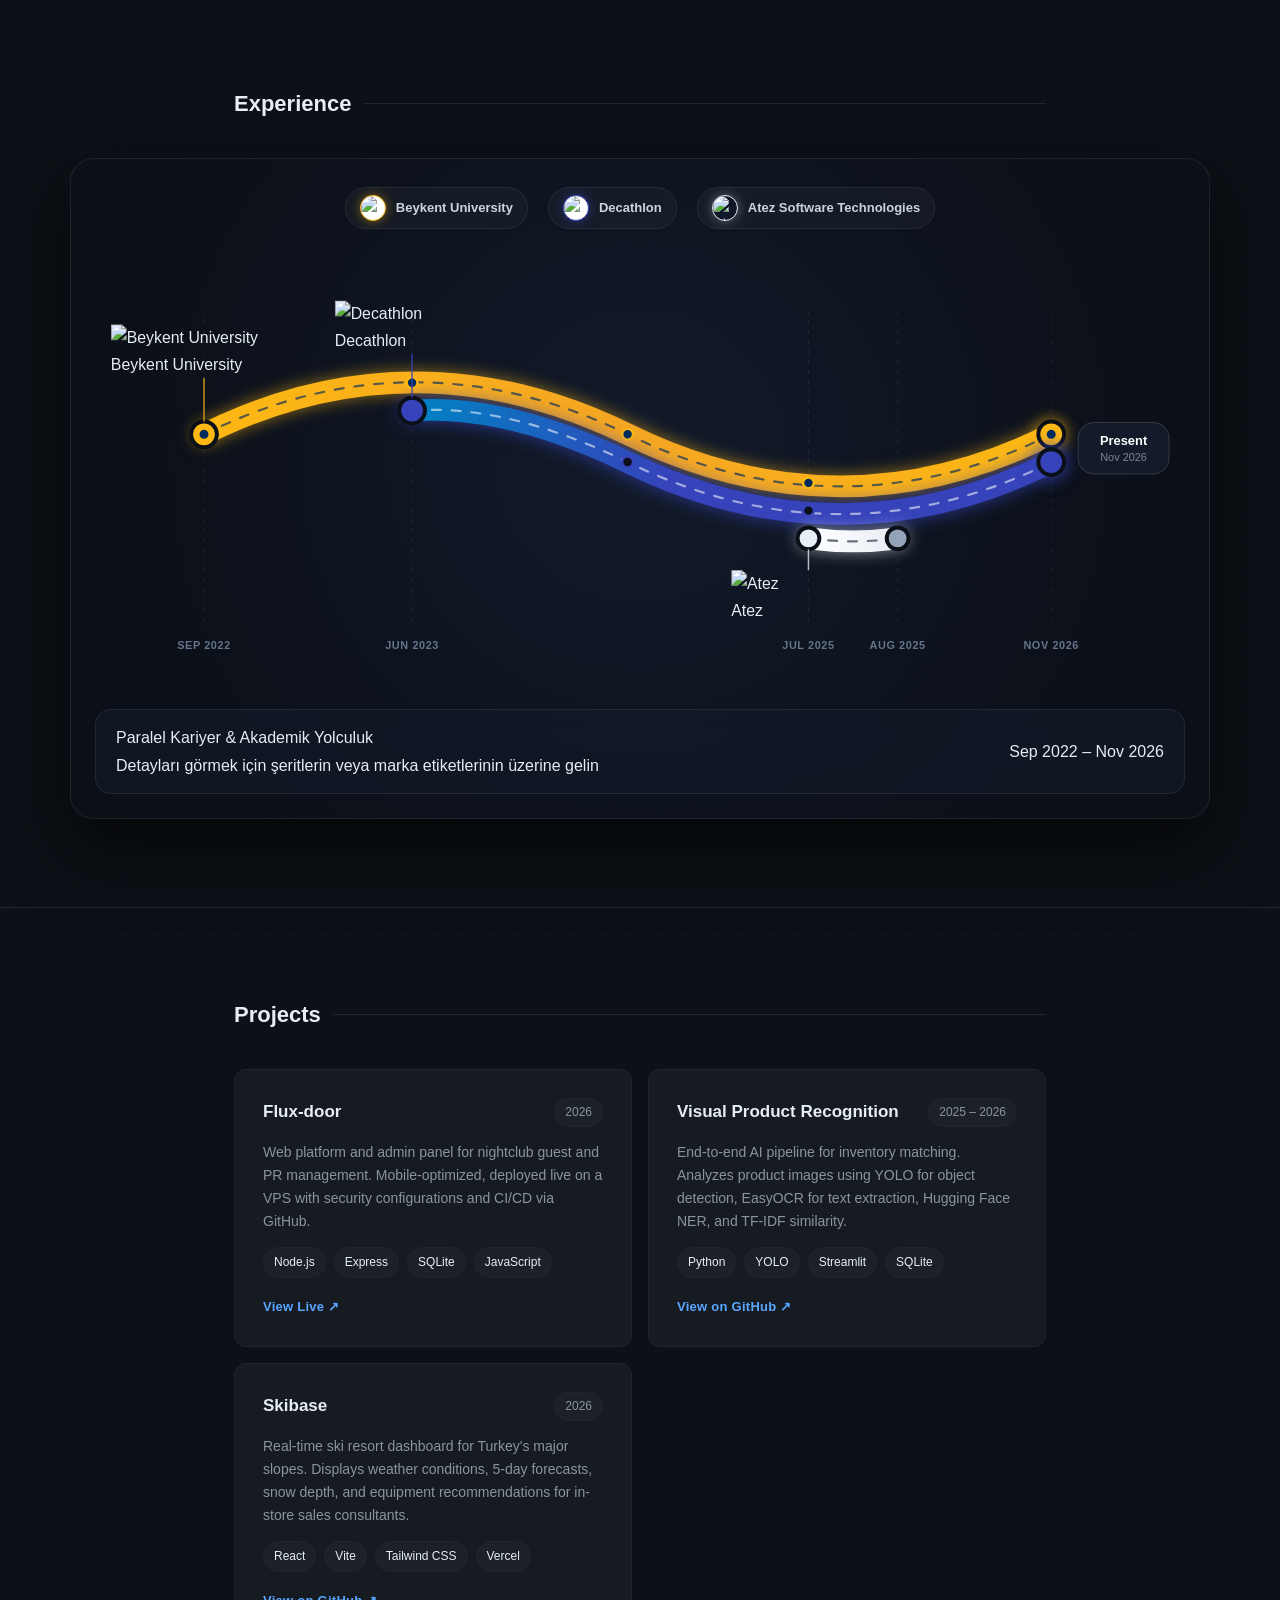
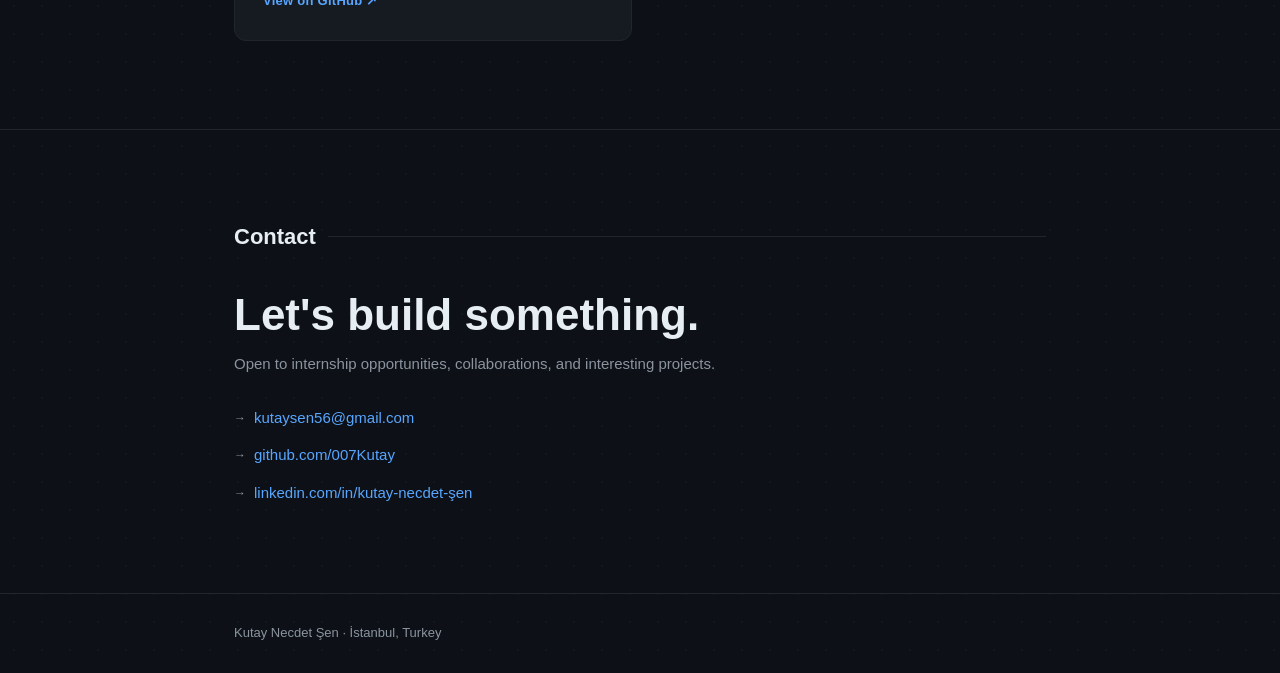
==== commit 672afa33: "fix: journey section ve nav linki kaldırıldı Co-Authored-By: Claude Sonnet 4.6 <noreply@anthropic.co" ====
--- a/index.html
+++ b/index.html
@@ -108,7 +108,6 @@
       <span class="nav-logo">Kutay Necdet Şen</span>
       <ul>
         <li><a href="#about" data-i18n="nav_about">About</a></li>
-        <li><a href="#journey" data-i18n="nav_journey">Journey</a></li>
         <li><a href="#skills" data-i18n="nav_skills">Skills</a></li>
         <li><a href="#experience" data-i18n="nav_experience">Experience</a></li>
 
@@ -198,61 +197,6 @@
     <div class="container">
       <h2 data-i18n="about_heading">About</h2>
       <p data-i18n="about_text">Computer Engineering student at Istanbul Beykent University, building full-stack web platforms and automation systems. I focus on solving real business problems — from guest check-in systems to AI-powered inventory tools. My internship at Atez Yazılım gave me hands-on experience with production-grade APIs, containerized environments, and Agile workflows.</p>
-    </div>
-  </section>
-
-  <section id="journey">
-    <div class="container">
-      <h2 data-i18n="journey_heading">Journey</h2>
-      <div class="journey-wrap">
-        <svg viewBox="0 0 420 548" class="journey-svg" xmlns="http://www.w3.org/2000/svg">
-
-          <!-- ── BEYKENT (yellow, left) ── -->
-          <path d="M 85 40 C 135 40 135 265 85 265 C 35 265 35 490 85 490"
-                fill="none" stroke="#f0b429" stroke-width="20" stroke-linecap="round" stroke-linejoin="round"/>
-          <path d="M 85 40 C 135 40 135 265 85 265 C 35 265 35 490 85 490"
-                fill="none" stroke="rgba(255,255,255,0.18)" stroke-width="2.5"
-                stroke-dasharray="11 10" stroke-linecap="round"/>
-          <circle cx="122" cy="153" r="6" fill="#1c2128" stroke="rgba(255,255,255,0.4)" stroke-width="1.5"/>
-          <circle cx="85"  cy="265" r="6" fill="#1c2128" stroke="rgba(255,255,255,0.4)" stroke-width="1.5"/>
-          <circle cx="48"  cy="378" r="6" fill="#1c2128" stroke="rgba(255,255,255,0.4)" stroke-width="1.5"/>
-          <circle cx="85"  cy="40"  r="12" fill="#f0b429" stroke="#161b22" stroke-width="3"/>
-          <circle cx="85"  cy="490" r="12" fill="#f0b429" stroke="#161b22" stroke-width="3" class="rm-present-dot"/>
-          <text x="85" y="17"  text-anchor="middle" fill="#f0b429"  font-size="12" font-weight="600" font-family="-apple-system,BlinkMacSystemFont,'Segoe UI',sans-serif">Beykent University</text>
-          <text x="85" y="30"  text-anchor="middle" fill="#8b949e" font-size="10" font-family="-apple-system,BlinkMacSystemFont,'Segoe UI',sans-serif">Sep 2022</text>
-          <text x="85" y="511" text-anchor="middle" fill="#f0b429"  font-size="12" font-weight="600" font-family="-apple-system,BlinkMacSystemFont,'Segoe UI',sans-serif" data-i18n="rm_now">Present</text>
-          <text x="85" y="526" text-anchor="middle" fill="#8b949e" font-size="10" font-family="-apple-system,BlinkMacSystemFont,'Segoe UI',sans-serif">Nov 2026</text>
-
-          <!-- ── DECATHLON (blue, middle) ── -->
-          <path d="M 185 121 C 240 121 240 306 185 306 C 130 306 130 490 185 490"
-                fill="none" stroke="#58a6ff" stroke-width="20" stroke-linecap="round" stroke-linejoin="round"/>
-          <path d="M 185 121 C 240 121 240 306 185 306 C 130 306 130 490 185 490"
-                fill="none" stroke="rgba(255,255,255,0.18)" stroke-width="2.5"
-                stroke-dasharray="11 10" stroke-linecap="round"/>
-          <circle cx="226" cy="214" r="6" fill="#1c2128" stroke="rgba(255,255,255,0.4)" stroke-width="1.5"/>
-          <circle cx="185" cy="306" r="6" fill="#1c2128" stroke="rgba(255,255,255,0.4)" stroke-width="1.5"/>
-          <circle cx="144" cy="398" r="6" fill="#1c2128" stroke="rgba(255,255,255,0.4)" stroke-width="1.5"/>
-          <circle cx="185" cy="121" r="12" fill="#58a6ff" stroke="#161b22" stroke-width="3"/>
-          <circle cx="185" cy="490" r="12" fill="#58a6ff" stroke="#161b22" stroke-width="3" class="rm-present-dot-blue"/>
-          <text x="185" y="98"  text-anchor="middle" fill="#58a6ff"  font-size="12" font-weight="600" font-family="-apple-system,BlinkMacSystemFont,'Segoe UI',sans-serif">Decathlon</text>
-          <text x="185" y="111" text-anchor="middle" fill="#8b949e" font-size="10" font-family="-apple-system,BlinkMacSystemFont,'Segoe UI',sans-serif">Jun 2023</text>
-          <text x="185" y="511" text-anchor="middle" fill="#58a6ff"  font-size="12" font-weight="600" font-family="-apple-system,BlinkMacSystemFont,'Segoe UI',sans-serif" data-i18n="rm_now">Present</text>
-          <text x="185" y="526" text-anchor="middle" fill="#8b949e" font-size="10" font-family="-apple-system,BlinkMacSystemFont,'Segoe UI',sans-serif">Nov 2026</text>
-
-          <!-- ── ATEZ (white, right) ── -->
-          <path d="M 285 346 C 333 346 333 383 285 383 C 237 383 237 420 285 420"
-                fill="none" stroke="#e6edf3" stroke-width="20" stroke-linecap="round" stroke-linejoin="round"/>
-          <path d="M 285 346 C 333 346 333 383 285 383 C 237 383 237 420 285 420"
-                fill="none" stroke="rgba(13,17,23,0.3)" stroke-width="2.5"
-                stroke-dasharray="11 10" stroke-linecap="round"/>
-          <circle cx="285" cy="346" r="12" fill="#e6edf3" stroke="#161b22" stroke-width="3"/>
-          <circle cx="285" cy="420" r="12" fill="#8b949e" stroke="#161b22" stroke-width="3"/>
-          <text x="285" y="323" text-anchor="middle" fill="#e6edf3" font-size="12" font-weight="600" font-family="-apple-system,BlinkMacSystemFont,'Segoe UI',sans-serif">Atez</text>
-          <text x="285" y="336" text-anchor="middle" fill="#8b949e" font-size="10" font-family="-apple-system,BlinkMacSystemFont,'Segoe UI',sans-serif">Jul 2025</text>
-          <text x="285" y="441" text-anchor="middle" fill="#8b949e" font-size="12" font-weight="600" font-family="-apple-system,BlinkMacSystemFont,'Segoe UI',sans-serif">Aug 2025</text>
-
-        </svg>
-      </div>
     </div>
   </section>
 
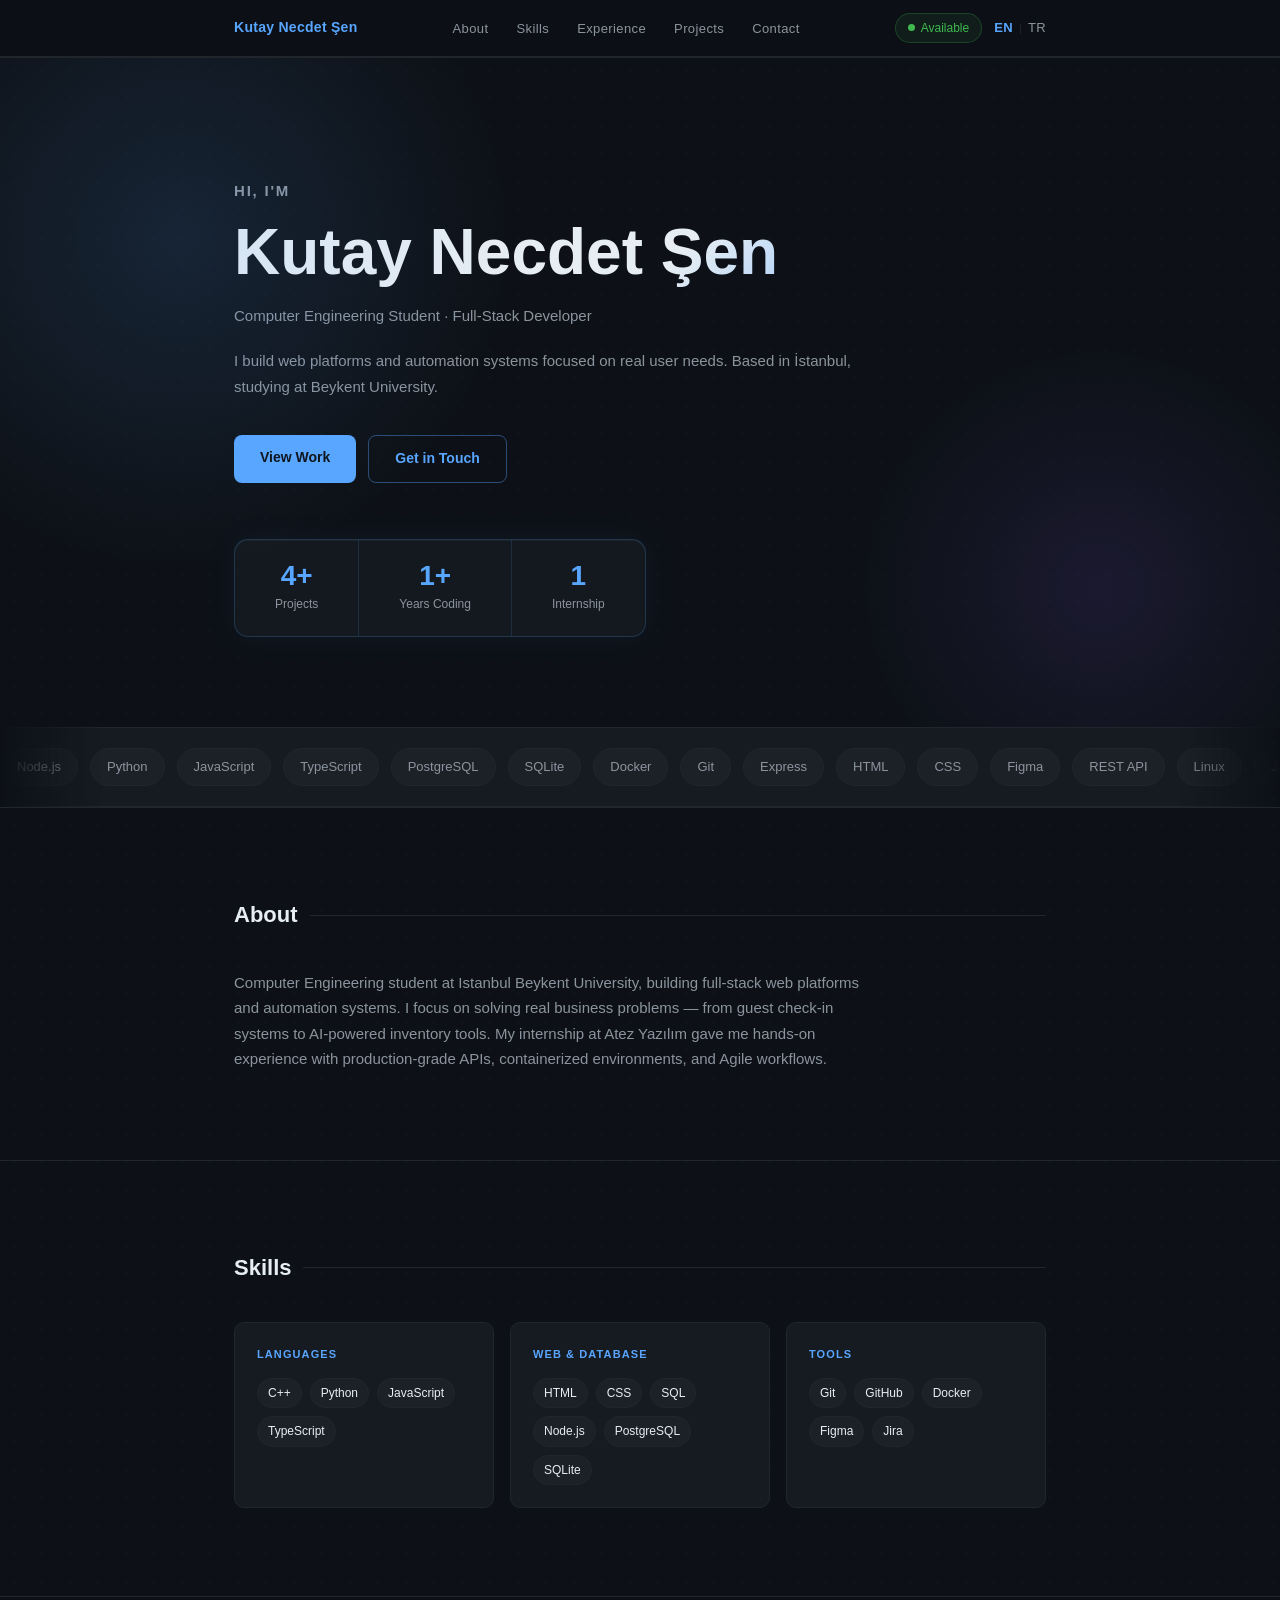
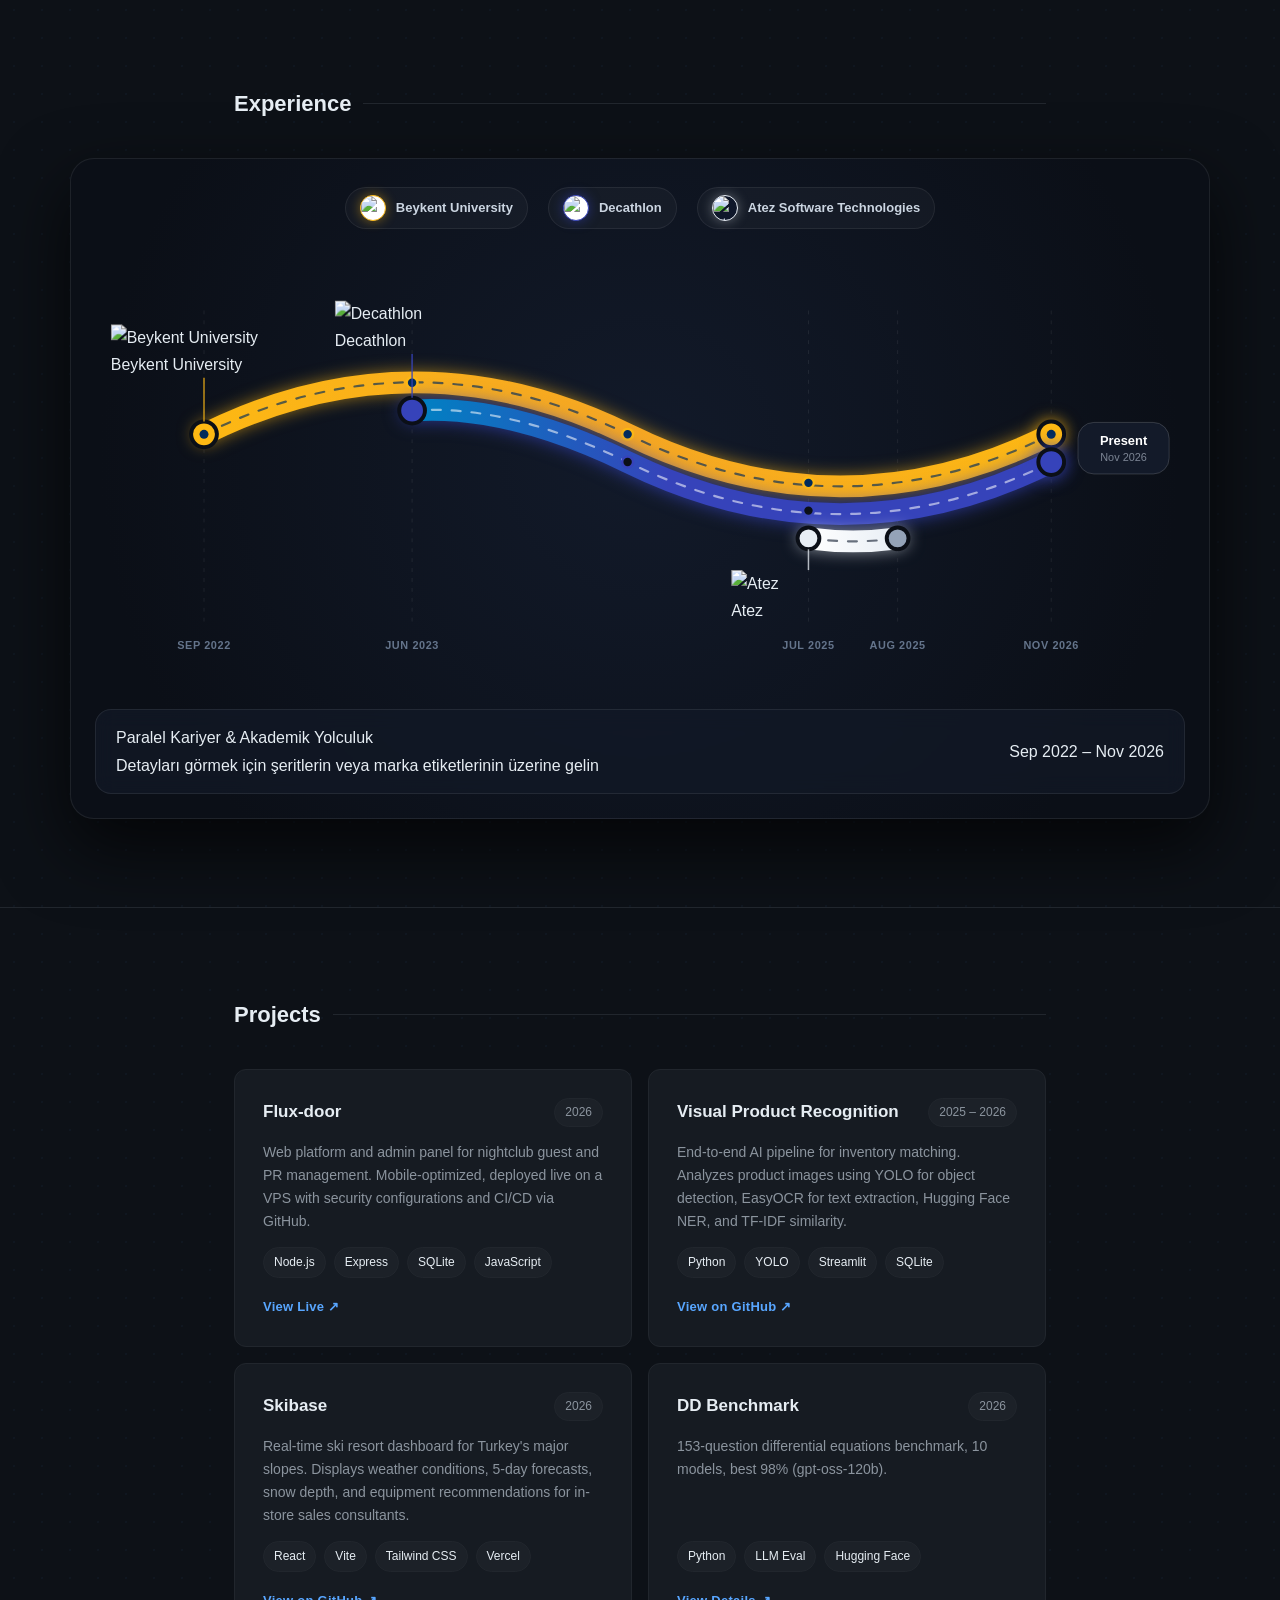
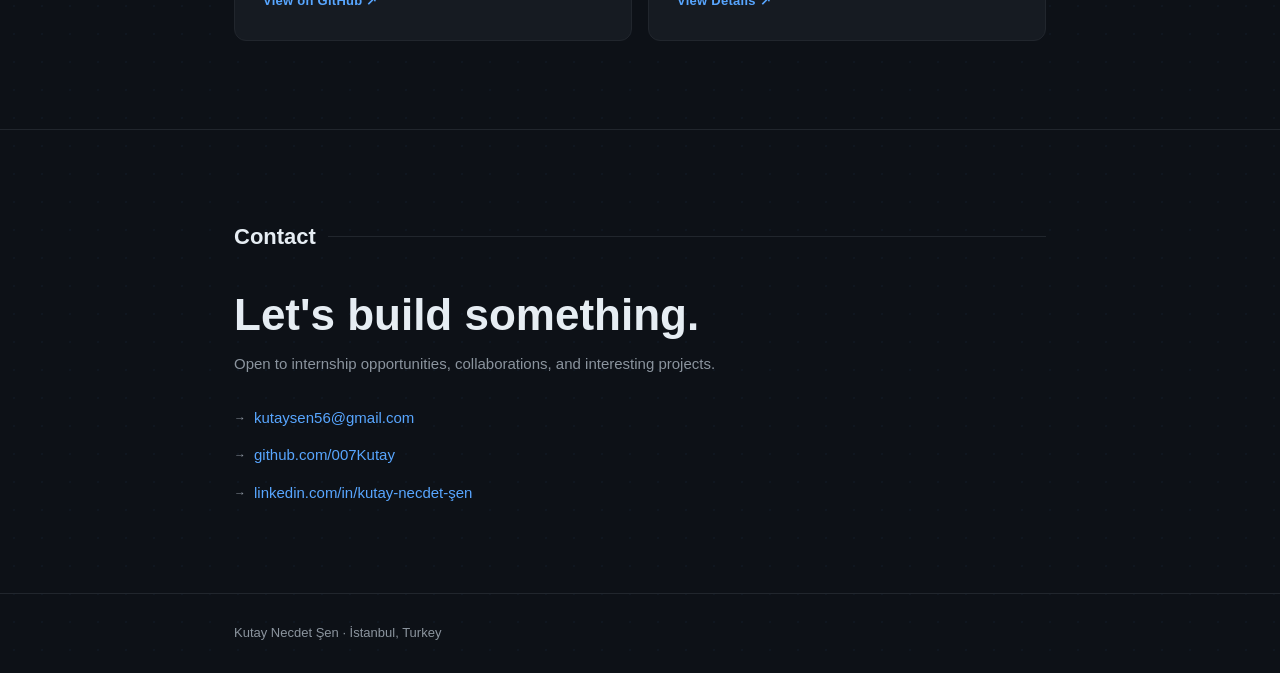
==== commit 60166461: "Link benchmark page from projects list" ====
--- a/index.html
+++ b/index.html
@@ -137,7 +137,7 @@
       </div>
       <div class="hero-stats">
         <div class="stat">
-          <span class="stat-num">3+</span>
+          <span class="stat-num">4+</span>
           <span class="stat-label" data-i18n="stat_projects">Projects</span>
         </div>
         <div class="stat-divider"></div>
@@ -461,6 +461,20 @@
             <span>Vercel</span>
           </div>
           <a class="project-link" href="https://github.com/007Kutay/skibase" target="_blank" rel="noopener" data-i18n="proj3_link">View on GitHub ↗</a>
+        </div>
+
+        <div class="project-card">
+          <div class="project-top">
+            <h3>DD Benchmark</h3>
+            <span class="date">2026</span>
+          </div>
+          <p data-i18n="proj4_desc">153 soruluk diferansiyel denklemler benchmark'ı, 10 model, en iyi %98 (gpt-oss-120b).</p>
+          <div class="tags">
+            <span>Python</span>
+            <span>LLM Eval</span>
+            <span>Hugging Face</span>
+          </div>
+          <a class="project-link" href="dd-benchmark.html" data-i18n="proj4_link">View Details ↗</a>
         </div>
 
       </div>
@@ -531,6 +545,8 @@
         proj2_link: "View on GitHub ↗",
         proj3_desc: "Real-time ski resort dashboard for Turkey's major slopes. Displays weather conditions, 5-day forecasts, snow depth, and equipment recommendations for in-store sales consultants.",
         proj3_link: "View on GitHub ↗",
+        proj4_desc: "153-question differential equations benchmark, 10 models, best 98% (gpt-oss-120b).",
+        proj4_link: "View Details ↗",
         contact_heading: "Contact",
         contact_cta: "Let's build something.",
         contact_sub: "Open to internship opportunities, collaborations, and interesting projects.",
@@ -579,6 +595,8 @@
         proj2_link: "GitHub'da Gör ↗",
         proj3_desc: "Türkiye'nin büyük kayak merkezleri için gerçek zamanlı hava durumu panosu. Hava koşulları, 5 günlük tahmin, kar derinliği ve satış danışmanları için teçhizat önerileri sunar.",
         proj3_link: "GitHub'da Gör ↗",
+        proj4_desc: "153 soruluk diferansiyel denklemler benchmark'ı, 10 model, en iyi %98 (gpt-oss-120b).",
+        proj4_link: "Detaylara Bak ↗",
         contact_heading: "İletişim",
         contact_cta: "Birlikte üretelim.",
         contact_sub: "Staj fırsatlarına, iş birliklerine ve ilgi çekici projelere açığım.",
